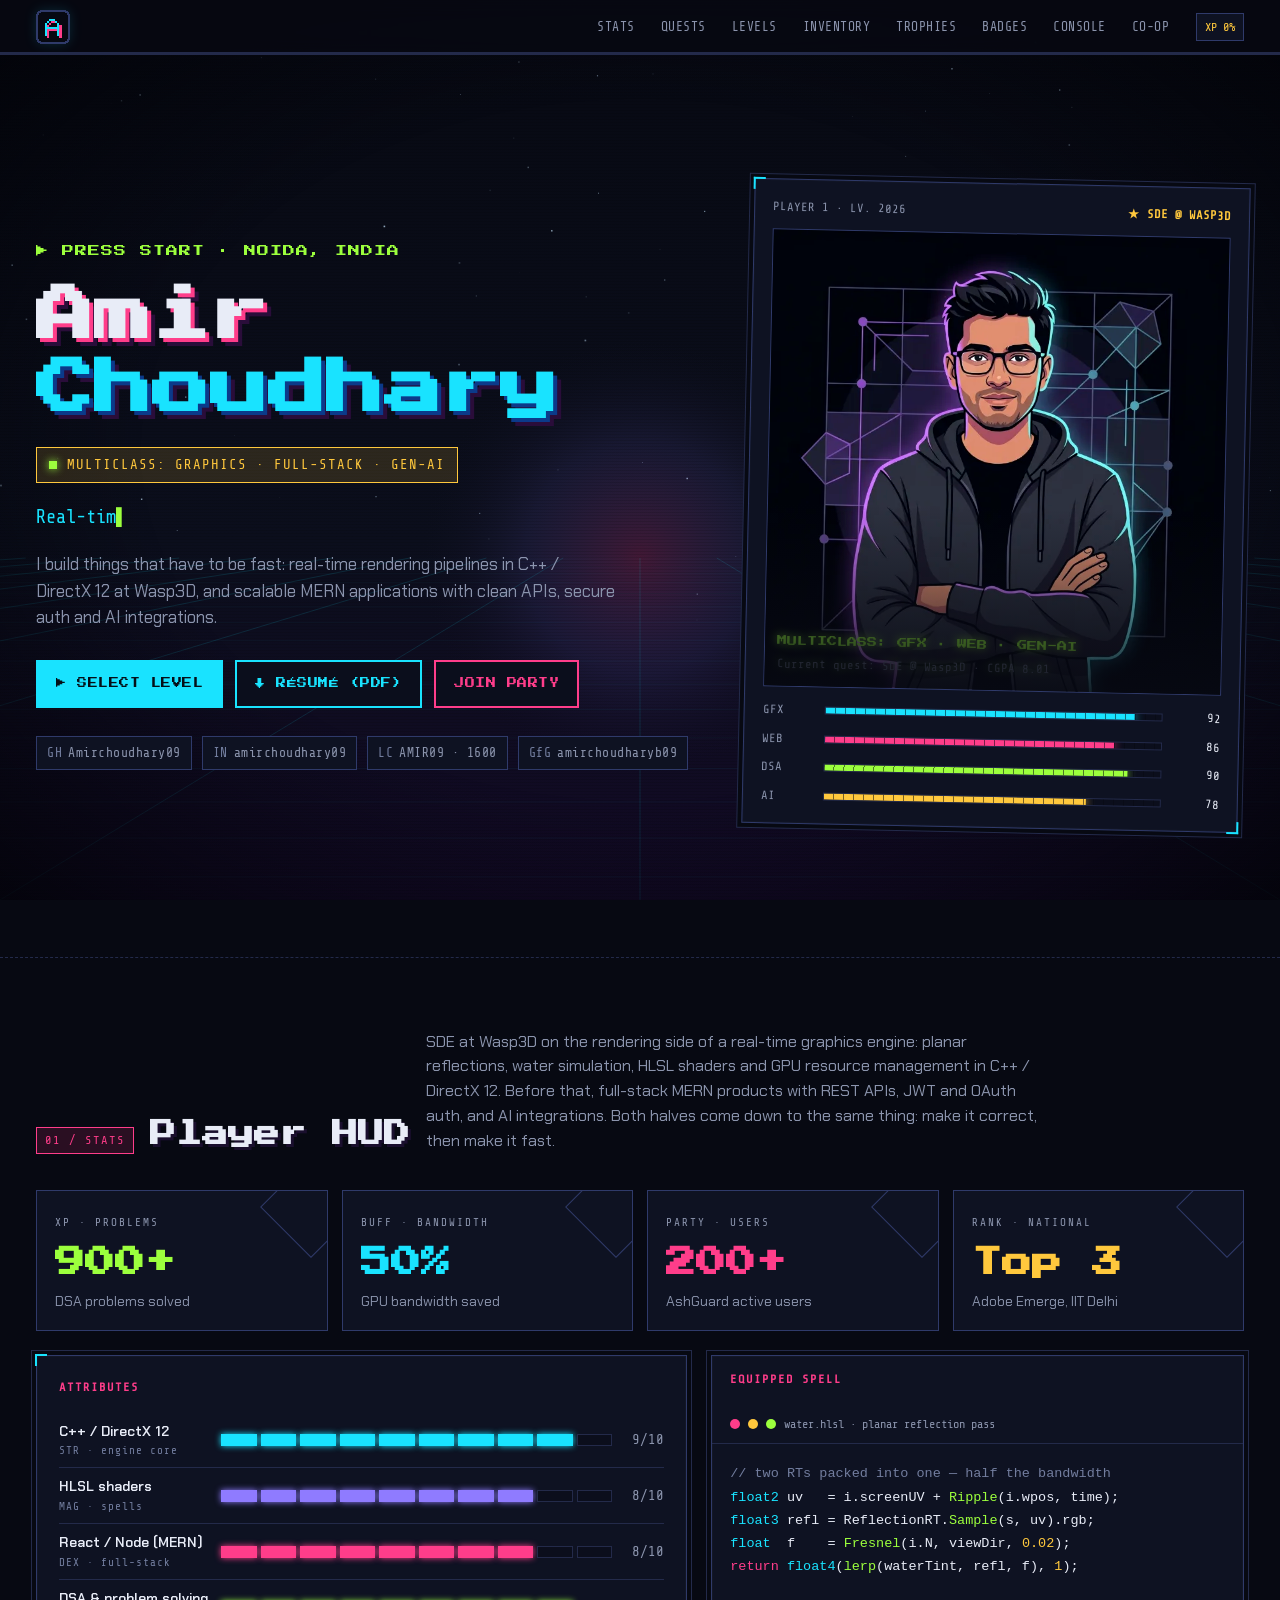
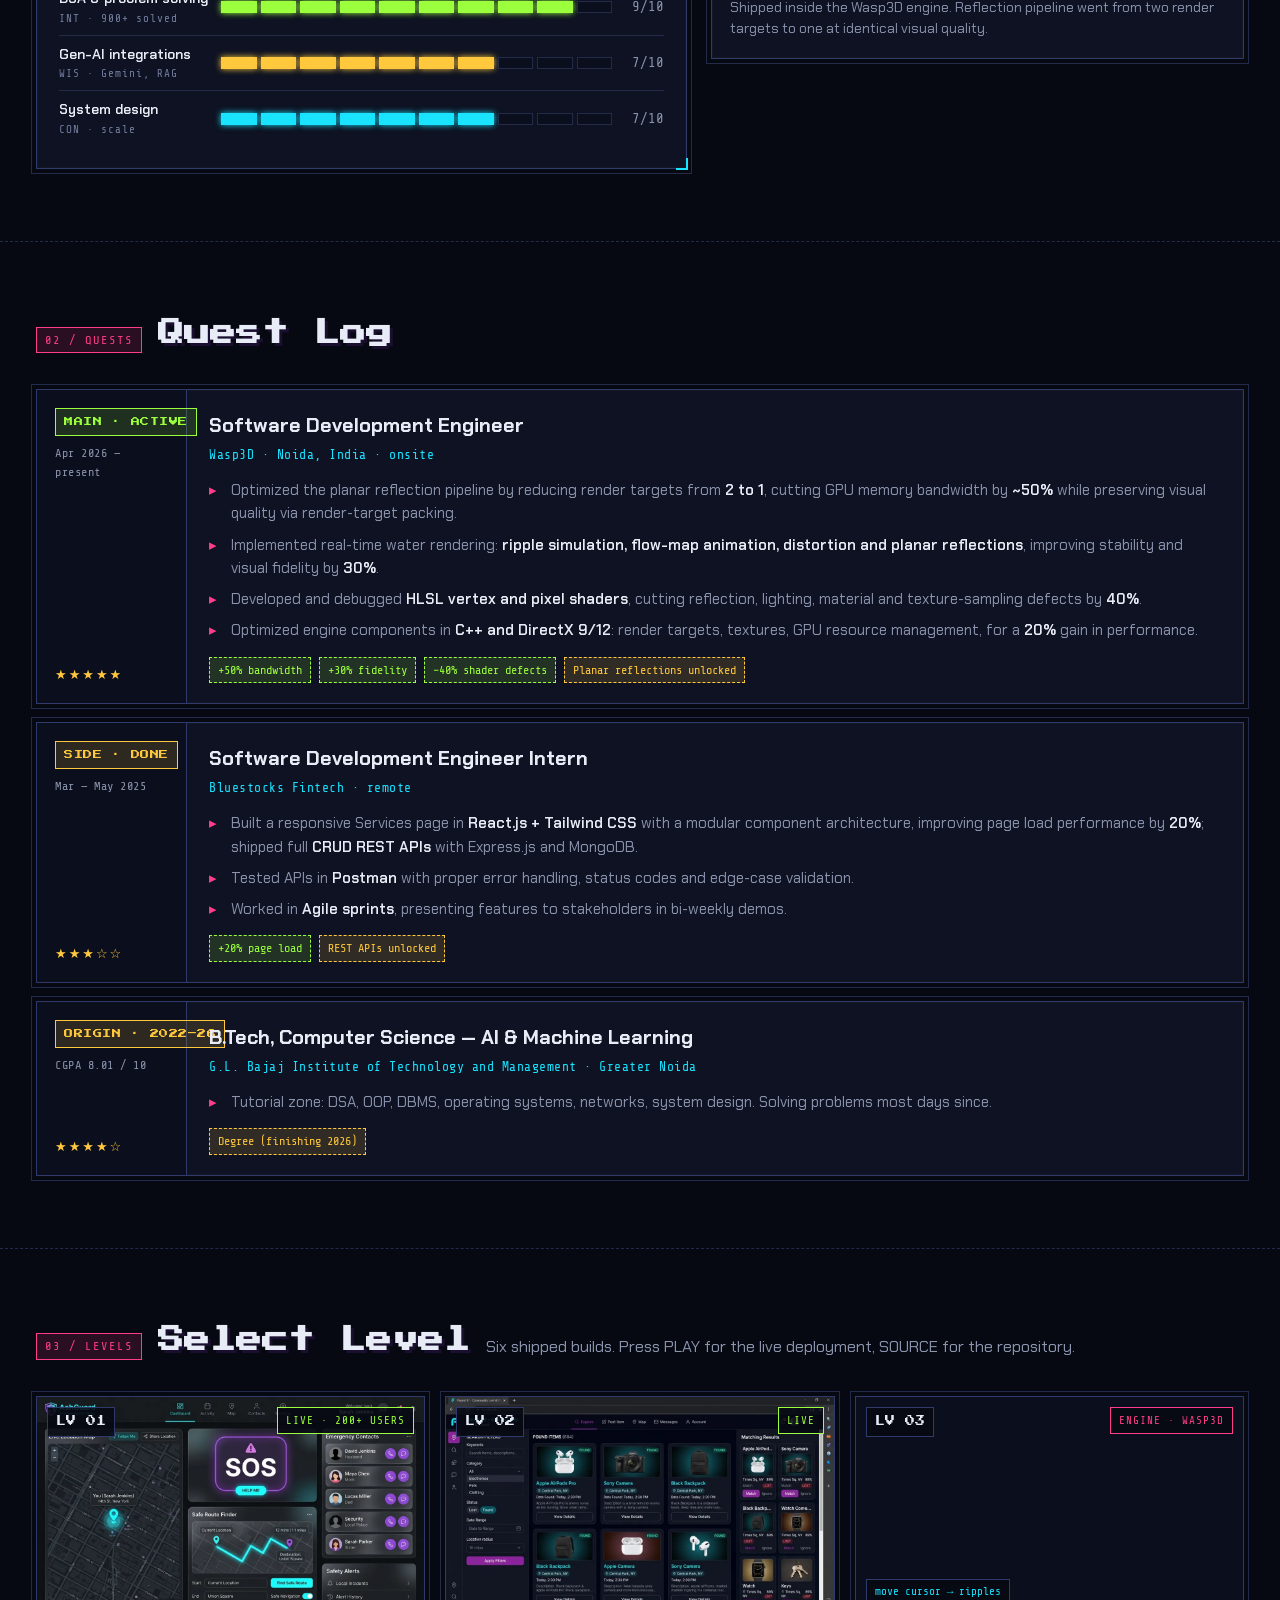
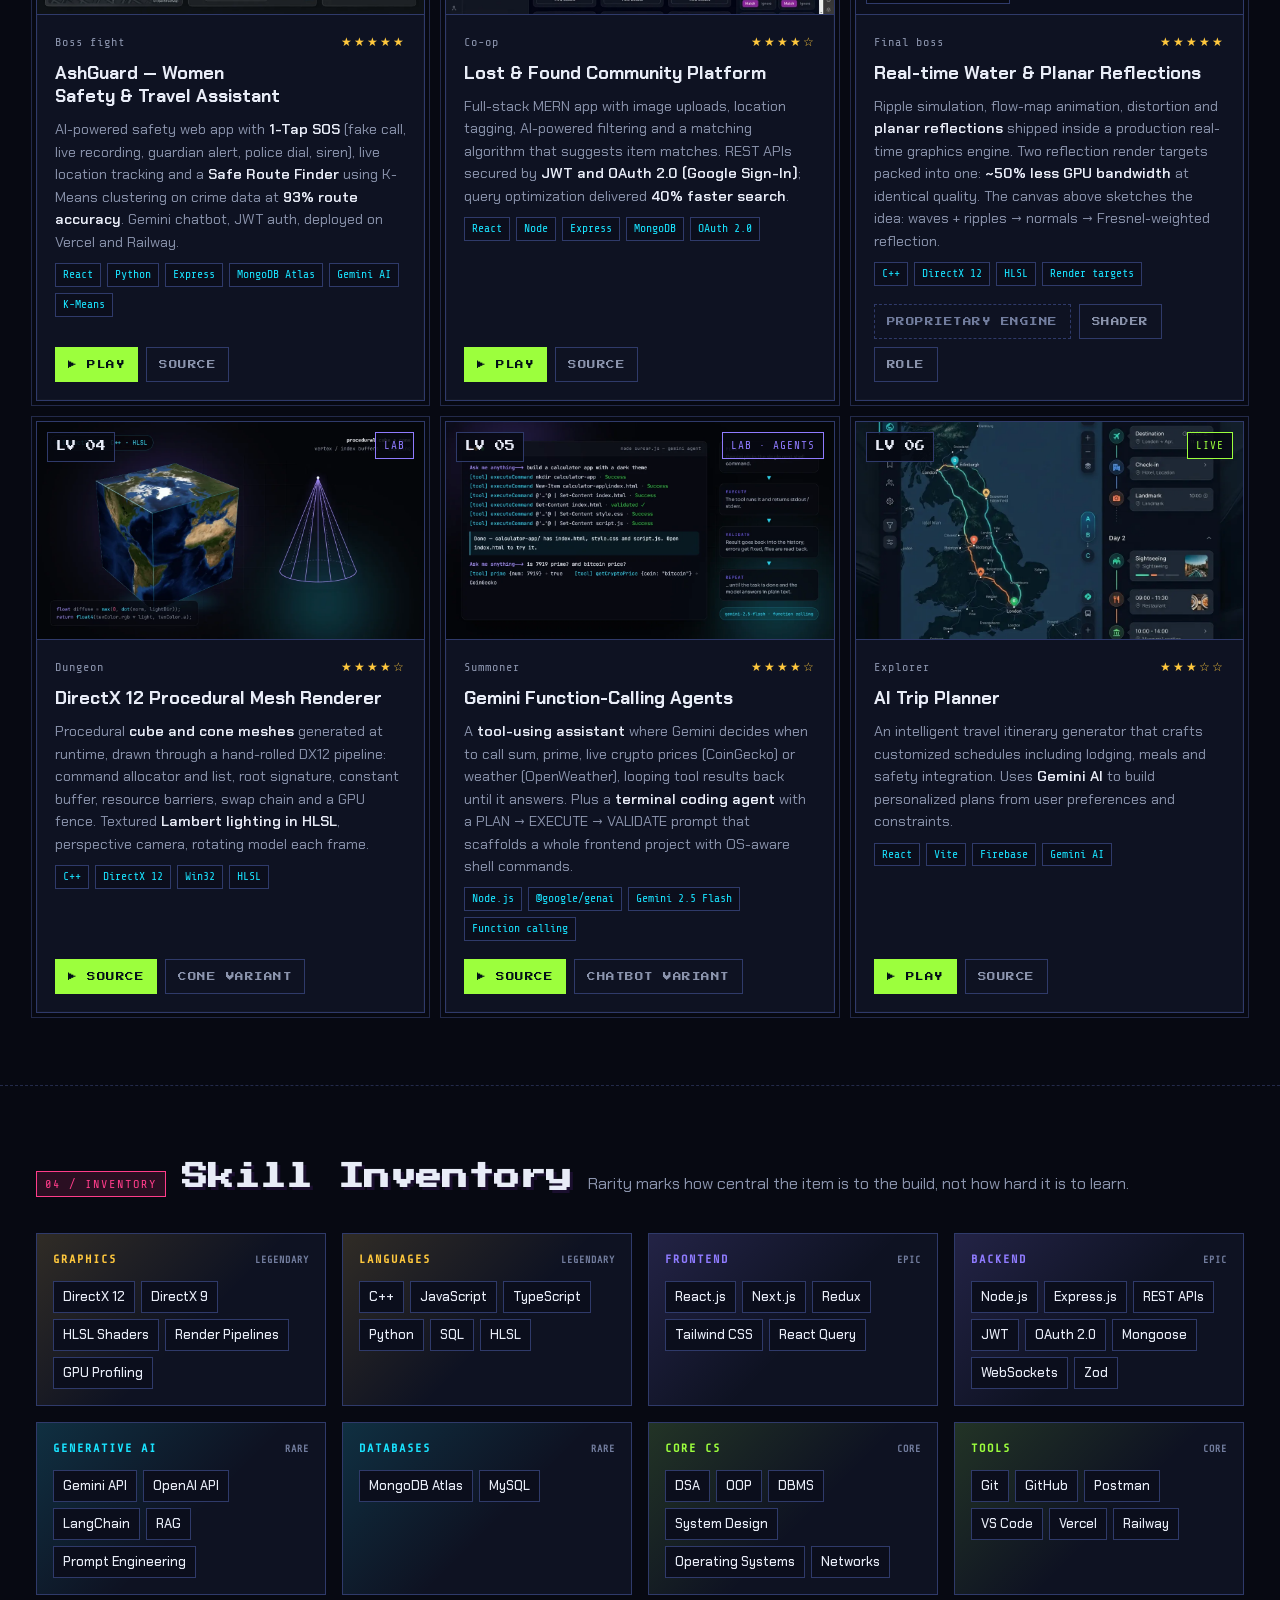
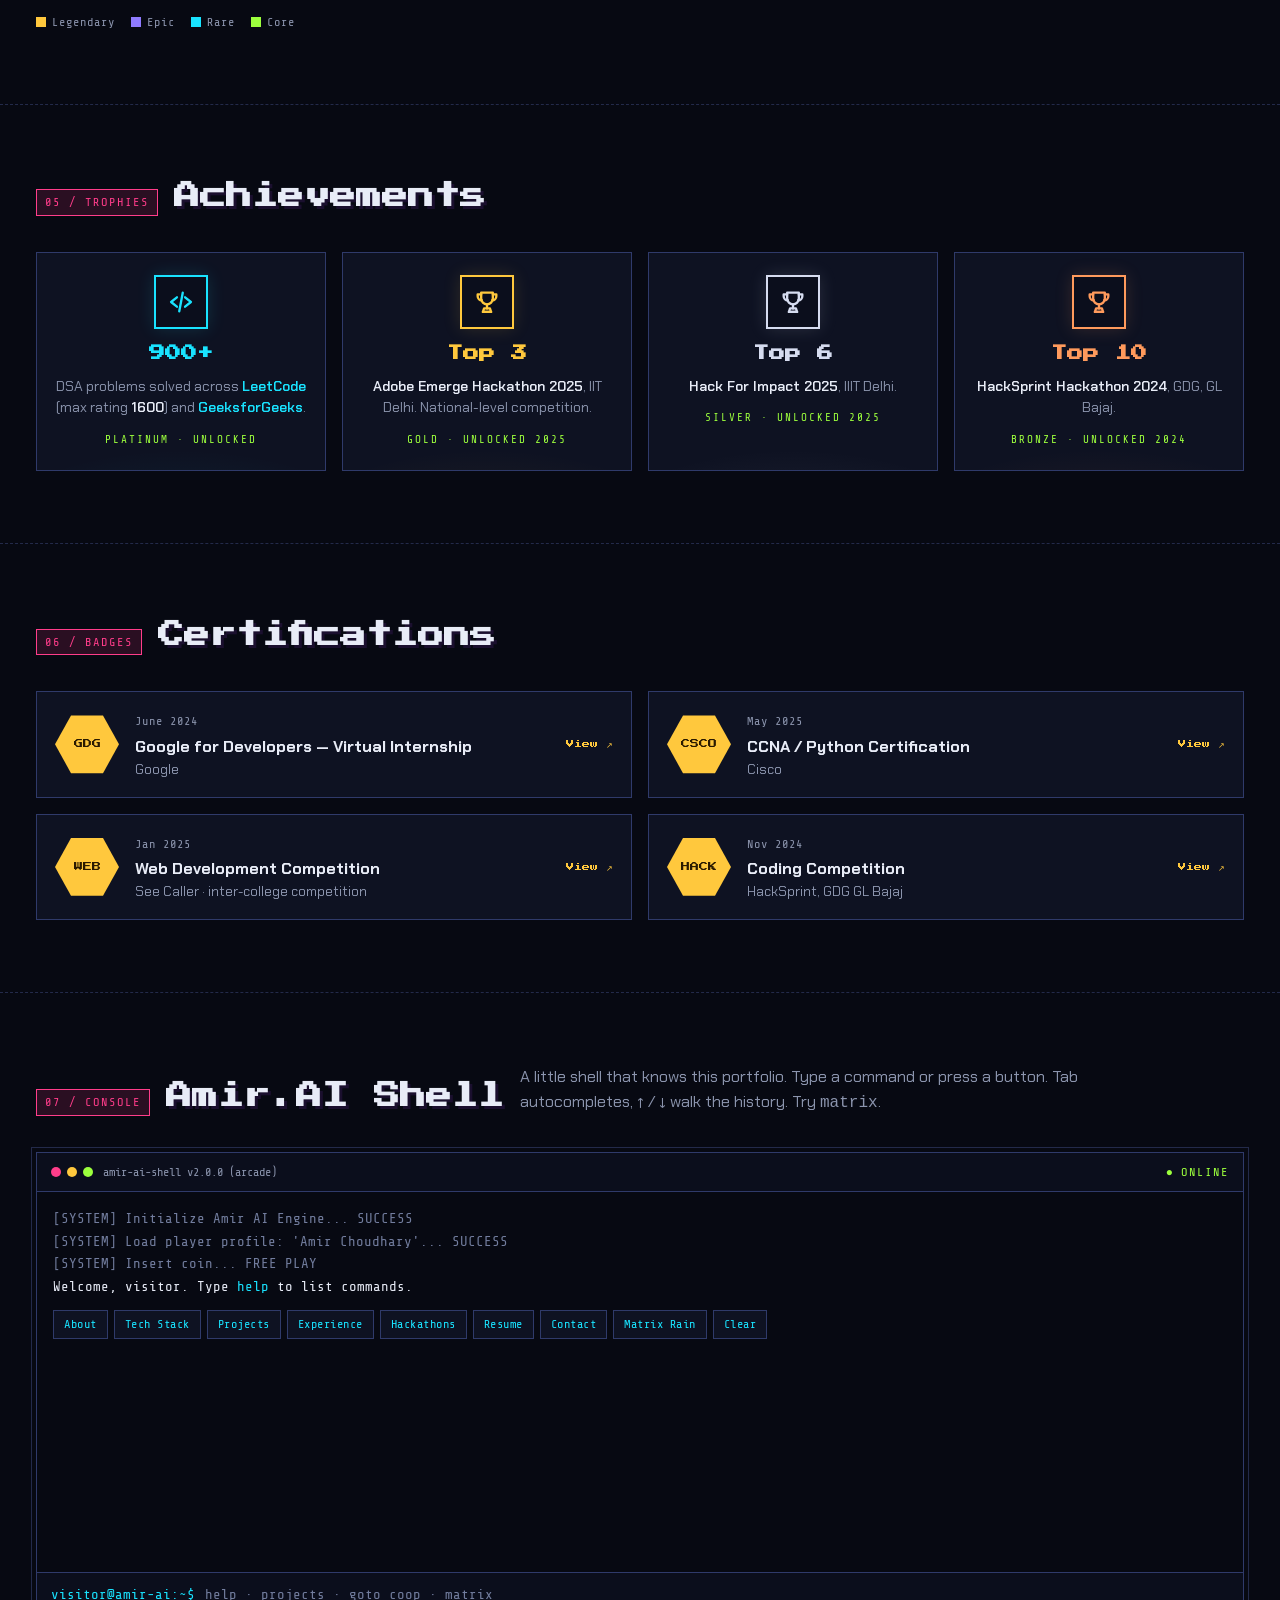
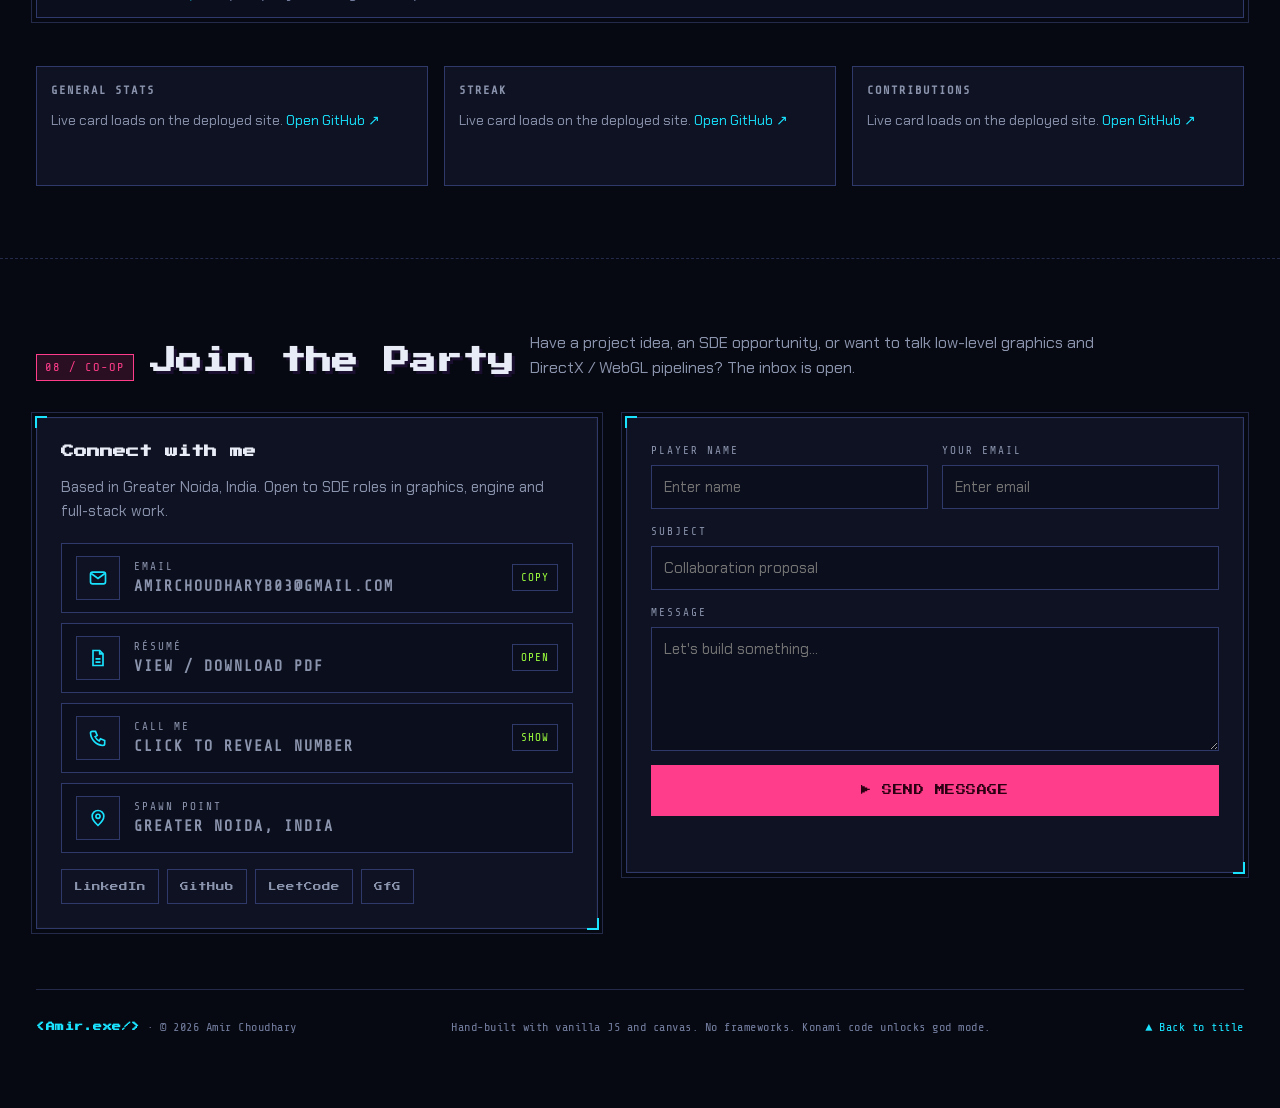
==== index.html @ 43278fd0 "HUD: pixel logo in the top-left, nav shows page names only - The <Amir.exe/> text brand is replaced " ====
<!DOCTYPE html>
<html lang="en">
<head>
<meta charset="UTF-8">
<meta name="viewport" content="width=device-width, initial-scale=1">
<title>Amir Choudhary — Software Development Engineer</title>
<meta name="description" content="Amir Choudhary — Software Development Engineer at Wasp3D. Real-time graphics in C++ / DirectX 12 / HLSL, full-stack MERN apps and AI integrations. Projects, experience, résumé and contact.">
<meta name="author" content="Amir Choudhary">
<meta name="color-scheme" content="dark">
<meta name="theme-color" content="#070912">
<link rel="canonical" href="https://port-omega-rust.vercel.app/">

<!-- link previews: LinkedIn, WhatsApp, X, Slack, Discord… -->
<meta property="og:type" content="website">
<meta property="og:site_name" content="Amir Choudhary">
<meta property="og:title" content="Amir Choudhary — Software Development Engineer">
<meta property="og:description" content="Real-time graphics (C++ / DirectX 12) at Wasp3D · full-stack MERN · 900+ DSA problems. Projects, experience and résumé.">
<meta property="og:url" content="https://port-omega-rust.vercel.app/">
<meta property="og:image" content="https://port-omega-rust.vercel.app/img/og.jpg">
<meta property="og:image:width" content="1200">
<meta property="og:image:height" content="630">
<meta property="og:image:alt" content="Amir Choudhary — Software Development Engineer">
<meta property="og:locale" content="en_US">
<meta name="twitter:card" content="summary_large_image">
<meta name="twitter:title" content="Amir Choudhary — Software Development Engineer">
<meta name="twitter:description" content="Real-time graphics (C++ / DirectX 12) at Wasp3D · full-stack MERN · 900+ DSA problems.">
<meta name="twitter:image" content="https://port-omega-rust.vercel.app/img/og.jpg">

<!-- icons -->
<link rel="icon" href="favicon.svg" type="image/svg+xml">
<link rel="icon" href="img/icon-32.png" type="image/png" sizes="32x32">
<link rel="apple-touch-icon" href="img/apple-touch-icon.png">
<link rel="manifest" href="site.webmanifest">

<script type="application/ld+json">
{
  "@context": "https://schema.org",
  "@type": "Person",
  "name": "Amir Choudhary",
  "url": "https://port-omega-rust.vercel.app/",
  "image": "https://port-omega-rust.vercel.app/img/profile.webp",
  "jobTitle": "Software Development Engineer",
  "worksFor": { "@type": "Organization", "name": "Wasp3D" },
  "alumniOf": { "@type": "CollegeOrUniversity", "name": "G.L. Bajaj Institute of Technology and Management" },
  "email": "mailto:amirchoudharyb03@gmail.com",
  "address": { "@type": "PostalAddress", "addressLocality": "Greater Noida", "addressRegion": "Uttar Pradesh", "addressCountry": "IN" },
  "sameAs": [
    "https://github.com/Amirchoudhary09",
    "https://linkedin.com/in/amirchoudhary09",
    "https://leetcode.com/u/AMIR09/",
    "https://www.geeksforgeeks.org/profile/amirchoudharyb09"
  ],
  "knowsAbout": ["C++", "DirectX 12", "HLSL", "Real-time rendering", "React", "Node.js", "MongoDB", "TypeScript", "Python", "Data structures and algorithms"]
}
</script>
<link rel="preconnect" href="https://fonts.googleapis.com">
<link rel="preconnect" href="https://fonts.gstatic.com" crossorigin>
<link rel="stylesheet" href="https://fonts.googleapis.com/css2?family=Press+Start+2P&family=Chakra+Petch:wght@400;500;600;700&family=Share+Tech+Mono&display=swap">
<style>
/* Layout: arcade cabinet. Fixed HUD bar on top with an XP bar that fills as you scroll,
   full-width "screens" stacked below (title screen → stats → quests → levels → inventory …),
   each screen a bordered CRT panel on a synthwave grid. Single committed dark arcade theme. */
:root{
  --bg:#070912; --bg2:#0b0e1c; --panel:#0e1222; --panel2:#131832;
  --line:#232a4a; --line2:#2f3a6a;
  --tx:#e8ecf7; --mut:#8b94ad; --dim:#727d9e;
  --cyan:#19e3ff; --mag:#ff3d8a; --lime:#9cff3d; --gold:#ffc83d; --violet:#8f7bff;
  --cyan-dim:rgba(25,227,255,.14); --mag-dim:rgba(255,61,138,.14); --lime-dim:rgba(156,255,61,.14);
  --gold-dim:rgba(255,200,61,.14); --violet-dim:rgba(143,123,255,.16);
  --pixel:'Press Start 2P',monospace;
  --ui:'Chakra Petch','Segoe UI',system-ui,sans-serif;
  --mono:'Share Tech Mono',ui-monospace,Consolas,monospace;
  --ease:cubic-bezier(.22,1,.36,1);
  --r:4px;
  color-scheme:dark;
}
*{box-sizing:border-box}
html{scroll-behavior:smooth}
@media (prefers-reduced-motion:reduce){html{scroll-behavior:auto}}
body{margin:0;background:var(--bg);color:var(--tx);font-family:var(--ui);font-size:16px;line-height:1.55;overflow-x:hidden;-webkit-font-smoothing:antialiased}
body::before{content:"";position:fixed;inset:0 0 auto;height:env(safe-area-inset-top,0px);z-index:60;background:var(--bg)}
a{color:var(--cyan);text-decoration:none}
a:hover{text-decoration:underline}
img{max-width:100%;display:block}
h1,h2,h3,h4{margin:0;text-wrap:balance}
p{margin:0}
ul{margin:0;padding:0;list-style:none}
button{font:inherit;color:inherit;background:none;border:0;cursor:pointer}
:focus-visible{outline:2px solid var(--lime);outline-offset:3px}

/* ---------- background layers ---------- */
#bg{position:fixed;inset:0;width:100%;height:100%;z-index:0;pointer-events:none}
#scan{position:fixed;inset:0;z-index:1;pointer-events:none;
  background:repeating-linear-gradient(0deg,rgba(0,0,0,.18) 0 1px,transparent 1px 3px);mix-blend-mode:multiply;opacity:.7}
#vig{position:fixed;inset:0;z-index:1;pointer-events:none;background:radial-gradient(ellipse at center,transparent 55%,rgba(2,3,8,.85) 100%)}

/* ---------- HUD ---------- */
.hud{position:sticky;top:env(safe-area-inset-top,0px);z-index:50;background:rgba(7,9,18,.86);backdrop-filter:blur(10px);border-bottom:1px solid var(--line)}
.hud__in{display:flex;align-items:center;gap:16px;padding-block:10px;padding-left:max(16px,env(safe-area-inset-left,0px));padding-right:max(16px,env(safe-area-inset-right,0px));max-width:1240px;margin:0 auto}
.brand{display:inline-flex;flex:none;line-height:0}
.logo{display:block;width:34px;height:34px;filter:drop-shadow(0 0 6px var(--cyan-dim));transition:transform .2s var(--ease),filter .2s}
.brand:hover .logo,.brand:focus-visible .logo{transform:translateY(-1px);filter:drop-shadow(0 0 10px var(--cyan))}
.hud nav{display:flex;gap:4px;margin-left:auto;overflow-x:auto;scrollbar-width:none;min-width:0}
.hud nav::-webkit-scrollbar{display:none}
.hud nav a{font-family:var(--mono);font-size:13px;letter-spacing:.5px;color:var(--mut);padding:6px 10px;border:1px solid transparent;white-space:nowrap;text-transform:uppercase}
.hud nav a:hover{color:var(--tx);text-decoration:none}
.hud nav a.on{color:var(--lime);border-color:var(--line2);background:var(--panel)}
.xp{position:absolute;left:0;right:0;bottom:-1px;height:3px;background:var(--line)}
.xp i{display:block;height:100%;width:0;background:linear-gradient(90deg,var(--cyan),var(--lime));box-shadow:0 0 10px var(--lime)}
.lvl{font-family:var(--mono);font-size:12px;color:var(--gold);white-space:nowrap;border:1px solid var(--line2);padding:4px 8px;background:var(--panel)}

/* ---------- screens ---------- */
main{position:relative;z-index:2}
.wrap{max-width:1240px;margin:0 auto;padding-left:max(16px,env(safe-area-inset-left,0px));padding-right:max(16px,env(safe-area-inset-right,0px))}
.screen{padding-block:72px;scroll-margin-top:56px}
.screen + .screen{border-top:1px dashed var(--line)}
.shead{display:flex;align-items:flex-end;gap:16px;margin-bottom:36px;flex-wrap:wrap}
.shead .tag{font-family:var(--mono);font-size:12px;color:var(--mag);letter-spacing:2px;text-transform:uppercase;border:1px solid var(--mag);padding:3px 8px;background:var(--mag-dim)}
.shead h2{font-family:var(--pixel);font-size:clamp(16px,2.6vw,26px);line-height:1.5;color:var(--tx);text-shadow:3px 3px 0 #1a0f2e}
.shead p{color:var(--mut);flex-basis:100%;max-width:62ch}

/* bordered CRT panel */
.panel{position:relative;background:var(--panel);border:1px solid var(--line2);box-shadow:inset 0 0 0 1px rgba(255,255,255,.02),0 0 0 4px var(--bg),0 0 0 5px var(--line)}
.panel::before,.panel::after{content:"";position:absolute;width:10px;height:10px;border:2px solid var(--cyan);pointer-events:none}
.panel::before{top:-2px;left:-2px;border-right:0;border-bottom:0}
.panel::after{bottom:-2px;right:-2px;border-left:0;border-top:0}

/* ---------- title screen ---------- */
.title{display:grid;grid-template-columns:1.15fr .85fr;gap:40px;align-items:center;padding-block:56px}
.press{font-family:var(--pixel);font-size:12px;color:var(--lime);letter-spacing:1px;animation:blink 1.1s steps(2) infinite;margin-bottom:20px}
@keyframes blink{50%{opacity:0}}
.hero-name{font-family:var(--pixel);font-size:clamp(26px,5.2vw,58px);line-height:1.25;color:var(--tx);
  text-shadow:4px 4px 0 var(--mag),8px 8px 0 #2a0d3a}
.hero-name .alt{color:var(--cyan);text-shadow:4px 4px 0 #0b3a8a,8px 8px 0 #2a0d3a}
.class{display:inline-flex;align-items:center;gap:10px;margin-top:22px;font-family:var(--mono);font-size:14px;color:var(--gold);border:1px solid var(--gold);padding:6px 12px;background:var(--gold-dim);letter-spacing:1px;text-transform:uppercase}
.class i{width:8px;height:8px;background:var(--lime);box-shadow:0 0 8px var(--lime);animation:blink 1.6s steps(2) infinite}
.typed{margin-top:20px;font-family:var(--mono);font-size:clamp(15px,1.6vw,19px);color:var(--cyan);min-height:1.6em}
.typed::after{content:"▌";animation:blink .9s steps(2) infinite;color:var(--lime)}
.lede{margin-top:18px;color:var(--mut);max-width:58ch;font-size:17px}
.cta{display:flex;gap:12px;flex-wrap:wrap;margin-top:30px}
.btn{font-family:var(--pixel);font-size:10px;letter-spacing:.5px;padding:14px 18px;border:2px solid var(--cyan);color:var(--cyan);background:var(--bg2);position:relative;transition:transform .15s var(--ease),box-shadow .15s;text-transform:uppercase;display:inline-flex;align-items:center;gap:8px}
.btn:hover{text-decoration:none;transform:translate(-2px,-2px);box-shadow:4px 4px 0 var(--cyan)}
.btn.solid{background:var(--cyan);color:#041018}
.btn.solid:hover{box-shadow:4px 4px 0 var(--mag)}
.btn.mag{border-color:var(--mag);color:var(--mag)}
.btn.mag:hover{box-shadow:4px 4px 0 var(--mag)}
.party{display:flex;gap:10px;flex-wrap:wrap;margin-top:28px}
.party a{font-family:var(--mono);font-size:13px;color:var(--mut);border:1px solid var(--line2);padding:6px 10px;background:var(--panel);letter-spacing:.5px}
.party a:hover{color:var(--lime);border-color:var(--lime);text-decoration:none}
.party a b{color:var(--dim);font-weight:400;margin-right:6px}

/* player card */
.pcard{padding:18px;transform:rotate(1.2deg);transition:transform .4s var(--ease)}
.pcard:hover{transform:rotate(0) scale(1.01)}
.pcard__top{display:flex;justify-content:space-between;align-items:center;font-family:var(--mono);font-size:12px;color:var(--mut);letter-spacing:1px;text-transform:uppercase;margin-bottom:12px}
.pcard__top b{color:var(--gold)}
.avatar{position:relative;aspect-ratio:1;max-width:100%;overflow:hidden;border:1px solid var(--line2);background:var(--bg2)}
.avatar img{width:100%;height:100%;object-fit:cover;filter:saturate(1.1) contrast(1.05)}
.avatar::after{content:"";position:absolute;inset:0;background:linear-gradient(180deg,transparent 60%,rgba(7,9,18,.9));pointer-events:none}
.avatar .rank{position:absolute;left:12px;bottom:12px;font-family:var(--pixel);font-size:10px;color:var(--lime);text-shadow:0 0 10px var(--lime)}
.avatar .rank small{display:block;font-family:var(--mono);font-size:12px;color:var(--mut);margin-top:6px;letter-spacing:1px}
.bars{display:grid;gap:10px;margin-top:14px}
.bar{display:grid;grid-template-columns:52px 1fr 48px;align-items:center;gap:10px;font-family:var(--mono);font-size:12px;letter-spacing:1px}
.bar b{color:var(--mut);font-weight:400}
.bar em{font-style:normal;text-align:right;color:var(--tx);font-variant-numeric:tabular-nums}
.bar i{display:block;height:8px;background:var(--bg2);border:1px solid var(--line);position:relative;overflow:hidden}
.bar i::after{content:"";position:absolute;inset:0;width:var(--w,0%);background:var(--c,var(--cyan));box-shadow:0 0 10px var(--c,var(--cyan));transition:width 1.4s var(--ease)}
.bar i::before{content:"";position:absolute;inset:0;background:repeating-linear-gradient(90deg,transparent 0 9px,rgba(7,9,18,.55) 9px 10px);z-index:1}

/* ---------- stats HUD ---------- */
.stats{display:grid;grid-template-columns:repeat(4,1fr);gap:14px}
.stat{padding:18px 18px 16px;border:1px solid var(--line2);background:var(--panel);position:relative;overflow:hidden}
.stat::after{content:"";position:absolute;right:-20px;top:-20px;width:70px;height:70px;border:1px solid var(--line2);transform:rotate(45deg)}
.stat small{font-family:var(--mono);font-size:11px;letter-spacing:2px;text-transform:uppercase;color:var(--mut)}
.stat b{display:block;font-family:var(--pixel);font-size:clamp(20px,2.4vw,30px);margin:12px 0 8px;color:var(--tx);font-variant-numeric:tabular-nums;line-height:1.2}
.stat b.c{color:var(--cyan)} .stat b.m{color:var(--mag)} .stat b.l{color:var(--lime)} .stat b.g{color:var(--gold)}
.stat span{color:var(--mut);font-size:14px}
.statrow{display:grid;grid-template-columns:1.1fr .9fr;gap:24px;margin-top:24px;align-items:start}
.attrs{padding:22px}
.attrs h3,.spell h3{font-family:var(--mono);font-size:12px;letter-spacing:2px;text-transform:uppercase;color:var(--mag);margin-bottom:16px}
.attr{display:grid;grid-template-columns:150px 1fr 40px;align-items:center;gap:12px;padding:8px 0;border-bottom:1px solid var(--line);font-size:14px}
.attr:last-child{border-bottom:0}
.attr b{font-weight:600;color:var(--tx)}
.attr b small{display:block;font-weight:400;color:var(--dim);font-family:var(--mono);font-size:11px;letter-spacing:1px}
.attr em{font-style:normal;font-family:var(--mono);color:var(--mut);text-align:right;font-variant-numeric:tabular-nums}
.pips{display:flex;gap:4px}
.pips i{flex:1;height:12px;background:var(--bg2);border:1px solid var(--line)}
.pips i.f{background:var(--c,var(--cyan));border-color:var(--c,var(--cyan));box-shadow:0 0 6px var(--c,var(--cyan))}
.spell{padding:0;overflow:hidden}
.spell h3{padding:14px 18px 0}
.spell figcaption{display:flex;align-items:center;gap:8px;padding:10px 18px;border-bottom:1px solid var(--line);font-family:var(--mono);font-size:12px;color:var(--mut)}
.spell figcaption i{width:10px;height:10px;border-radius:50%;background:var(--line2)}
.spell figcaption i:nth-child(1){background:var(--mag)} .spell figcaption i:nth-child(2){background:var(--gold)} .spell figcaption i:nth-child(3){background:var(--lime)}
.spell figure{margin:0}
.spell pre{margin:0;padding:18px;overflow-x:auto;font-family:var(--mono);font-size:13.5px;line-height:1.65;color:var(--tx)}
.k{color:var(--mag)} .t{color:var(--cyan)} .f{color:var(--lime)} .n{color:var(--gold)} .cm{color:var(--dim)}
.spell .lore{padding:0 18px 18px;color:var(--mut);font-size:14px}

/* ---------- quests ---------- */
.quests{display:grid;gap:18px}
.quest{display:grid;grid-template-columns:150px 1fr;gap:0;overflow:hidden}
.quest__meta{padding:18px;border-right:1px solid var(--line2);background:var(--bg2);display:flex;flex-direction:column;gap:8px}
.quest__meta .st{font-family:var(--pixel);font-size:9px;letter-spacing:.5px;padding:6px 8px;display:inline-block;width:max-content}
.st.active{color:var(--lime);border:1px solid var(--lime);background:var(--lime-dim);animation:pulse 2s infinite}
.st.done{color:var(--gold);border:1px solid var(--gold);background:var(--gold-dim)}
@keyframes pulse{50%{box-shadow:0 0 14px var(--lime-dim)}}
.quest__meta time{font-family:var(--mono);font-size:12px;color:var(--mut);letter-spacing:.5px}
.quest__meta .diff{font-size:13px;color:var(--gold);letter-spacing:2px;margin-top:auto}
.quest__body{padding:20px 22px}
.quest__body h3{font-size:20px;font-weight:700;color:var(--tx)}
.quest__body .org{font-family:var(--mono);font-size:13px;color:var(--cyan);margin:4px 0 14px;letter-spacing:.5px}
.quest__body li{position:relative;padding-left:22px;color:var(--mut);font-size:15px;margin-bottom:8px}
.quest__body li::before{content:"▸";position:absolute;left:0;color:var(--mag)}
.quest__body li strong{color:var(--tx);font-weight:600}
.loot{display:flex;gap:8px;flex-wrap:wrap;margin-top:14px}
.loot span{font-family:var(--mono);font-size:12px;color:var(--lime);border:1px dashed var(--lime);padding:3px 8px;background:var(--lime-dim)}
.loot span.g{color:var(--gold);border-color:var(--gold);background:var(--gold-dim)}

/* ---------- levels (projects) ---------- */
.levels{display:grid;grid-template-columns:repeat(3,1fr);gap:20px}
.level{display:flex;flex-direction:column;overflow:hidden;transition:transform .35s var(--ease),box-shadow .35s;transform-style:preserve-3d}
.level:hover{transform:translateY(-4px);box-shadow:0 0 0 4px var(--bg),0 0 0 5px var(--cyan),0 20px 50px -20px var(--cyan-dim)}
.thumb{position:relative;aspect-ratio:16/9;max-width:100%;background:var(--bg2);overflow:hidden;border-bottom:1px solid var(--line2)}
.thumb img,.thumb canvas{width:100%;height:100%;object-fit:cover;display:block;transition:transform .6s var(--ease)}
.level:hover .thumb img{transform:scale(1.05)}
.thumb .num{position:absolute;left:10px;top:10px;font-family:var(--pixel);font-size:10px;color:var(--tx);background:rgba(7,9,18,.85);border:1px solid var(--line2);padding:6px 8px}
.thumb .badge{position:absolute;right:10px;top:10px;font-family:var(--mono);font-size:11px;letter-spacing:1px;text-transform:uppercase;padding:4px 8px;background:rgba(7,9,18,.85);border:1px solid}
.badge.live{color:var(--lime);border-color:var(--lime)} .badge.boss{color:var(--mag);border-color:var(--mag)} .badge.lab{color:var(--violet);border-color:var(--violet)}
.thumb .hint{position:absolute;left:10px;bottom:10px;font-family:var(--mono);font-size:11px;color:var(--cyan);background:rgba(7,9,18,.85);padding:3px 8px;border:1px solid var(--line2)}
.level__body{padding:18px;display:flex;flex-direction:column;gap:10px;flex:1}
.level__body h3{font-size:18px;font-weight:700;line-height:1.3}
.diffrow{display:flex;justify-content:space-between;align-items:center;font-family:var(--mono);font-size:12px;color:var(--mut);letter-spacing:1px}
.diffrow b{color:var(--gold);letter-spacing:2px;font-weight:400}
.level__body p{color:var(--mut);font-size:14.5px}
.level__body p strong{color:var(--tx);font-weight:600}
.load{display:flex;gap:6px;flex-wrap:wrap}
.load span{font-family:var(--mono);font-size:11.5px;color:var(--cyan);border:1px solid var(--line2);padding:2px 7px;background:var(--bg2)}
.acts{display:flex;gap:8px;flex-wrap:wrap;margin-top:auto;padding-top:8px}
.acts a,.acts span{font-family:var(--pixel);font-size:8.5px;letter-spacing:.5px;padding:10px 12px;border:1px solid var(--line2);color:var(--mut);text-transform:uppercase}
.acts a.play{color:#041018;background:var(--lime);border-color:var(--lime)}
.acts a:hover{text-decoration:none;color:var(--tx);border-color:var(--cyan)}
.acts a.play:hover{color:#041018;box-shadow:0 0 14px var(--lime-dim)}
.acts span{border-style:dashed;color:var(--dim)}

/* ---------- inventory (skills) ---------- */
.inv{display:grid;grid-template-columns:repeat(4,1fr);gap:16px}
.slot{padding:16px;border:1px solid var(--line2);background:var(--panel);position:relative}
.slot::before{content:"";position:absolute;inset:0;background:linear-gradient(135deg,var(--rc-dim,transparent),transparent 55%);pointer-events:none}
.slot h4{font-family:var(--mono);font-size:12px;letter-spacing:2px;text-transform:uppercase;color:var(--rc,var(--cyan));display:flex;justify-content:space-between;align-items:center;margin-bottom:12px}
.slot h4 small{font-size:10px;color:var(--dim);letter-spacing:1px}
.items{display:flex;flex-wrap:wrap;gap:6px;position:relative}
.items span{font-size:13px;font-weight:500;padding:5px 9px;border:1px solid var(--line2);background:var(--bg2);color:var(--tx);transition:transform .15s var(--ease),border-color .15s}
.items span:hover{transform:translateY(-2px);border-color:var(--rc,var(--cyan))}
.leg{--rc:var(--gold);--rc-dim:var(--gold-dim)} .epic{--rc:var(--violet);--rc-dim:var(--violet-dim)} .rare{--rc:var(--cyan);--rc-dim:var(--cyan-dim)} .common{--rc:var(--lime);--rc-dim:var(--lime-dim)}
.rarity{display:flex;gap:16px;flex-wrap:wrap;margin-top:18px;font-family:var(--mono);font-size:12px;color:var(--mut);letter-spacing:1px}
.rarity i{display:inline-block;width:10px;height:10px;margin-right:6px;vertical-align:-1px}

/* ---------- trophies ---------- */
.trophies{display:grid;grid-template-columns:repeat(4,1fr);gap:16px}
.trophy{padding:22px 18px;text-align:center;border:1px solid var(--line2);background:var(--panel);position:relative;overflow:hidden}
.trophy::before{content:"";position:absolute;inset:auto -40% -60% -40%;height:70%;background:radial-gradient(ellipse at bottom,var(--tc-dim),transparent 70%);pointer-events:none}
.trophy .cup{width:54px;height:54px;margin:0 auto 12px;display:grid;place-items:center;border:2px solid var(--tc);color:var(--tc);background:var(--bg2);box-shadow:0 0 18px var(--tc-dim)}
.trophy .cup svg{width:28px;height:28px}
.trophy b{display:block;font-family:var(--pixel);font-size:16px;color:var(--tc);margin-bottom:10px}
.trophy p{color:var(--mut);font-size:14px}
.trophy p strong{color:var(--tx);font-weight:600}
.trophy .unl{font-family:var(--mono);font-size:11px;letter-spacing:2px;text-transform:uppercase;color:var(--lime);margin-top:12px}
.gold{--tc:var(--gold);--tc-dim:var(--gold-dim)} .silver{--tc:#d6dcf0;--tc-dim:rgba(214,220,240,.14)} .bronze{--tc:#ff9a5c;--tc-dim:rgba(255,154,92,.16)} .plat{--tc:var(--cyan);--tc-dim:var(--cyan-dim)}

/* ---------- badges (certs) ---------- */
.badges{display:grid;grid-template-columns:repeat(2,1fr);gap:16px}
.cert{display:grid;grid-template-columns:64px 1fr auto;gap:16px;align-items:center;padding:16px 18px;border:1px solid var(--line2);background:var(--panel);color:var(--tx);transition:border-color .2s,transform .2s var(--ease)}
.cert:hover{text-decoration:none;border-color:var(--gold);transform:translateX(4px)}
.cert .hex{width:64px;height:64px;display:grid;place-items:center;clip-path:polygon(25% 5%,75% 5%,100% 50%,75% 95%,25% 95%,0 50%);background:var(--gold);color:#2a1a00;font-family:var(--pixel);font-size:9px}
.cert time{font-family:var(--mono);font-size:12px;color:var(--mut);letter-spacing:1px}
.cert h3{font-size:16px;font-weight:700;margin-top:2px}
.cert p{color:var(--mut);font-size:13.5px}
.cert .go{font-family:var(--pixel);font-size:8px;color:var(--gold);white-space:nowrap}

/* ---------- console ---------- */
.conrow{display:grid;grid-template-columns:1fr;gap:24px}
.term{overflow:hidden}
.term__bar{display:flex;align-items:center;gap:10px;padding:10px 14px;border-bottom:1px solid var(--line2);background:var(--bg2);font-family:var(--mono);font-size:12px;color:var(--mut)}
.term__bar .dots{display:flex;gap:6px}
.term__bar .dots i{width:10px;height:10px;border-radius:50%}
.term__bar .dots i:nth-child(1){background:var(--mag)} .term__bar .dots i:nth-child(2){background:var(--gold)} .term__bar .dots i:nth-child(3){background:var(--lime)}
.term__bar .on{margin-left:auto;color:var(--lime);letter-spacing:2px}
.term__bar .on::before{content:"●";margin-right:6px;animation:blink 1.4s steps(2) infinite}
.term__body{position:relative;height:380px;overflow-y:auto;padding:16px;font-family:var(--mono);font-size:14px;line-height:1.6;background:var(--bg)}
.term__body canvas{position:absolute;inset:0;width:100%;height:100%;pointer-events:none}
.tl{white-space:pre-wrap;word-break:break-word}
.tl.sys{color:var(--dim)} .tl.ai{color:var(--tx)} .tl.err{color:var(--mag)} .tl.usr{color:var(--lime)}
.tl .pr{color:var(--cyan)}
.tl a{color:var(--gold);text-decoration:underline}
.qbs{display:flex;gap:6px;flex-wrap:wrap;margin:12px 0}
.qb{font-family:var(--mono);font-size:12px;color:var(--cyan);border:1px solid var(--line2);padding:4px 10px;background:var(--panel);letter-spacing:.5px}
.qb:hover{border-color:var(--cyan);background:var(--cyan-dim)}
.term__in{display:flex;align-items:center;gap:8px;padding:10px 14px;border-top:1px solid var(--line2);background:var(--bg2);font-family:var(--mono)}
.term__in label{color:var(--cyan);font-size:14px;white-space:nowrap}
.term__in input{flex:1;min-width:0;background:none;border:0;color:var(--tx);font:inherit;font-size:14px;outline:none;caret-color:var(--lime)}
.term__in input::placeholder{color:var(--dim)}
.ghrow{display:grid;grid-template-columns:repeat(3,1fr);gap:16px;margin-top:24px}
.gh{padding:14px;border:1px solid var(--line2);background:var(--panel);min-height:120px;display:flex;flex-direction:column;gap:10px}
.gh h3{font-family:var(--mono);font-size:12px;letter-spacing:2px;text-transform:uppercase;color:var(--mut)}
.gh img{width:100%;height:auto}
.gh .off{display:none;color:var(--mut);font-size:14px}
.gh.off img{display:none} .gh.off .off{display:block}

/* ---------- co-op (contact) ---------- */
.coop{display:grid;grid-template-columns:1fr 1.1fr;gap:28px;align-items:start}
.cinfo{padding:24px}
.cinfo h3{font-family:var(--pixel);font-size:13px;line-height:1.6;color:var(--tx);margin-bottom:14px}
.cinfo > p{color:var(--mut);font-size:15px;margin-bottom:20px}
.cb{display:grid;grid-template-columns:44px 1fr auto;gap:14px;align-items:center;padding:12px 14px;border:1px solid var(--line2);background:var(--bg2);color:var(--tx);margin-bottom:10px;width:100%;text-align:left}
.cb:hover{border-color:var(--cyan);text-decoration:none}
.cb .ic{width:44px;height:44px;display:grid;place-items:center;border:1px solid var(--line2);color:var(--cyan);background:var(--panel)}
.cb .ic svg{width:20px;height:20px}
.cb span{display:block;font-family:var(--mono);font-size:11px;letter-spacing:2px;text-transform:uppercase;color:var(--mut)}
.cb strong{font-weight:600;font-size:15px;word-break:break-all}
.cb .cp{font-family:var(--mono);font-size:11px;color:var(--lime);letter-spacing:1px;border:1px solid var(--line2);padding:4px 8px}
.socs{display:flex;gap:8px;flex-wrap:wrap;margin-top:16px}
.socs a{font-family:var(--pixel);font-size:8.5px;color:var(--mut);border:1px solid var(--line2);padding:10px 12px}
.socs a:hover{color:var(--mag);border-color:var(--mag);text-decoration:none}
form.panel{padding:24px;display:grid;gap:14px}
.frow{display:grid;grid-template-columns:1fr 1fr;gap:14px}
form label{display:grid;gap:6px;font-family:var(--mono);font-size:11px;letter-spacing:2px;text-transform:uppercase;color:var(--mut)}
form input,form textarea{font-family:var(--ui);font-size:15px;color:var(--tx);background:var(--bg2);border:1px solid var(--line2);padding:11px 12px;outline:none;width:100%;resize:vertical}
form input:focus,form textarea:focus{border-color:var(--cyan);box-shadow:0 0 0 3px var(--cyan-dim)}
.hp{position:absolute;left:-9999px}
.send{font-family:var(--pixel);font-size:10px;padding:16px;background:var(--mag);color:#2a0012;border:2px solid var(--mag);text-transform:uppercase;letter-spacing:.5px;transition:transform .15s var(--ease),box-shadow .15s}
.send:hover{transform:translate(-2px,-2px);box-shadow:4px 4px 0 var(--cyan)}
.fstat{font-family:var(--mono);font-size:13px;color:var(--lime);min-height:1.4em}
.fstat a{color:var(--gold)}
.fstat.err{color:var(--mag)} .fstat.ok{color:var(--lime)}
form .bad{border-color:var(--mag);box-shadow:0 0 0 3px var(--mag-dim)}
.form__copy{display:block;margin-top:8px;font-family:var(--mono);font-size:12px;color:var(--gold);text-decoration:underline}
.foot{margin-top:60px;padding-top:28px;border-top:1px solid var(--line);display:flex;justify-content:space-between;gap:16px;flex-wrap:wrap;font-family:var(--mono);font-size:12px;color:var(--dim);letter-spacing:.5px}
.foot b{color:var(--cyan);font-family:var(--pixel);font-size:9px}

/* ---------- reveal + motion ---------- */
.rv{opacity:1;transform:none;transition:opacity .7s var(--ease),transform .7s var(--ease)}
.js .rv.pre{opacity:0;transform:translateY(18px)}
.toast{position:fixed;left:50%;bottom:calc(24px + env(safe-area-inset-bottom,0px));transform:translate(-50%,20px);z-index:70;background:var(--panel2);border:1px solid var(--lime);color:var(--lime);font-family:var(--pixel);font-size:10px;padding:14px 18px;opacity:0;pointer-events:none;transition:all .3s var(--ease);text-align:center;max-width:90vw}
.toast.show{opacity:1;transform:translate(-50%,0)}
.god .hero-name{animation:hue 3s linear infinite}
@keyframes hue{to{filter:hue-rotate(360deg)}}
@media (prefers-reduced-motion:reduce){
  *,*::before,*::after{animation-duration:.001s!important;animation-iteration-count:1!important;transition-duration:.001s!important}
  .js .rv.pre{opacity:1;transform:none}
}

/* ---------- responsive ---------- */
@media (max-width:1040px){
  .stats,.inv,.trophies{grid-template-columns:repeat(2,1fr)}
  .levels{grid-template-columns:repeat(2,1fr)}
  .ghrow{grid-template-columns:1fr}
}
@media (max-width:820px){
  .title{grid-template-columns:1fr;gap:32px}
  .pcard{max-width:420px;transform:none}
  .statrow,.coop,.badges{grid-template-columns:1fr}
  .quest{grid-template-columns:1fr}
  .quest__meta{border-right:0;border-bottom:1px solid var(--line2);flex-direction:row;align-items:center;flex-wrap:wrap}
  .quest__meta .diff{margin-top:0;margin-left:auto}
  .lvl{display:none}
}
@media (max-width:600px){
  .screen{padding-block:52px}
  .stats,.inv,.trophies,.levels{grid-template-columns:1fr}
  .frow{grid-template-columns:1fr}
  .attr{grid-template-columns:110px 1fr 36px}
  .cert{grid-template-columns:52px 1fr}
  .cert .hex{width:52px;height:52px}
  .cert .go{grid-column:2}
  .hero-name{text-shadow:3px 3px 0 var(--mag)}
  .hero-name .alt{text-shadow:3px 3px 0 #0b3a8a}
}
</style>
</head>
<body>
<canvas id="bg" aria-hidden="true"></canvas>
<div id="scan" aria-hidden="true"></div>
<div id="vig" aria-hidden="true"></div>

<header class="hud">
  <div class="hud__in">
    <a class="brand" href="#start" aria-label="Amir Choudhary — back to the title screen"><svg class="logo" viewBox="0 0 16 16" width="34" height="34" shape-rendering="crispEdges" aria-hidden="true"><rect width="16" height="16" rx="3" fill="#070912"/><rect x=".5" y=".5" width="15" height="15" rx="2.5" fill="none" stroke="#2f3a6a"/><path transform="translate(1 1)" fill="#ff3d8a" d="M6 4h3v1H6zM5 5h1v1H5zM9 5h1v1H9zM4 6h1v2H4zM10 6h1v2h-1zM4 8h7v1H4zM4 9h1v3H4zM10 9h1v3h-1z"/><path fill="#19e3ff" d="M6 4h3v1H6zM5 5h1v1H5zM9 5h1v1H9zM4 6h1v2H4zM10 6h1v2h-1zM4 8h7v1H4zM4 9h1v3H4zM10 9h1v3h-1z"/></svg></a>
    <nav id="nav" aria-label="Screens">
      <a href="#stats">Stats</a>
      <a href="#quests">Quests</a>
      <a href="#levels">Levels</a>
      <a href="#inventory">Inventory</a>
      <a href="#trophies">Trophies</a>
      <a href="#badges">Badges</a>
      <a href="#console">Console</a>
      <a href="#coop">Co-op</a>
    </nav>
    <div class="lvl" id="lvl">XP 0%</div>
  </div>
  <div class="xp" aria-hidden="true"><i id="xpbar"></i></div>
</header>

<main>

<!-- ===== 00 · TITLE SCREEN ===== -->
<section class="screen" id="start" aria-label="Title screen">
  <div class="wrap title">
    <div>
      <div class="press" aria-hidden="true">▶ PRESS START · NOIDA, INDIA</div>
      <h1 class="hero-name">Amir <br><span class="alt">Choudhary</span></h1>
      <div class="class"><i></i> Multiclass: Graphics · Full-stack · Gen-AI</div>
      <p class="typed" id="typed">Software Development Engineer @ Wasp3D</p>
      <p class="lede">I build things that have to be fast: real-time rendering pipelines in C++ / DirectX 12 at Wasp3D, and scalable MERN applications with clean APIs, secure auth and AI integrations.</p>
      <div class="cta">
        <a class="btn solid" href="#levels">▶ Select level</a>
        <a class="btn" href="Amir-Choudhary-Resume.pdf" target="_blank" rel="noopener">↓ Résumé (PDF)</a>
        <a class="btn mag" href="#coop">Join party</a>
      </div>
      <div class="party">
        <a href="https://github.com/Amirchoudhary09" target="_blank" rel="noopener"><b>GH</b>Amirchoudhary09</a>
        <a href="https://linkedin.com/in/amirchoudhary09" target="_blank" rel="noopener"><b>IN</b>amirchoudhary09</a>
        <a href="https://leetcode.com/u/AMIR09/" target="_blank" rel="noopener"><b>LC</b>AMIR09 · 1600</a>
        <a href="https://www.geeksforgeeks.org/profile/amirchoudharyb09" target="_blank" rel="noopener"><b>GfG</b>amirchoudharyb09</a>
      </div>
    </div>

    <aside class="panel pcard" aria-label="Player card">
      <div class="pcard__top"><span>Player 1 · Lv. 2026</span><b>★ SDE @ Wasp3D</b></div>
      <div class="avatar">
        <img src="img/profile.webp" alt="Illustrated portrait of Amir Choudhary" width="720" height="720">
        <div class="rank">MULTICLASS: GFX · WEB · GEN-AI<small>Current quest: SDE @ Wasp3D · CGPA 8.01</small></div>
      </div>
      <div class="bars">
        <div class="bar"><b>GFX</b><i style="--w:92%;--c:var(--cyan)"></i><em>92</em></div>
        <div class="bar"><b>WEB</b><i style="--w:86%;--c:var(--mag)"></i><em>86</em></div>
        <div class="bar"><b>DSA</b><i style="--w:90%;--c:var(--lime)"></i><em>90</em></div>
        <div class="bar"><b>AI</b><i style="--w:78%;--c:var(--gold)"></i><em>78</em></div>
      </div>
    </aside>
  </div>
</section>

<!-- ===== 01 · STATS ===== -->
<section class="screen" id="stats" aria-label="Player stats">
  <div class="wrap">
    <div class="shead"><span class="tag">01 / Stats</span><h2>Player HUD</h2>
      <p>SDE at Wasp3D on the rendering side of a real-time graphics engine: planar reflections, water simulation, HLSL shaders and GPU resource management in C++ / DirectX 12. Before that, full-stack MERN products with REST APIs, JWT and OAuth auth, and AI integrations. Both halves come down to the same thing: make it correct, then make it fast.</p>
    </div>

    <div class="stats rv">
      <div class="stat"><small>XP · problems</small><b class="l" data-to="900" data-suf="+">0</b><span>DSA problems solved</span></div>
      <div class="stat"><small>Buff · bandwidth</small><b class="c" data-to="50" data-suf="%">0</b><span>GPU bandwidth saved</span></div>
      <div class="stat"><small>Party · users</small><b class="m" data-to="200" data-suf="+">0</b><span>AshGuard active users</span></div>
      <div class="stat"><small>Rank · national</small><b class="g" data-to="3" data-pre="Top ">0</b><span>Adobe Emerge, IIT Delhi</span></div>
    </div>

    <div class="statrow">
      <div class="panel attrs rv">
        <h3>Attributes</h3>
        <div class="attr"><b>C++ / DirectX 12<small>STR · engine core</small></b><div class="pips" style="--c:var(--cyan)" data-fill="9"></div><em>9/10</em></div>
        <div class="attr"><b>HLSL shaders<small>MAG · spells</small></b><div class="pips" style="--c:var(--violet)" data-fill="8"></div><em>8/10</em></div>
        <div class="attr"><b>React / Node (MERN)<small>DEX · full-stack</small></b><div class="pips" style="--c:var(--mag)" data-fill="8"></div><em>8/10</em></div>
        <div class="attr"><b>DSA &amp; problem solving<small>INT · 900+ solved</small></b><div class="pips" style="--c:var(--lime)" data-fill="9"></div><em>9/10</em></div>
        <div class="attr"><b>Gen-AI integrations<small>WIS · Gemini, RAG</small></b><div class="pips" style="--c:var(--gold)" data-fill="7"></div><em>7/10</em></div>
        <div class="attr"><b>System design<small>CON · scale</small></b><div class="pips" style="--c:var(--cyan)" data-fill="7"></div><em>7/10</em></div>
      </div>

      <div class="panel spell rv">
        <h3>Equipped spell</h3>
        <figure>
          <figcaption><i></i><i></i><i></i> water.hlsl · planar reflection pass</figcaption>
<pre><code><span class="cm">// two RTs packed into one — half the bandwidth</span>
<span class="t">float2</span> uv   = i.screenUV + <span class="f">Ripple</span>(i.wpos, time);
<span class="t">float3</span> refl = ReflectionRT.<span class="f">Sample</span>(s, uv).rgb;
<span class="t">float</span>  f    = <span class="f">Fresnel</span>(i.N, viewDir, <span class="n">0.02</span>);
<span class="k">return</span> <span class="t">float4</span>(<span class="f">lerp</span>(waterTint, refl, f), <span class="n">1</span>);</code></pre>
        </figure>
        <p class="lore">Shipped inside the Wasp3D engine. Reflection pipeline went from two render targets to one at identical visual quality.</p>
      </div>
    </div>
  </div>
</section>

<!-- ===== 02 · QUESTS ===== -->
<section class="screen" id="quests" aria-label="Quest log">
  <div class="wrap">
    <div class="shead"><span class="tag">02 / Quests</span><h2>Quest Log</h2></div>
    <div class="quests">

      <article class="panel quest rv">
        <div class="quest__meta">
          <span class="st active">MAIN · ACTIVE</span>
          <time>Apr 2026 — present</time>
          <span class="diff" aria-label="Difficulty 5 of 5">★★★★★</span>
        </div>
        <div class="quest__body">
          <h3>Software Development Engineer</h3>
          <p class="org">Wasp3D · Noida, India · onsite</p>
          <ul>
            <li>Optimized the planar reflection pipeline by reducing render targets from <strong>2 to 1</strong>, cutting GPU memory bandwidth by <strong>~50%</strong> while preserving visual quality via render-target packing.</li>
            <li>Implemented real-time water rendering: <strong>ripple simulation, flow-map animation, distortion and planar reflections</strong>, improving stability and visual fidelity by <strong>30%</strong>.</li>
            <li>Developed and debugged <strong>HLSL vertex and pixel shaders</strong>, cutting reflection, lighting, material and texture-sampling defects by <strong>40%</strong>.</li>
            <li>Optimized engine components in <strong>C++ and DirectX 9/12</strong>: render targets, textures, GPU resource management, for a <strong>20%</strong> gain in performance.</li>
          </ul>
          <div class="loot"><span>+50% bandwidth</span><span>+30% fidelity</span><span>−40% shader defects</span><span class="g">Planar reflections unlocked</span></div>
        </div>
      </article>

      <article class="panel quest rv">
        <div class="quest__meta">
          <span class="st done">SIDE · DONE</span>
          <time>Mar — May 2025</time>
          <span class="diff" aria-label="Difficulty 3 of 5">★★★☆☆</span>
        </div>
        <div class="quest__body">
          <h3>Software Development Engineer Intern</h3>
          <p class="org">Bluestocks Fintech · remote</p>
          <ul>
            <li>Built a responsive Services page in <strong>React.js + Tailwind CSS</strong> with a modular component architecture, improving page load performance by <strong>20%</strong>; shipped full <strong>CRUD REST APIs</strong> with Express.js and MongoDB.</li>
            <li>Tested APIs in <strong>Postman</strong> with proper error handling, status codes and edge-case validation.</li>
            <li>Worked in <strong>Agile sprints</strong>, presenting features to stakeholders in bi-weekly demos.</li>
          </ul>
          <div class="loot"><span>+20% page load</span><span class="g">REST APIs unlocked</span></div>
        </div>
      </article>

      <article class="panel quest rv">
        <div class="quest__meta">
          <span class="st done">ORIGIN · 2022–26</span>
          <time>CGPA 8.01 / 10</time>
          <span class="diff" aria-label="Difficulty 4 of 5">★★★★☆</span>
        </div>
        <div class="quest__body">
          <h3>B.Tech, Computer Science — AI &amp; Machine Learning</h3>
          <p class="org">G.L. Bajaj Institute of Technology and Management · Greater Noida</p>
          <ul>
            <li>Tutorial zone: DSA, OOP, DBMS, operating systems, networks, system design. Solving problems most days since.</li>
          </ul>
          <div class="loot"><span class="g">Degree (finishing 2026)</span></div>
        </div>
      </article>

    </div>
  </div>
</section>

<!-- ===== 03 · LEVELS ===== -->
<section class="screen" id="levels" aria-label="Level select">
  <div class="wrap">
    <div class="shead"><span class="tag">03 / Levels</span><h2>Select Level</h2><p>Six shipped builds. Press PLAY for the live deployment, SOURCE for the repository.</p></div>
    <div class="levels">

      <article class="panel level rv tilt">
        <div class="thumb">
          <img src="img/ashguard.webp" alt="AshGuard dashboard: live location map, SOS button, safe route finder and emergency contacts" width="1200" height="670" loading="lazy">
          <span class="num">LV 01</span><span class="badge live">Live · 200+ users</span>
        </div>
        <div class="level__body">
          <div class="diffrow"><span>Boss fight</span><b aria-label="Difficulty 5 of 5">★★★★★</b></div>
          <h3>AshGuard — Women Safety &amp; Travel Assistant</h3>
          <p>AI-powered safety web app with <strong>1-Tap SOS</strong> (fake call, live recording, guardian alert, police dial, siren), live location tracking and a <strong>Safe Route Finder</strong> using K-Means clustering on crime data at <strong>93% route accuracy</strong>. Gemini chatbot, JWT auth, deployed on Vercel and Railway.</p>
          <div class="load"><span>React</span><span>Python</span><span>Express</span><span>MongoDB Atlas</span><span>Gemini AI</span><span>K-Means</span></div>
          <div class="acts"><a class="play" href="https://enchantress-ashguard.vercel.app/" target="_blank" rel="noopener">▶ Play</a><a href="https://github.com/Amirchoudhary09/ASHGUARD" target="_blank" rel="noopener">Source</a></div>
        </div>
      </article>

      <article class="panel level rv tilt">
        <div class="thumb">
          <img src="img/lostandfound.webp" alt="Lost and Found platform: found-item cards with search filters and matching results" width="1200" height="670" loading="lazy">
          <span class="num">LV 02</span><span class="badge live">Live</span>
        </div>
        <div class="level__body">
          <div class="diffrow"><span>Co-op</span><b aria-label="Difficulty 4 of 5">★★★★☆</b></div>
          <h3>Lost &amp; Found Community Platform</h3>
          <p>Full-stack MERN app with image uploads, location tagging, AI-powered filtering and a matching algorithm that suggests item matches. REST APIs secured by <strong>JWT and OAuth 2.0 (Google Sign-In)</strong>; query optimization delivered <strong>40% faster search</strong>.</p>
          <div class="load"><span>React</span><span>Node</span><span>Express</span><span>MongoDB</span><span>OAuth 2.0</span></div>
          <div class="acts"><a class="play" href="https://lost-and-find-ytbs.vercel.app/" target="_blank" rel="noopener">▶ Play</a><a href="https://github.com/Amirchoudhary09/lost-and-find" target="_blank" rel="noopener">Source</a></div>
        </div>
      </article>

      <article class="panel level rv tilt">
        <div class="thumb">
          <canvas class="water" id="water" role="img" aria-label="Interactive water demo: waves, cursor ripples and reflections"></canvas>
          <span class="num">LV 03</span><span class="badge boss">Engine · Wasp3D</span>
          <span class="hint">move cursor → ripples</span>
        </div>
        <div class="level__body">
          <div class="diffrow"><span>Final boss</span><b aria-label="Difficulty 5 of 5">★★★★★</b></div>
          <h3>Real-time Water &amp; Planar Reflections</h3>
          <p>Ripple simulation, flow-map animation, distortion and <strong>planar reflections</strong> shipped inside a production real-time graphics engine. Two reflection render targets packed into one: <strong>~50% less GPU bandwidth</strong> at identical quality. The canvas above sketches the idea: waves + ripples → normals → Fresnel-weighted reflection.</p>
          <div class="load"><span>C++</span><span>DirectX 12</span><span>HLSL</span><span>Render targets</span></div>
          <div class="acts"><span>Proprietary engine</span><a href="#stats">Shader</a><a href="#quests">Role</a></div>
        </div>
      </article>

      <article class="panel level rv tilt">
        <div class="thumb">
          <img src="img/dx12-cube.webp" alt="A textured earth cube and a wireframe cone rendered with DirectX 12" width="1200" height="670" loading="lazy">
          <span class="num">LV 04</span><span class="badge lab">Lab</span>
        </div>
        <div class="level__body">
          <div class="diffrow"><span>Dungeon</span><b aria-label="Difficulty 4 of 5">★★★★☆</b></div>
          <h3>DirectX 12 Procedural Mesh Renderer</h3>
          <p>Procedural <strong>cube and cone meshes</strong> generated at runtime, drawn through a hand-rolled DX12 pipeline: command allocator and list, root signature, constant buffer, resource barriers, swap chain and a GPU fence. Textured <strong>Lambert lighting in HLSL</strong>, perspective camera, rotating model each frame.</p>
          <div class="load"><span>C++</span><span>DirectX 12</span><span>Win32</span><span>HLSL</span></div>
          <div class="acts"><a class="play" href="https://github.com/Amirchoudhary09/Cube_by_dx12" target="_blank" rel="noopener">▶ Source</a><a href="https://github.com/Amirchoudhary09/Cone_through_DX12" target="_blank" rel="noopener">Cone variant</a></div>
        </div>
      </article>

      <article class="panel level rv tilt">
        <div class="thumb">
          <img src="img/gemini-agent.webp" alt="Terminal session of the Gemini coding agent creating a project step by step" width="1200" height="670" loading="lazy">
          <span class="num">LV 05</span><span class="badge lab">Lab · agents</span>
        </div>
        <div class="level__body">
          <div class="diffrow"><span>Summoner</span><b aria-label="Difficulty 4 of 5">★★★★☆</b></div>
          <h3>Gemini Function-Calling Agents</h3>
          <p>A <strong>tool-using assistant</strong> where Gemini decides when to call sum, prime, live crypto prices (CoinGecko) or weather (OpenWeather), looping tool results back until it answers. Plus a <strong>terminal coding agent</strong> with a PLAN → EXECUTE → VALIDATE prompt that scaffolds a whole frontend project with OS-aware shell commands.</p>
          <div class="load"><span>Node.js</span><span>@google/genai</span><span>Gemini 2.5 Flash</span><span>Function calling</span></div>
          <div class="acts"><a class="play" href="https://github.com/Amirchoudhary09/gen-ai" target="_blank" rel="noopener">▶ Source</a><a href="https://github.com/Amirchoudhary09/dsa_instructor" target="_blank" rel="noopener">Chatbot variant</a></div>
        </div>
      </article>

      <article class="panel level rv tilt">
        <div class="thumb">
          <img src="img/trip_planner.webp" alt="AI Trip Planner: route map with a day-by-day itinerary" width="1024" height="1024" loading="lazy">
          <span class="num">LV 06</span><span class="badge live">Live</span>
        </div>
        <div class="level__body">
          <div class="diffrow"><span>Explorer</span><b aria-label="Difficulty 3 of 5">★★★☆☆</b></div>
          <h3>AI Trip Planner</h3>
          <p>An intelligent travel itinerary generator that crafts customized schedules including lodging, meals and safety integration. Uses <strong>Gemini AI</strong> to build personalized plans from user preferences and constraints.</p>
          <div class="load"><span>React</span><span>Vite</span><span>Firebase</span><span>Gemini AI</span></div>
          <div class="acts"><a class="play" href="https://enchantress-trips-planner.vercel.app/" target="_blank" rel="noopener">▶ Play</a><a href="https://github.com/Amirchoudhary09/Travel-Itinerary-Planner-" target="_blank" rel="noopener">Source</a></div>
        </div>
      </article>

    </div>
  </div>
</section>

<!-- ===== 04 · INVENTORY ===== -->
<section class="screen" id="inventory" aria-label="Inventory">
  <div class="wrap">
    <div class="shead"><span class="tag">04 / Inventory</span><h2>Skill Inventory</h2><p>Rarity marks how central the item is to the build, not how hard it is to learn.</p></div>
    <div class="inv">
      <div class="slot leg rv"><h4>Graphics <small>LEGENDARY</small></h4><div class="items"><span>DirectX 12</span><span>DirectX 9</span><span>HLSL Shaders</span><span>Render Pipelines</span><span>GPU Profiling</span></div></div>
      <div class="slot leg rv"><h4>Languages <small>LEGENDARY</small></h4><div class="items"><span>C++</span><span>JavaScript</span><span>TypeScript</span><span>Python</span><span>SQL</span><span>HLSL</span></div></div>
      <div class="slot epic rv"><h4>Frontend <small>EPIC</small></h4><div class="items"><span>React.js</span><span>Next.js</span><span>Redux</span><span>Tailwind CSS</span><span>React Query</span></div></div>
      <div class="slot epic rv"><h4>Backend <small>EPIC</small></h4><div class="items"><span>Node.js</span><span>Express.js</span><span>REST APIs</span><span>JWT</span><span>OAuth 2.0</span><span>Mongoose</span><span>WebSockets</span><span>Zod</span></div></div>
      <div class="slot rare rv"><h4>Generative AI <small>RARE</small></h4><div class="items"><span>Gemini API</span><span>OpenAI API</span><span>LangChain</span><span>RAG</span><span>Prompt Engineering</span></div></div>
      <div class="slot rare rv"><h4>Databases <small>RARE</small></h4><div class="items"><span>MongoDB Atlas</span><span>MySQL</span></div></div>
      <div class="slot common rv"><h4>Core CS <small>CORE</small></h4><div class="items"><span>DSA</span><span>OOP</span><span>DBMS</span><span>System Design</span><span>Operating Systems</span><span>Networks</span></div></div>
      <div class="slot common rv"><h4>Tools <small>CORE</small></h4><div class="items"><span>Git</span><span>GitHub</span><span>Postman</span><span>VS Code</span><span>Vercel</span><span>Railway</span></div></div>
    </div>
    <div class="rarity"><span><i style="background:var(--gold)"></i>Legendary</span><span><i style="background:var(--violet)"></i>Epic</span><span><i style="background:var(--cyan)"></i>Rare</span><span><i style="background:var(--lime)"></i>Core</span></div>
  </div>
</section>

<!-- ===== 05 · TROPHIES ===== -->
<section class="screen" id="trophies" aria-label="Trophies">
  <div class="wrap">
    <div class="shead"><span class="tag">05 / Trophies</span><h2>Achievements</h2></div>
    <div class="trophies">
      <div class="trophy plat rv">
        <div class="cup"><svg viewBox="0 0 24 24" fill="none" stroke="currentColor" stroke-width="2" stroke-linecap="round" stroke-linejoin="round"><path d="m8.5 8-5 4 5 4"/><path d="m15.5 8 5 4-5 4"/><path d="m13.5 4-3 16"/></svg></div>
        <b>900+</b>
        <p>DSA problems solved across <strong><a href="https://leetcode.com/u/AMIR09/" target="_blank" rel="noopener">LeetCode</a></strong> (max rating <strong>1600</strong>) and <strong><a href="https://www.geeksforgeeks.org/profile/amirchoudharyb09" target="_blank" rel="noopener">GeeksforGeeks</a></strong>.</p>
        <div class="unl">Platinum · unlocked</div>
      </div>
      <div class="trophy gold rv">
        <div class="cup"><svg viewBox="0 0 24 24" fill="none" stroke="currentColor" stroke-width="2" stroke-linecap="round" stroke-linejoin="round"><path d="M7 4h10v5a5 5 0 0 1-10 0z"/><path d="M7 5.5H4V7a3.5 3.5 0 0 0 3.5 3.5"/><path d="M17 5.5h3V7a3.5 3.5 0 0 1-3.5 3.5"/><path d="M12 14v3.5"/><path d="M8.5 20.5h7"/><path d="M9.5 17.5h5l1 3h-7z"/></svg></div>
        <b>Top 3</b>
        <p><strong>Adobe Emerge Hackathon 2025</strong>, IIT Delhi. National-level competition.</p>
        <div class="unl">Gold · unlocked 2025</div>
      </div>
      <div class="trophy silver rv">
        <div class="cup"><svg viewBox="0 0 24 24" fill="none" stroke="currentColor" stroke-width="2" stroke-linecap="round" stroke-linejoin="round"><path d="M7 4h10v5a5 5 0 0 1-10 0z"/><path d="M7 5.5H4V7a3.5 3.5 0 0 0 3.5 3.5"/><path d="M17 5.5h3V7a3.5 3.5 0 0 1-3.5 3.5"/><path d="M12 14v3.5"/><path d="M8.5 20.5h7"/><path d="M9.5 17.5h5l1 3h-7z"/></svg></div>
        <b>Top 6</b>
        <p><strong>Hack For Impact 2025</strong>, IIIT Delhi.</p>
        <div class="unl">Silver · unlocked 2025</div>
      </div>
      <div class="trophy bronze rv">
        <div class="cup"><svg viewBox="0 0 24 24" fill="none" stroke="currentColor" stroke-width="2" stroke-linecap="round" stroke-linejoin="round"><path d="M7 4h10v5a5 5 0 0 1-10 0z"/><path d="M7 5.5H4V7a3.5 3.5 0 0 0 3.5 3.5"/><path d="M17 5.5h3V7a3.5 3.5 0 0 1-3.5 3.5"/><path d="M12 14v3.5"/><path d="M8.5 20.5h7"/><path d="M9.5 17.5h5l1 3h-7z"/></svg></div>
        <b>Top 10</b>
        <p><strong>HackSprint Hackathon 2024</strong>, GDG, GL Bajaj.</p>
        <div class="unl">Bronze · unlocked 2024</div>
      </div>
    </div>
  </div>
</section>

<!-- ===== 06 · BADGES ===== -->
<section class="screen" id="badges" aria-label="Badges">
  <div class="wrap">
    <div class="shead"><span class="tag">06 / Badges</span><h2>Certifications</h2></div>
    <div class="badges">
      <a class="cert rv" href="https://drive.google.com/file/d/11qD4lFmx5ene2OOl3Qewo5CIj8wLhSnx/view" target="_blank" rel="noopener">
        <div class="hex">GDG</div><div><time>June 2024</time><h3>Google for Developers — Virtual Internship</h3><p>Google</p></div><span class="go">View ↗</span>
      </a>
      <a class="cert rv" href="https://drive.google.com/file/d/1kfajoUAN52OaLUho9O7idFqfGcsFpfsi/view" target="_blank" rel="noopener">
        <div class="hex">CSCO</div><div><time>May 2025</time><h3>CCNA / Python Certification</h3><p>Cisco</p></div><span class="go">View ↗</span>
      </a>
      <a class="cert rv" href="https://drive.google.com/file/d/12Dv3mIIqi3RQFFh2FEq3JgQHNQ-UHbrZ/view" target="_blank" rel="noopener">
        <div class="hex">WEB</div><div><time>Jan 2025</time><h3>Web Development Competition</h3><p>See Caller · inter-college competition</p></div><span class="go">View ↗</span>
      </a>
      <a class="cert rv" href="https://drive.google.com/file/d/122bhjR_y1Xx8tllvPd7Rm457Bw8lD9z-/view" target="_blank" rel="noopener">
        <div class="hex">HACK</div><div><time>Nov 2024</time><h3>Coding Competition</h3><p>HackSprint, GDG GL Bajaj</p></div><span class="go">View ↗</span>
      </a>
    </div>
  </div>
</section>

<!-- ===== 07 · CONSOLE ===== -->
<section class="screen" id="console" aria-label="Console">
  <div class="wrap">
    <div class="shead"><span class="tag">07 / Console</span><h2>Amir.AI Shell</h2><p>A little shell that knows this portfolio. Type a command or press a button. Tab autocompletes, ↑ / ↓ walk the history. Try <code>matrix</code>.</p></div>
    <div class="conrow">
      <div class="panel term rv" id="term">
        <div class="term__bar"><div class="dots"><i></i><i></i><i></i></div><span>amir-ai-shell v2.0.0 (arcade)</span><span class="on">ONLINE</span></div>
        <div class="term__body" id="tbody">
          <canvas id="rain" hidden></canvas>
          <div class="tl sys">[SYSTEM] Initialize Amir AI Engine... SUCCESS</div>
          <div class="tl sys">[SYSTEM] Load player profile: 'Amir Choudhary'... SUCCESS</div>
          <div class="tl sys">[SYSTEM] Insert coin... FREE PLAY</div>
          <div class="tl ai">Welcome, visitor. Type <span class="pr">help</span> to list commands.</div>
          <div class="qbs" id="qbs">
            <button class="qb" data-cmd="about">About</button>
            <button class="qb" data-cmd="skills">Tech Stack</button>
            <button class="qb" data-cmd="projects">Projects</button>
            <button class="qb" data-cmd="experience">Experience</button>
            <button class="qb" data-cmd="hackathons">Hackathons</button>
            <button class="qb" data-cmd="resume">Resume</button>
            <button class="qb" data-cmd="contact">Contact</button>
            <button class="qb" data-cmd="matrix">Matrix Rain</button>
            <button class="qb" data-cmd="clear">Clear</button>
          </div>
          <div id="thist" role="log" aria-live="polite"></div>
        </div>
        <div class="term__in">
          <label for="tin">visitor@amir-ai:~$</label>
          <input type="text" id="tin" autocomplete="off" autocapitalize="off" spellcheck="false" placeholder="help · projects · goto coop · matrix">
        </div>
      </div>

      <div class="ghrow">
        <div class="gh rv"><h3>General stats</h3>
          <img src="https://github-profile-summary-cards.vercel.app/api/cards/stats?username=Amirchoudhary09&theme=github_dark&hide_logo=true&bg_color=05060a00&title_color=19e3ff&text_color=a8b0c2&icon_color=ff3d8a&border_color=00000000" alt="Amir's GitHub stats card" width="400" height="200" loading="lazy" onerror="this.parentElement.classList.add('off')">
          <p class="off">Live card loads on the deployed site. <a href="https://github.com/Amirchoudhary09" target="_blank" rel="noopener">Open GitHub ↗</a></p>
        </div>
        <div class="gh rv"><h3>Streak</h3>
          <img src="https://streak-stats.demolab.com/?user=Amirchoudhary09&theme=dracula&hide_border=true&background=05060a00&ring=ff3d8a&fire=19e3ff&currStreakNum=eef1f8" alt="Amir's GitHub contribution streak" width="495" height="195" loading="lazy" onerror="this.parentElement.classList.add('off')">
          <p class="off">Live card loads on the deployed site. <a href="https://github.com/Amirchoudhary09" target="_blank" rel="noopener">Open GitHub ↗</a></p>
        </div>
        <div class="gh rv"><h3>Contributions</h3>
          <img src="https://ghchart.rshah.org/19e3ff/Amirchoudhary09" alt="Amir's GitHub contributions calendar for the last year" width="663" height="104" loading="lazy" onerror="this.parentElement.classList.add('off')">
          <p class="off">Live card loads on the deployed site. <a href="https://github.com/Amirchoudhary09" target="_blank" rel="noopener">Open GitHub ↗</a></p>
        </div>
      </div>
    </div>
  </div>
</section>

<!-- ===== 08 · CO-OP ===== -->
<section class="screen" id="coop" aria-label="Co-op">
  <div class="wrap">
    <div class="shead"><span class="tag">08 / Co-op</span><h2>Join the Party</h2><p>Have a project idea, an SDE opportunity, or want to talk low-level graphics and DirectX / WebGL pipelines? The inbox is open.</p></div>
    <div class="coop">
      <div class="panel cinfo rv">
        <h3>Connect with me</h3>
        <p>Based in Greater Noida, India. Open to SDE roles in graphics, engine and full-stack work.</p>
        <button type="button" class="cb" data-copy="amirchoudharyb03@gmail.com">
          <span class="ic"><svg viewBox="0 0 24 24" fill="none" stroke="currentColor" stroke-width="2"><rect x="3" y="5" width="18" height="14" rx="2.5"/><path d="m3.8 6.6 8.2 6 8.2-6"/></svg></span>
          <span><span>Email</span><strong>amirchoudharyb03@gmail.com</strong></span>
          <span class="cp">COPY</span>
        </button>
        <a class="cb" href="Amir-Choudhary-Resume.pdf" target="_blank" rel="noopener">
          <span class="ic"><svg viewBox="0 0 24 24" fill="none" stroke="currentColor" stroke-width="2"><path d="M6 3h8l4 4v14H6z"/><path d="M14 3v4h4"/><path d="M9 13h6M9 17h6"/></svg></span>
          <span><span>Résumé</span><strong>View / download PDF</strong></span>
          <span class="cp">OPEN</span>
        </a>
        <button type="button" class="cb" id="reveal-phone">
          <span class="ic"><svg viewBox="0 0 24 24" fill="none" stroke="currentColor" stroke-width="2"><path d="M5 4h4l2 5-2.5 1.5a11 11 0 0 0 5 5L15 13l5 2v4a2 2 0 0 1-2 2A16 16 0 0 1 3 6a2 2 0 0 1 2-2"/></svg></span>
          <span><span>Call me</span><strong>Click to reveal number</strong></span>
          <span class="cp">SHOW</span>
        </button>
        <div class="cb" style="cursor:default">
          <span class="ic"><svg viewBox="0 0 24 24" fill="none" stroke="currentColor" stroke-width="2"><path d="M12 21s-7-6.2-7-11a7 7 0 0 1 14 0c0 4.8-7 11-7 11z"/><circle cx="12" cy="10" r="2.5"/></svg></span>
          <span><span>Spawn point</span><strong>Greater Noida, India</strong></span>
          <span></span>
        </div>
        <div class="socs">
          <a href="https://linkedin.com/in/amirchoudhary09" target="_blank" rel="noopener">LinkedIn</a>
          <a href="https://github.com/Amirchoudhary09" target="_blank" rel="noopener">GitHub</a>
          <a href="https://leetcode.com/u/AMIR09/" target="_blank" rel="noopener">LeetCode</a>
          <a href="https://www.geeksforgeeks.org/profile/amirchoudharyb09" target="_blank" rel="noopener">GfG</a>
        </div>
      </div>

      <form class="panel rv" id="cform" novalidate>
        <div class="frow">
          <label>Player name<input type="text" id="f-name" name="name" placeholder="Enter name" autocomplete="name" required></label>
          <label>Your email<input type="email" id="f-email" name="email" placeholder="Enter email" autocomplete="email" required></label>
        </div>
        <label>Subject<input type="text" id="f-subject" name="subject" placeholder="Collaboration proposal" required></label>
        <label>Message<textarea id="f-msg" name="message" rows="5" placeholder="Let's build something..." required></textarea></label>
        <label class="hp" aria-hidden="true">Leave this empty<input type="text" id="f-honey" name="_honey" tabindex="-1" autocomplete="off"></label>
        <button type="submit" class="send">▶ Send message</button>
        <p class="fstat" id="fstat" role="status" aria-live="polite"></p>
      </form>
    </div>

    <footer class="foot">
      <span><b>&lt;Amir.exe/&gt;</b> · © 2026 Amir Choudhary</span>
      <span>Hand-built with vanilla JS and canvas. No frameworks. Konami code unlocks god mode.</span>
      <a href="#start">▲ Back to title</a>
    </footer>
  </div>
</section>

</main>
<div class="toast" id="toast" role="status" aria-live="polite"></div>

<script>
(function(){
'use strict';
const $=(s,r=document)=>r.querySelector(s), $$=(s,r=document)=>[...r.querySelectorAll(s)];
const reduced=matchMedia('(prefers-reduced-motion: reduce)').matches;
document.documentElement.classList.add('js');

/* ---------- synthwave grid + stars background ---------- */
(function bg(){
  const c=$('#bg'),ctx=c.getContext('2d');let w,h,t=0,stars=[];
  function size(){w=c.width=innerWidth*devicePixelRatio;h=c.height=innerHeight*devicePixelRatio;
    stars=Array.from({length:140},()=>({x:Math.random()*w,y:Math.random()*h*.7,r:Math.random()*1.4+.3,p:Math.random()*6}));}
  size();addEventListener('resize',size);
  function draw(){
    ctx.clearRect(0,0,w,h);
    const g=ctx.createLinearGradient(0,0,0,h);g.addColorStop(0,'#070912');g.addColorStop(.6,'#0b0e1c');g.addColorStop(1,'#130a26');
    ctx.fillStyle=g;ctx.fillRect(0,0,w,h);
    // stars
    for(const s of stars){const a=.35+.35*Math.sin(t*.002+s.p);ctx.fillStyle=`rgba(200,230,255,${a})`;ctx.fillRect(s.x,s.y,s.r*devicePixelRatio,s.r*devicePixelRatio);}
    // sun
    const cx=w*.5,cy=h*.62;const sg=ctx.createRadialGradient(cx,cy,0,cx,cy,w*.18);sg.addColorStop(0,'rgba(255,61,138,.22)');sg.addColorStop(.5,'rgba(143,123,255,.10)');sg.addColorStop(1,'rgba(0,0,0,0)');
    ctx.fillStyle=sg;ctx.fillRect(0,0,w,h);
    // perspective grid
    const hor=h*.62;ctx.strokeStyle='rgba(25,227,255,.13)';ctx.lineWidth=1*devicePixelRatio;
    for(let i=-14;i<=14;i++){ctx.beginPath();ctx.moveTo(cx+i*w*.06,hor);ctx.lineTo(cx+i*w*.5,h);ctx.stroke();}
    const n=18,off=(t*.00035)%1;
    for(let i=0;i<n;i++){const k=((i+off)/n);const y=hor+Math.pow(k,2.2)*(h-hor);ctx.globalAlpha=.08+k*.3;ctx.beginPath();ctx.moveTo(0,y);ctx.lineTo(w,y);ctx.stroke();}
    ctx.globalAlpha=1;
  }
  draw();
  if(!reduced){(function loop(ts){t=ts;draw();requestAnimationFrame(loop);})(0);}
})();

/* ---------- XP bar + nav active ---------- */
const xp=$('#xpbar'),lvl=$('#lvl'),navLinks=$$('#nav a');
const secs=navLinks.map(a=>$(a.getAttribute('href')));
function onScroll(){
  const max=document.documentElement.scrollHeight-innerHeight;const p=max>0?Math.min(1,scrollY/max):0;
  xp.style.width=(p*100).toFixed(1)+'%';lvl.textContent='XP '+Math.round(p*100)+'%';
  let cur=-1;secs.forEach((s,i)=>{if(s&&s.getBoundingClientRect().top<innerHeight*.45)cur=i;});
  navLinks.forEach((a,i)=>a.classList.toggle('on',i===cur));
}
addEventListener('scroll',onScroll,{passive:true});onScroll();

/* ---------- typed strap-line ---------- */
(function typing(){
  const el=$('#typed');const lines=['Software Development Engineer @ Wasp3D','Real-time graphics · C++ / DirectX 12','Full-stack engineer · MERN','900+ DSA problems solved','Konami code → god mode'];
  if(reduced)return;let li=0,ci=lines[0].length,del=true;
  function tick(){const s=lines[li];if(del){ci--;el.textContent=s.slice(0,ci);if(ci===0){del=false;li=(li+1)%lines.length;return setTimeout(tick,350);}return setTimeout(tick,28);}
    ci++;el.textContent=lines[li].slice(0,ci);if(ci===lines[li].length){del=true;return setTimeout(tick,2200);}setTimeout(tick,55);}
  setTimeout(tick,1800);
})();

/* ---------- reveal + counters + pips ---------- */
$$('.pips').forEach(p=>{const n=+p.dataset.fill;for(let i=0;i<10;i++){const b=document.createElement('i');if(i<n)b.className='f';p.appendChild(b);}});
function count(b){const to=+b.dataset.to,pre=b.dataset.pre||'',suf=b.dataset.suf||'';if(reduced){b.textContent=pre+to+suf;return;}
  const t0=performance.now(),d=1400;(function f(now){const k=Math.min(1,(now-t0)/d);const e=1-Math.pow(1-k,3);b.textContent=pre+Math.round(to*e)+suf;if(k<1)requestAnimationFrame(f);})(t0);}
const rv=$$('.rv');
if('IntersectionObserver' in window){
  rv.forEach(el=>{if(el.getBoundingClientRect().top>innerHeight)el.classList.add('pre');});
  const io=new IntersectionObserver(es=>es.forEach(e=>{if(e.isIntersecting){e.target.classList.remove('pre');$$('[data-to]',e.target).forEach(b=>{if(!b.dataset.done){b.dataset.done=1;count(b);}});io.unobserve(e.target);}}),{threshold:.12});
  rv.forEach(el=>io.observe(el));
}else{$$('[data-to]').forEach(count);}

/* ---------- card tilt ---------- */
if(!reduced&&matchMedia('(hover:hover)').matches){
  $$('.tilt').forEach(card=>{
    card.addEventListener('pointermove',e=>{const r=card.getBoundingClientRect();const x=(e.clientX-r.left)/r.width-.5,y=(e.clientY-r.top)/r.height-.5;
      card.style.transform=`translateY(-4px) perspective(900px) rotateX(${(-y*6).toFixed(2)}deg) rotateY(${(x*6).toFixed(2)}deg)`;});
    card.addEventListener('pointerleave',()=>{card.style.transform='';});
  });
}

/* ---------- water sketch (LV 03) ---------- */
(function water(){
  const c=$('#water');if(!c)return;const ctx=c.getContext('2d');let w,h,t=0,ripples=[];
  function size(){const r=c.getBoundingClientRect();w=c.width=Math.max(2,r.width*devicePixelRatio);h=c.height=Math.max(2,r.height*devicePixelRatio);}
  size();addEventListener('resize',size);
  c.parentElement.addEventListener('pointermove',e=>{const r=c.getBoundingClientRect();ripples.push({x:(e.clientX-r.left)*devicePixelRatio,y:(e.clientY-r.top)*devicePixelRatio,r:0,a:1});if(ripples.length>18)ripples.shift();});
  function draw(){
    const sky=ctx.createLinearGradient(0,0,0,h);sky.addColorStop(0,'#1a0b33');sky.addColorStop(.48,'#ff3d8a');sky.addColorStop(.5,'#061a2a');sky.addColorStop(1,'#03101c');
    ctx.fillStyle=sky;ctx.fillRect(0,0,w,h);
    // sun above horizon
    const hor=h*.5;ctx.fillStyle='rgba(255,200,61,.9)';ctx.beginPath();ctx.arc(w*.5,hor-h*.16,h*.14,0,Math.PI*2);ctx.fill();
    ctx.fillStyle='#1a0b33';for(let i=0;i<5;i++)ctx.fillRect(0,hor-h*.16+i*h*.045-2,w,h*.012);
    // reflection: sampled columns shifted by wave + ripples
    const cols=Math.floor(w/(3*devicePixelRatio));
    for(let i=0;i<cols;i++){
      const x=i*(w/cols);let off=Math.sin(x*.012/devicePixelRatio+t*.004)*6+Math.sin(x*.03/devicePixelRatio-t*.006)*3;
      for(const rp of ripples){const d=Math.hypot(rp.x-x,rp.y-hor*1.5);const k=Math.exp(-Math.abs(d-rp.r)/18)*rp.a;off+=k*22;}
      const alpha=.55;
      // reflected sun stripe
      const sx=Math.abs(x-w*.5-off*devicePixelRatio);
      if(sx<h*.14){ctx.fillStyle=`rgba(255,200,61,${(alpha*(1-sx/(h*.14))).toFixed(3)})`;ctx.fillRect(x,hor,w/cols+1,h*.5);}
      ctx.fillStyle=`rgba(25,227,255,${(.05+.05*Math.sin(x*.05+t*.01+off)).toFixed(3)})`;ctx.fillRect(x,hor+(off*devicePixelRatio),w/cols+1,h*.5);
    }
    // wave lines
    ctx.strokeStyle='rgba(25,227,255,.35)';ctx.lineWidth=1*devicePixelRatio;
    for(let j=0;j<9;j++){const y=hor+j*(h*.5/9)+8;ctx.beginPath();for(let x=0;x<=w;x+=6){let yy=y+Math.sin(x*.02/devicePixelRatio+t*.004+j)*(2+j)*devicePixelRatio;
      for(const rp of ripples){const d=Math.hypot(rp.x-x,rp.y-y);yy+=Math.exp(-Math.abs(d-rp.r)/14)*rp.a*10*devicePixelRatio*Math.sin(d*.1);}
      x?ctx.lineTo(x,yy):ctx.moveTo(x,yy);}ctx.stroke();}
    // horizon glow
    const hg=ctx.createLinearGradient(0,hor-4,0,hor+30);hg.addColorStop(0,'rgba(255,61,138,.8)');hg.addColorStop(1,'rgba(255,61,138,0)');ctx.fillStyle=hg;ctx.fillRect(0,hor-2,w,34);
    ripples.forEach(r=>{r.r+=2.2*devicePixelRatio;r.a*=.965;});ripples=ripples.filter(r=>r.a>.03);
  }
  draw();
  if(!reduced){let vis=true;new IntersectionObserver(es=>vis=es[0].isIntersecting).observe(c);(function loop(ts){t=ts;if(vis)draw();requestAnimationFrame(loop);})(0);}
})();

/* ---------- Amir.AI shell ---------- */
(function shell(){
  const EMAIL='amirchoudharyb03@gmail.com',RESUME='Amir-Choudhary-Resume.pdf';
  const L={github:'https://github.com/Amirchoudhary09',linkedin:'https://linkedin.com/in/amirchoudhary09',leetcode:'https://leetcode.com/u/AMIR09/',gfg:'https://www.geeksforgeeks.org/profile/amirchoudharyb09'};
  const SECTIONS=[['start','Title'],['stats','Stats'],['quests','Quests'],['levels','Levels'],['inventory','Inventory'],['trophies','Trophies'],['badges','Badges'],['console','Console'],['coop','Co-op']];
  const C={
    help:()=>['Commands:','  about · skills · projects · experience · education · hackathons · certs','  contact · socials · resume · goto <screen> · ls · matrix · clear','Tab autocompletes, ↑ / ↓ walk the history. Konami code works too.'],
    about:()=>"I'm Amir Choudhary — Software Development Engineer at Wasp3D, Noida. Days go into real-time rendering in C++ / DirectX 12 (planar reflections, water, HLSL shaders); before that I shipped full-stack MERN products with JWT/OAuth auth and AI integrations. 900+ DSA problems solved, B.Tech CS (AI & ML) finishing 2026.",
    whoami:()=>'visitor — the interesting one is Amir, try `about`.',
    skills:()=>['Languages   C++ · JavaScript · TypeScript · Python · SQL · HLSL','Graphics    DirectX 12 / 9 · shaders · render pipelines · GPU profiling','Frontend    React · Next.js · Redux · Tailwind CSS · React Query','Backend     Node · Express · REST · JWT · OAuth 2.0 · Mongoose · WebSockets · Zod','Data / AI   MongoDB Atlas · MySQL · Gemini API · OpenAI API · LangChain · RAG'],
    projects:()=>[`1. AshGuard — women-safety app, 200+ users · [live](https://enchantress-ashguard.vercel.app/) · [code](${L.github}/ASHGUARD)`,`2. Lost & Found Community Platform — MERN · [live](https://lost-and-find-ytbs.vercel.app/) · [code](${L.github}/lost-and-find)`,'3. Real-time Water & Planar Reflections — C++ / DirectX 12 / HLSL, Wasp3D engine',`4. DirectX 12 Procedural Mesh Renderer — C++ / Win32 / HLSL · [code](${L.github}/Cube_by_dx12)`,`5. Gemini Function-Calling Agents — Node + Gemini 2.5 Flash · [code](${L.github}/gen-ai)`,`6. AI Trip Planner — React + Gemini · [live](https://enchantress-trips-planner.vercel.app/) · [code](${L.github}/Travel-Itinerary-Planner-)`,'Type `goto levels` to see them properly.'],
    experience:()=>['Wasp3D — Software Development Engineer · Apr 2026 – present · Noida','  · reflection pipeline 2 render targets → 1: ~50% less GPU bandwidth','  · real-time water: ripples, flow maps, distortion, planar reflections','  · HLSL vertex / pixel shader work across lighting, materials, sampling','Bluestocks Fintech — SDE Intern · Mar – May 2025 · remote','  · React + Tailwind services page, Express / MongoDB CRUD APIs, Agile sprints'],
    education:()=>'B.Tech, Computer Science (AI & ML) — G.L. Bajaj Institute of Technology and Management, Greater Noida · 2022–2026 · CGPA 8.01 / 10',
    hackathons:()=>['Top 3    Adobe Emerge Hackathon 2025 — IIT Delhi (national)','Top 6    Hack For Impact 2025 — IIIT Delhi','Top 10   HackSprint Hackathon 2024 — GDG, GL Bajaj',`900+ DSA problems on [LeetCode](${L.leetcode}) (max rating 1600) and [GeeksforGeeks](${L.gfg})`],
    certs:()=>['Jun 2024  Google for Developers — Virtual Internship','May 2025  Cisco — CCNA / Python','Jan 2025  Web Development Competition (inter-college) — See Caller','Nov 2024  Coding Competition — HackSprint, GDG GL Bajaj'],
    contact:()=>[`Email  ${EMAIL}  (copy button in Co-op)`,'Or use the form: `goto coop`.'],
    socials:()=>[`GitHub    [${L.github}](${L.github})`,`LinkedIn  [${L.linkedin}](${L.linkedin})`,`LeetCode  [${L.leetcode}](${L.leetcode})`,`GfG       [${L.gfg}](${L.gfg})`],
    resume:()=>`Here you go → [${RESUME}](${RESUME}) — opens in a new tab.`,
    goto:(a,sh)=>{const q=a.join(' ').toLowerCase();const s=SECTIONS.find(x=>x[0]===q||x[1].toLowerCase().startsWith(q));if(!q||!s)return{err:`goto: unknown screen "${q}". Try: ${SECTIONS.map(x=>x[0]).join(', ')}`};sh.jump(s[0]);return `→ ${s[1]}`;},
    ls:()=>SECTIONS.map(s=>s[0]+'/').join('  '),
    pwd:()=>'/home/visitor/amir-arcade',
    date:()=>new Date().toString(),
    echo:a=>a.join(' '),
    sudo:()=>'visitor is not in the sudoers file. This incident will be reported. 🙂',
    rm:()=>'rm: permission denied — the portfolio stays.',
    exit:()=>"There's no exit, only `goto coop`. 😄",
    hi:()=>'Hey! Type `help` to see what I know.',
    matrix:(a,sh)=>{sh.matrix();return 'Wake up, Neo… (any key stops the rain)';},
    clear:(a,sh)=>{sh.clear();},
  };
  const ALIAS={'about me':'about',me:'about','tech stack':'skills',stack:'skills',tech:'skills',work:'experience',job:'experience',achievements:'hackathons',awards:'hackathons',trophies:'hackathons',certificates:'certs',certifications:'certs',badges:'certs',cv:'resume',email:'contact',links:'socials',social:'socials',github:'socials',linkedin:'socials',open:'goto',cd:'goto','matrix rain':'matrix',cls:'clear','?':'help',hello:'hi',hey:'hi',levels:'projects',quests:'experience',inventory:'skills'};
  const input=$('#tin'),hist=$('#thist'),body=$('#tbody'),rain=$('#rain');
  const typed=[];let cur=0,stopRain=null;
  const sh={clear:()=>{hist.textContent='';},jump:id=>{const el=document.getElementById(id);if(el)el.scrollIntoView({behavior:reduced?'auto':'smooth'});},matrix:()=>{stopRain?.();stopRain=matrixRain();}};
  function line(text,type){const d=document.createElement('div');d.className='tl '+type;const re=/\[([^\]]+)\]\((https?:\/\/[^)\s]+|[\w.-]+\.pdf)\)/g;let last=0,m;
    while((m=re.exec(text))){d.append(text.slice(last,m.index));const a=document.createElement('a');a.textContent=m[1];a.href=m[2];a.target='_blank';a.rel='noopener';d.append(a);last=re.lastIndex;}
    d.append(text.slice(last));hist.append(d);body.scrollTop=body.scrollHeight;}
  function reply(out){if(out==null)return;if(out.err)return line(out.err,'err');(Array.isArray(out)?out:[out]).forEach((l,i)=>line((i?'  ':'> Amir.AI: ')+l,'ai'));}
  function run(raw){const text=raw.trim();if(!text)return;typed.push(text);cur=typed.length;
    const p=document.createElement('div');p.className='tl usr';const s=document.createElement('span');s.className='pr';s.textContent='visitor@amir-ai:~$';p.append(s,' '+text);hist.append(p);
    const lower=text.toLowerCase();let [name,...args]=lower.split(/\s+/);
    if(ALIAS[lower]){name=ALIAS[lower];args=[];}else if(ALIAS[name])name=ALIAS[name];
    if(name==='echo')args=text.split(/\s+/).slice(1);
    const cmd=C[name];
    setTimeout(()=>{if(cmd)return reply(cmd(args,sh));const near=Object.keys(C).find(c=>name.length>2&&c.startsWith(name.slice(0,3)));line(`command not found: ${name}`+(near?` — did you mean \`${near}\`?`:" — type 'help'."),'err');},220);}
  input.addEventListener('keydown',e=>{
    if(e.key==='Enter'){run(input.value);input.value='';}
    else if(e.key==='ArrowUp'){e.preventDefault();if(cur>0)input.value=typed[--cur];}
    else if(e.key==='ArrowDown'){e.preventDefault();input.value=cur<typed.length-1?typed[++cur]:(cur=typed.length,'');}
    else if(e.key==='Tab'){e.preventDefault();const v=input.value.trim().toLowerCase();if(!v)return;const hits=Object.keys(C).filter(c=>c.startsWith(v));if(hits.length===1)input.value=hits[0]+' ';else if(hits.length>1)line(hits.join('  '),'sys');}
  });
  $('#qbs').addEventListener('click',e=>{const b=e.target.closest('.qb');if(!b)return;run(b.dataset.cmd);input.focus();});
  function matrixRain(){
    const ctx=rain.getContext('2d');rain.hidden=false;rain.width=body.clientWidth*devicePixelRatio;rain.height=body.clientHeight*devicePixelRatio;
    const fs=14*devicePixelRatio,cols=Math.floor(rain.width/fs),drops=Array(cols).fill(1),chars='アイウエオカキクケコ01<>/{}#$%&';let id,on=true;
    function f(){ctx.fillStyle='rgba(7,9,18,.12)';ctx.fillRect(0,0,rain.width,rain.height);ctx.fillStyle='#9cff3d';ctx.font=fs+'px monospace';
      drops.forEach((y,i)=>{ctx.fillText(chars[Math.floor(Math.random()*chars.length)],i*fs,y*fs);if(y*fs>rain.height&&Math.random()>.975)drops[i]=0;drops[i]++;});if(on)id=requestAnimationFrame(f);}
    f();
    const stop=()=>{on=false;cancelAnimationFrame(id);rain.hidden=true;ctx.clearRect(0,0,rain.width,rain.height);removeEventListener('keydown',stop);body.removeEventListener('pointerdown',stop);};
    setTimeout(()=>{addEventListener('keydown',stop);body.addEventListener('pointerdown',stop);},50);
    return stop;
  }
})();

/* ---------- copy + toast ---------- */
const toast=$('#toast');let tt;
function say(msg){toast.textContent=msg;toast.classList.add('show');clearTimeout(tt);tt=setTimeout(()=>toast.classList.remove('show'),2400);}
function copy(text){return navigator.clipboard?.writeText(text).then(()=>true,()=>false)??Promise.resolve(false);}
$$('[data-copy]').forEach(b=>b.addEventListener('click',async()=>{const ok=await copy(b.dataset.copy);say(ok?'EMAIL COPIED ✓':'SELECT AND COPY: '+b.dataset.copy);}));

/* ---------- phone: only put on the page when someone asks (keeps it off scrapers) ---------- */
(function phone(){
  const btn=$('#reveal-phone');if(!btn)return;
  const PHONE={text:'+91 94571 14241',href:'tel:+919457114241'};
  btn.addEventListener('click',()=>{const a=document.createElement('a');a.className='cb';a.href=PHONE.href;a.innerHTML=btn.innerHTML;a.querySelector('strong').textContent=PHONE.text;a.querySelector('.cp').textContent='CALL';btn.replaceWith(a);a.focus();},{once:true});
})();

/* ---------- contact form: encrypted drop box → private GitHub inbox → email ----------
   The message is encrypted in the browser (AES-256-GCM, key wrapped with RSA-OAEP) and
   dropped on an ntfy.sh topic that only ever holds ciphertext. A GitHub Actions job in the
   private contact-inbox repo decrypts it and files it as an issue, which GitHub emails on.
   If the drop fails, the visitor's own mail app opens with the message instead. */
(function contact(){
  const TO='amirchoudharyb03@gmail.com';
  const DROP='https://ntfy.sh';
  const TOPIC='amir-portfolio-inbox-c9f395c61d19';
  // public half of contact-inbox/key.pem (SPKI, base64) — regenerate both together
  const PUBLIC_KEY=
    'MIIBIjANBgkqhkiG9w0BAQEFAAOCAQ8AMIIBCgKCAQEA3xDboXMBC0hAsma3MB0F1j0pQCYdY+G20AIkJrUNPksdspakIsOKalDKSEiaG56KAC0+BQq+YIf5fdu/OPNe'+
    'ai71oaCC70kgi9XoZgTlVwQR4qmVwiJ/ekS78cGAi5a4qP1kZ2priUs5/onA+a59ns9Z4VeYDYG50wAt+nGmaJclOtgt4OBhSIkE3+7wUU21Nv5GqV8t10PImAKM724j'+
    'Y/7H8gOOrPEkcDxVn425BIm93sNf6GVMAbVGhILdBzARXN8SfOpFFuwW+gNw5TkTsnFUCgvOTF6tAlHG/5LnUiBDwR32rpSeLDNpIU0emVgeVJPHE8Sx8D+FoRIRVbB6'+
    'uQIDAQAB';
  const b64=buf=>btoa(String.fromCharCode(...new Uint8Array(buf)));
  async function seal(payload){
    const der=Uint8Array.from(atob(PUBLIC_KEY),c=>c.charCodeAt(0));
    const rsa=await crypto.subtle.importKey('spki',der,{name:'RSA-OAEP',hash:'SHA-256'},false,['encrypt']);
    const aes=await crypto.subtle.generateKey({name:'AES-GCM',length:256},true,['encrypt']);
    const iv=crypto.getRandomValues(new Uint8Array(12));
    const ct=await crypto.subtle.encrypt({name:'AES-GCM',iv},aes,new TextEncoder().encode(JSON.stringify(payload)));
    const k=await crypto.subtle.encrypt({name:'RSA-OAEP'},rsa,await crypto.subtle.exportKey('raw',aes));
    return {v:1,k:b64(k),iv:b64(iv),ct:b64(ct)};
  }
  async function drop(payload){
    const envelope=await seal(payload);
    // plain text body = no CORS preflight; ntfy reads the JSON publish format from the body
    const r=await fetch(DROP,{method:'POST',body:JSON.stringify({topic:TOPIC,title:'portfolio-message',message:JSON.stringify(envelope)})});
    if(!r.ok)throw new Error(`drop box answered ${r.status}`);
  }
  const subjectFor=d=>`Portfolio message from ${d.name} — ${d.subject}`;
  const bodyFor=d=>`${d.message}\n\n— ${d.name}\n${d.email}`;
  const mailtoFor=d=>`mailto:${TO}?subject=${encodeURIComponent(subjectFor(d))}&body=${encodeURIComponent(bodyFor(d))}`;

  const form=$('#cform');if(!form)return;
  const status=$('#fstat'),btn=form.querySelector('button[type=submit]'),idle=btn.textContent;
  const rules={
    name:v=>v.trim().length>=2||'Please add your name.',
    email:v=>/^[^@\s]+@[^@\s]+\.[^@\s]{2,}$/.test(v.trim())||'That email address looks off.',
    subject:v=>v.trim().length>=3||'Give the message a subject.',
    message:v=>(v.trim().length>=10&&v.trim().length<=1500)||'Between 10 and 1500 characters, please.',
  };
  function tell(msg,kind=''){status.textContent=msg;status.className='fstat'+(kind&&' '+kind);}
  function openMailApp(d,why){
    location.href=mailtoFor(d);
    tell(`${why} Your email app has opened with the message — just press Send there. `,'err');
    const c=document.createElement('button');c.type='button';c.className='form__copy';c.textContent='No mail app? Copy the message';
    c.addEventListener('click',()=>{copy(`To: ${TO}\nSubject: ${subjectFor(d)}\n\n${bodyFor(d)}`).then(ok=>{c.textContent=ok?`Copied — paste it into an email to ${TO}`:`Email ${TO} with your message`;});});
    status.append(c);
  }
  form.addEventListener('input',e=>{e.target.classList.remove('bad');if(status.classList.contains('err'))tell('');});
  let busy=false;
  form.addEventListener('submit',async e=>{
    e.preventDefault();if(busy)return;
    const data={};
    for(const key in rules){const field=form.elements[key];const check=rules[key](field.value);
      if(check!==true){field.classList.add('bad');field.focus();tell(check,'err');return;}data[key]=field.value.trim();}
    if(form.elements._honey&&form.elements._honey.value){form.reset();tell("Message sent — I'll get back to you soon.",'ok');return;}
    busy=true;btn.disabled=true;btn.textContent='Sending…';tell('');
    try{await drop({...data,when:Date.now(),page:location.href});form.reset();btn.textContent='Sent ✓';tell("Message sent — I'll get back to you soon. +100 XP",'ok');say('MESSAGE SENT ✓ +100 XP');}
    catch{openMailApp(data,"Couldn't reach the inbox.");}
    finally{busy=false;setTimeout(()=>{btn.disabled=false;btn.textContent=idle;},3000);}
  });
})();

/* ---------- Konami ---------- */
const KONAMI=['ArrowUp','ArrowUp','ArrowDown','ArrowDown','ArrowLeft','ArrowRight','ArrowLeft','ArrowRight','b','a'];let ki=0;
addEventListener('keydown',e=>{if(e.target.tagName==='INPUT'||e.target.tagName==='TEXTAREA')return;ki=e.key===KONAMI[ki]?ki+1:(e.key===KONAMI[0]?1:0);
  if(ki===KONAMI.length){ki=0;document.body.classList.toggle('god');say(document.body.classList.contains('god')?'GOD MODE ON · +∞ HP':'GOD MODE OFF');}});
})();
</script>
</body>
</html>
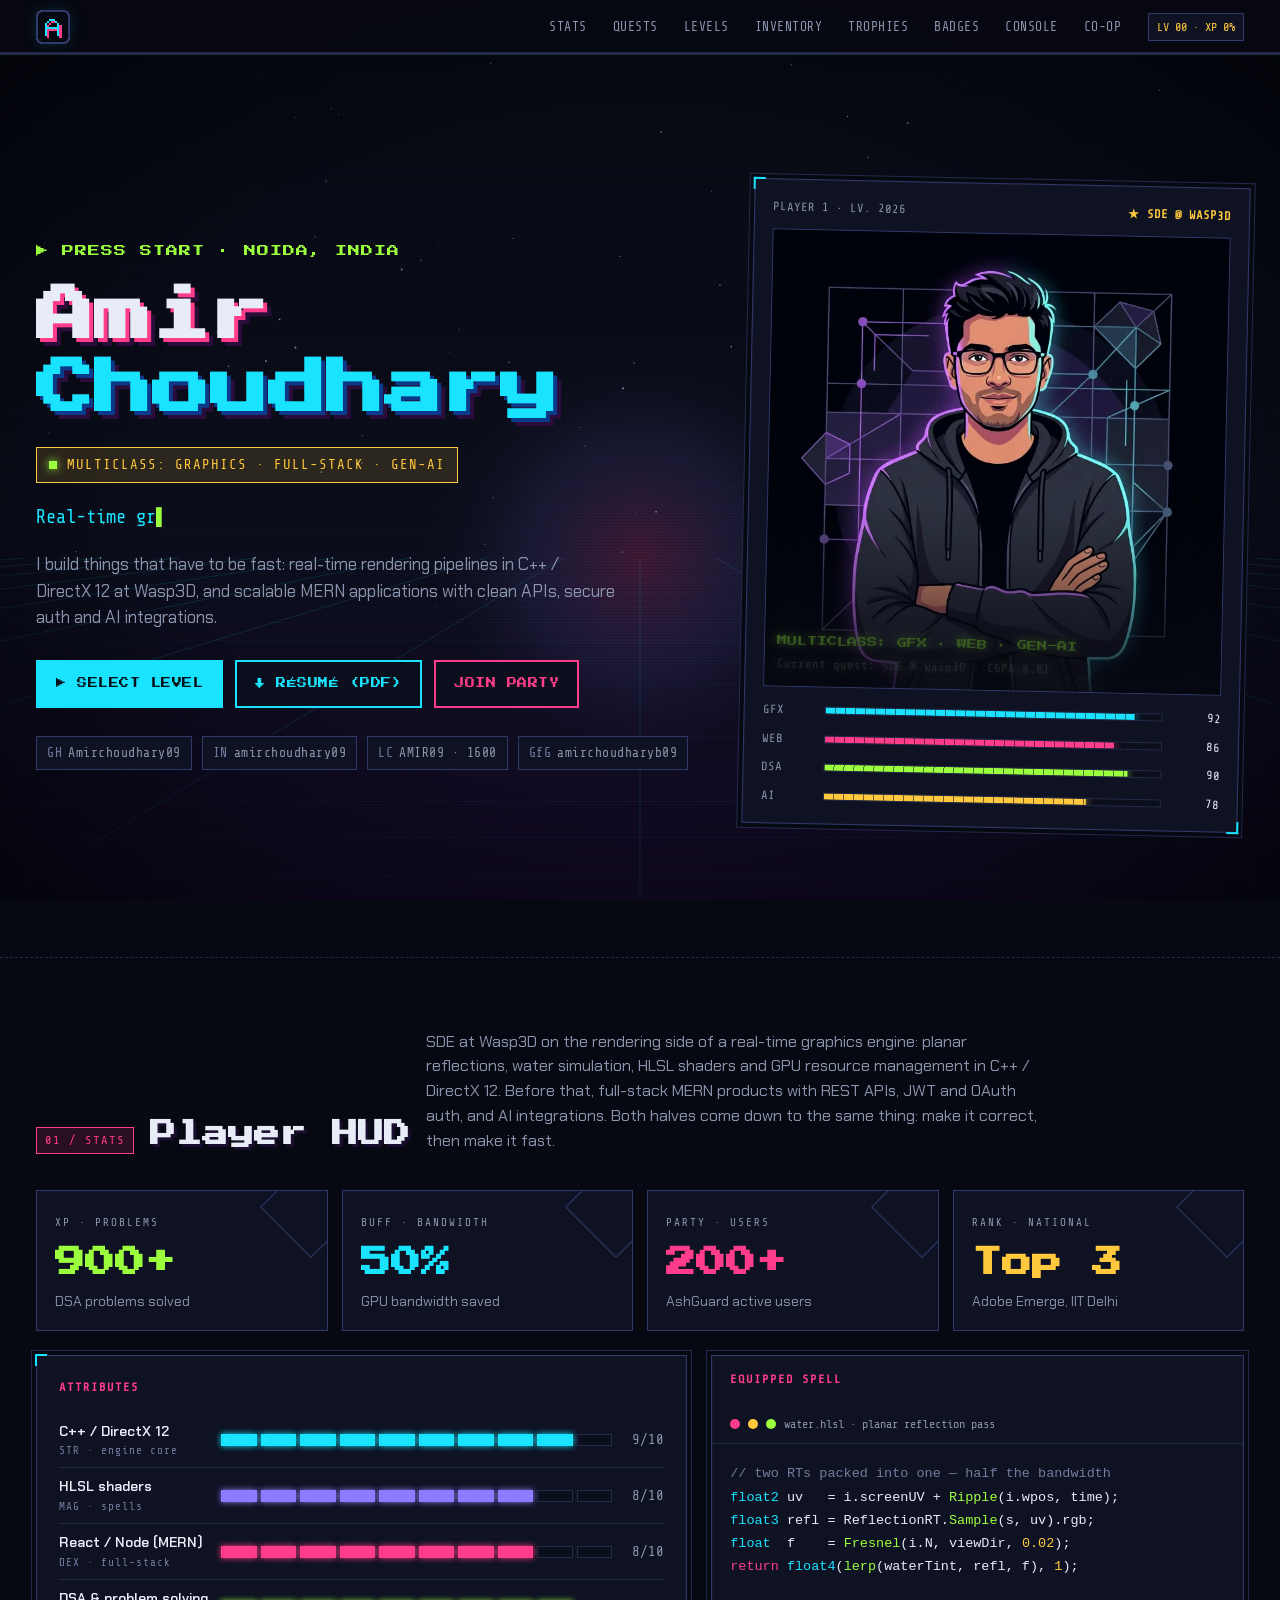
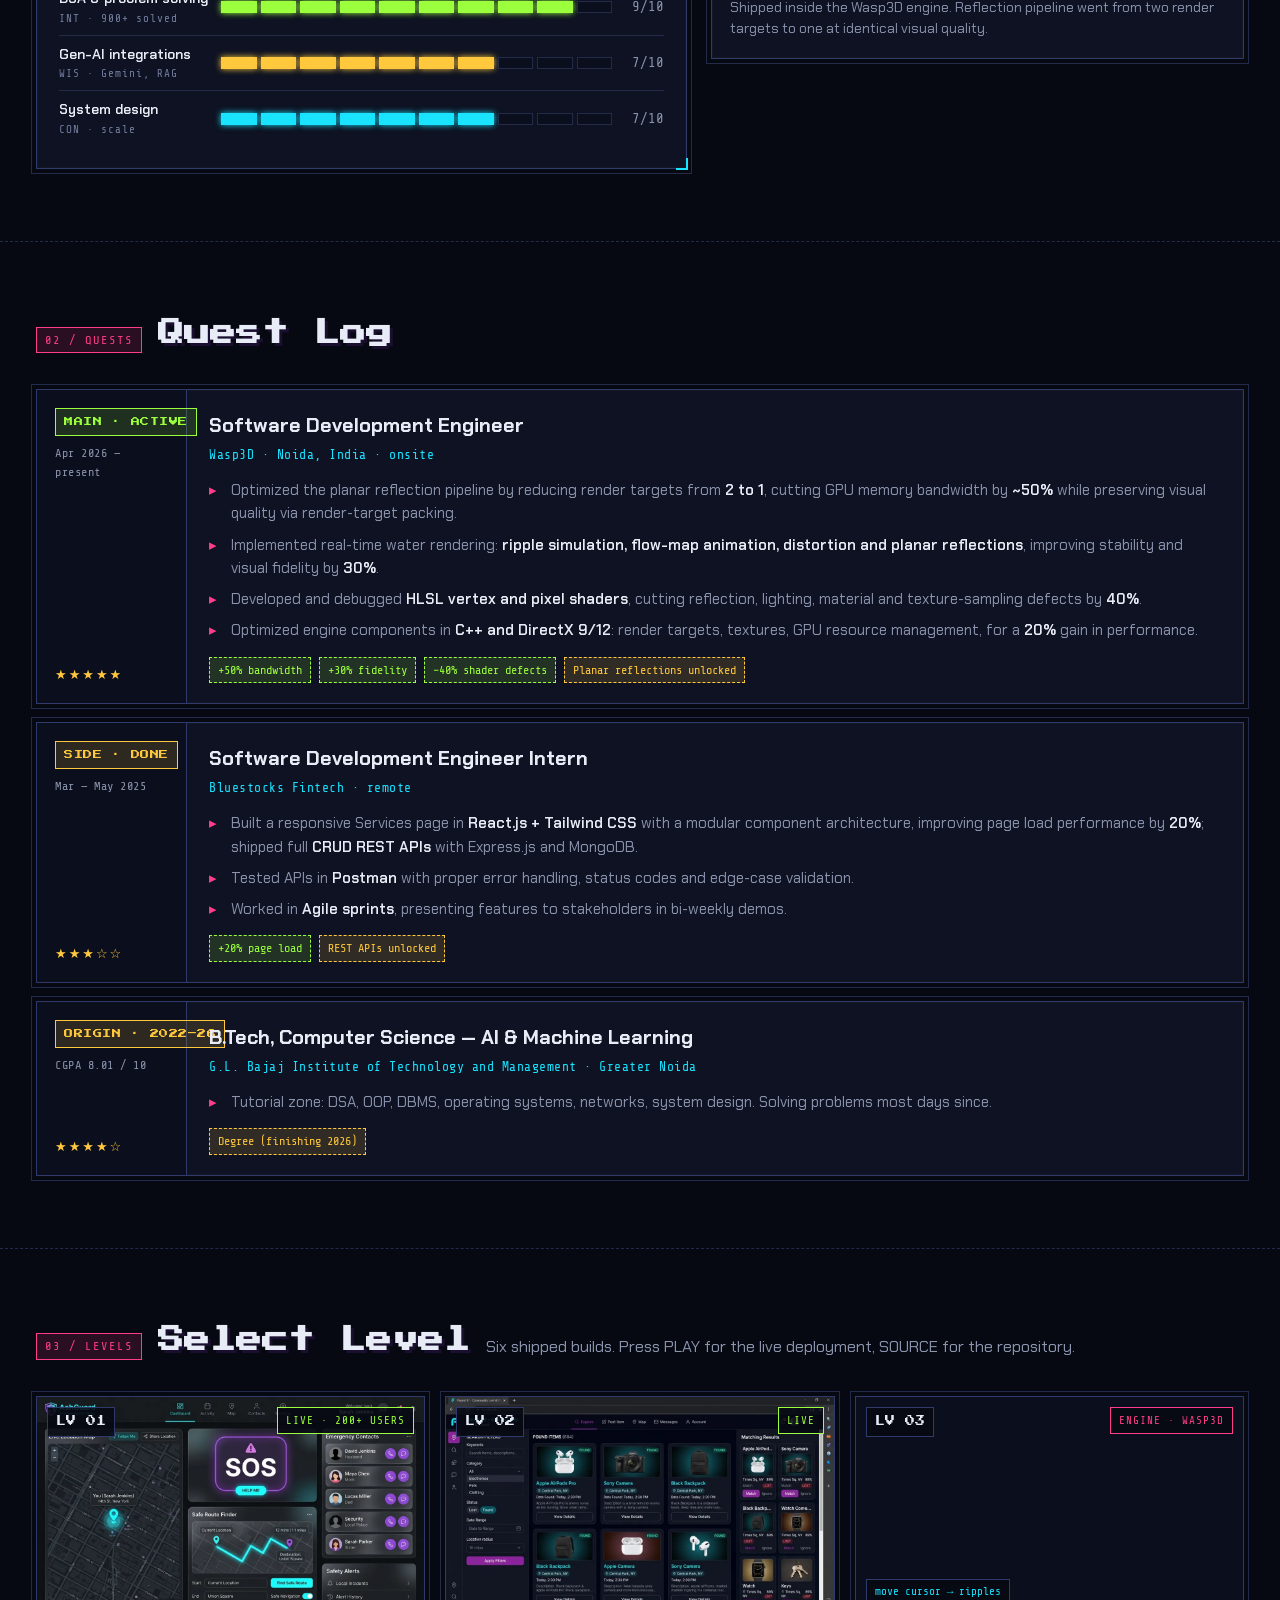
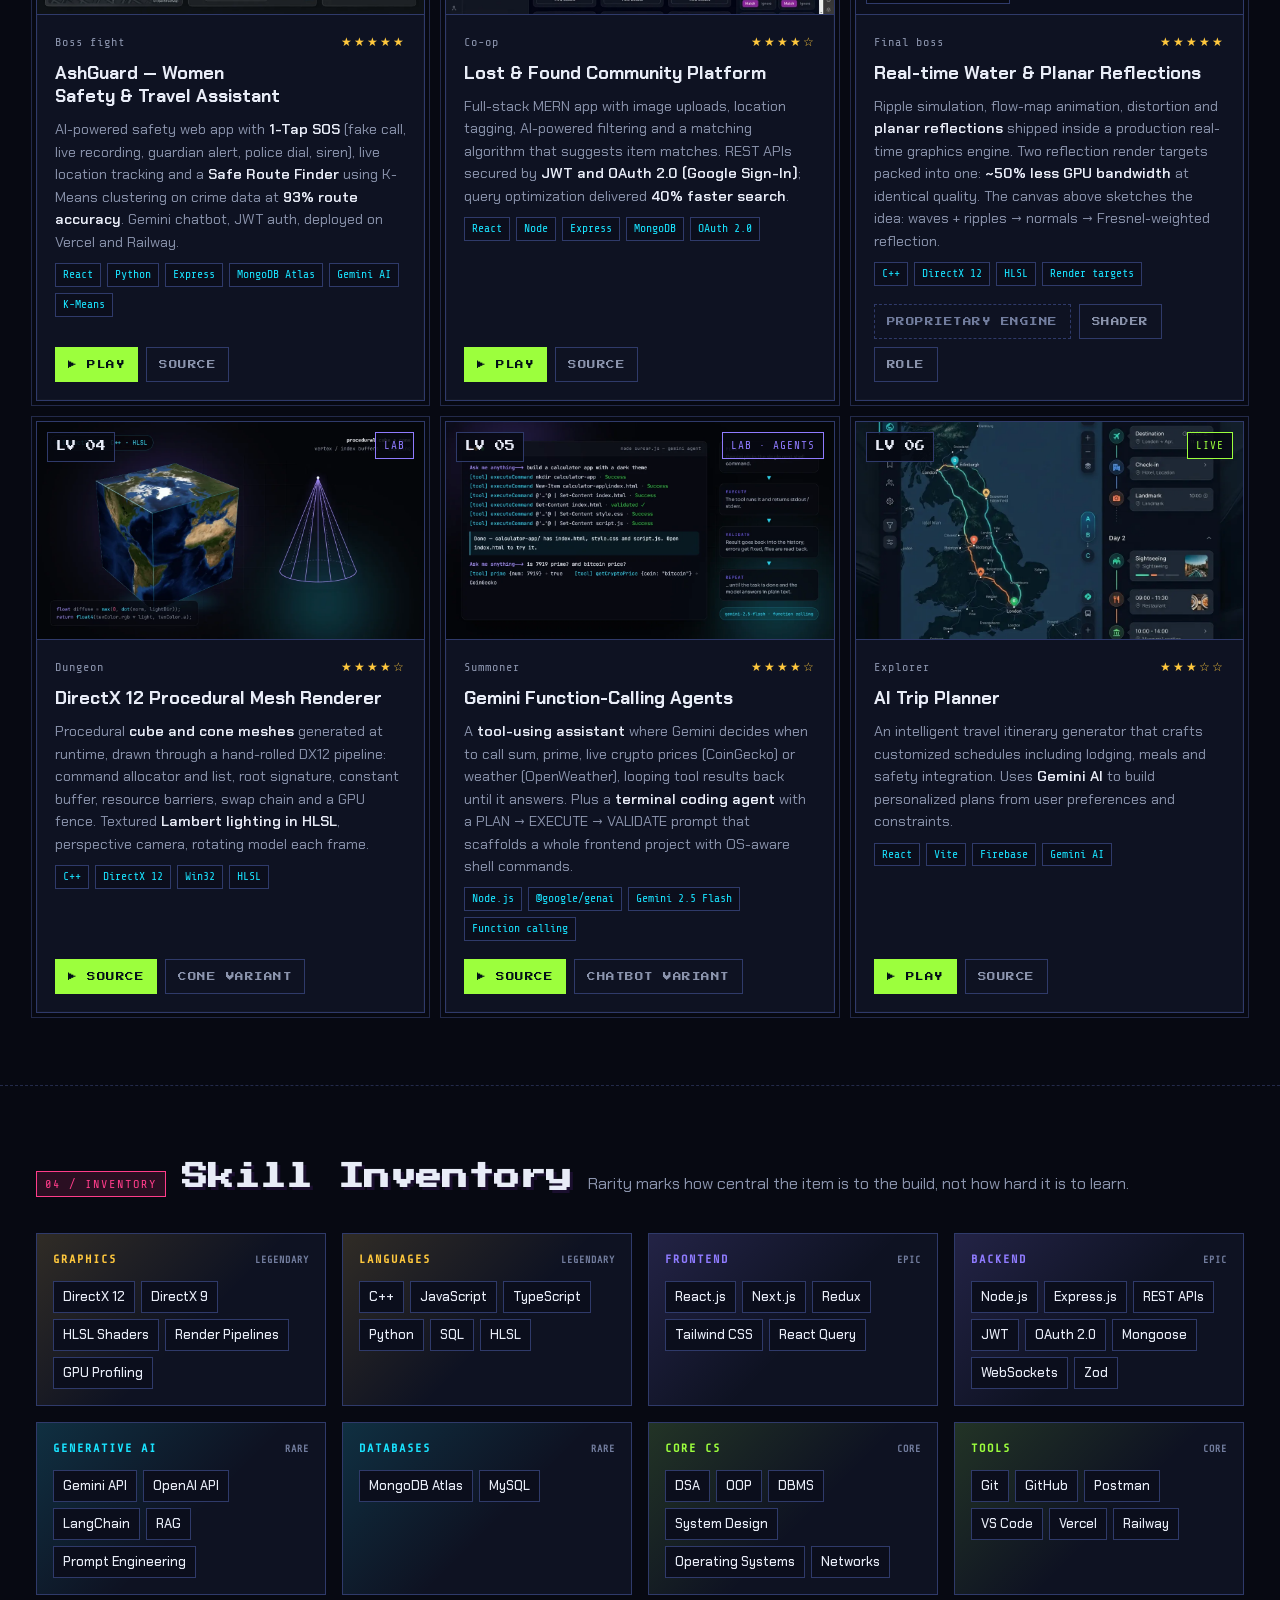
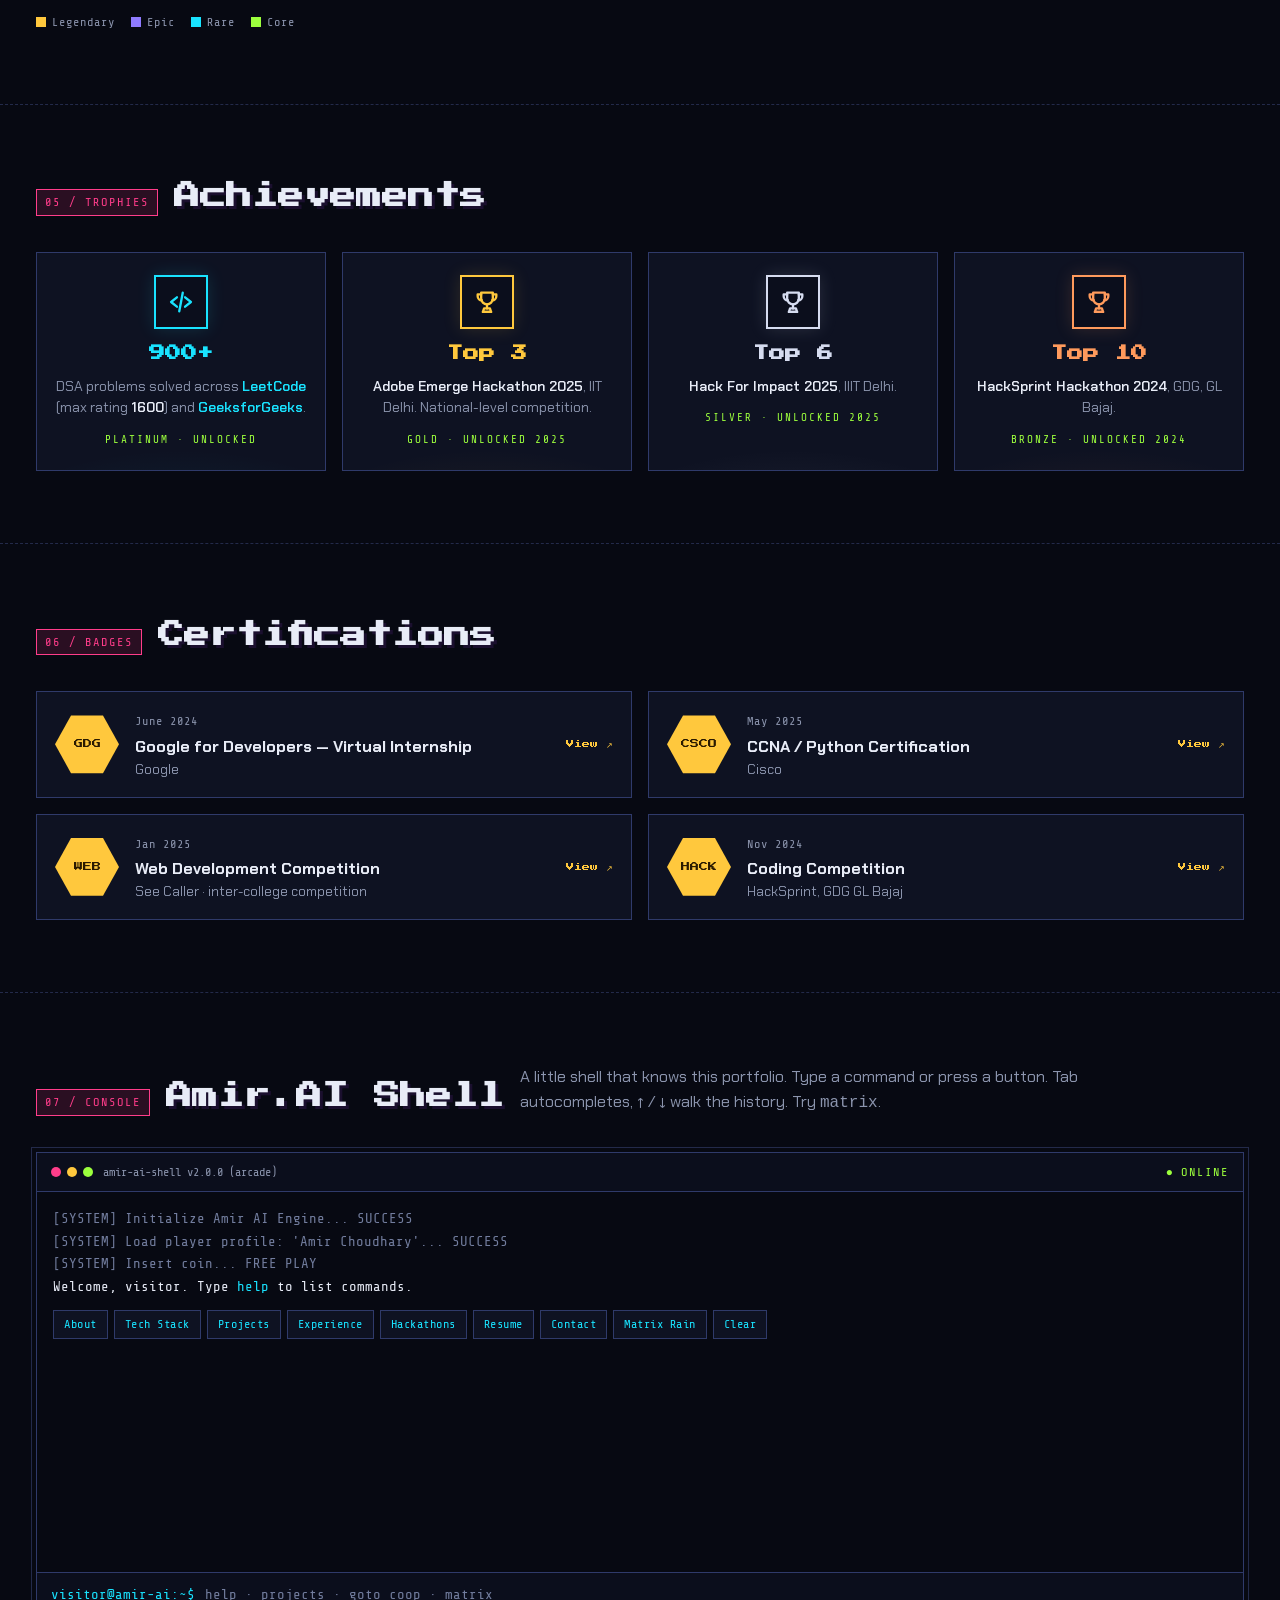
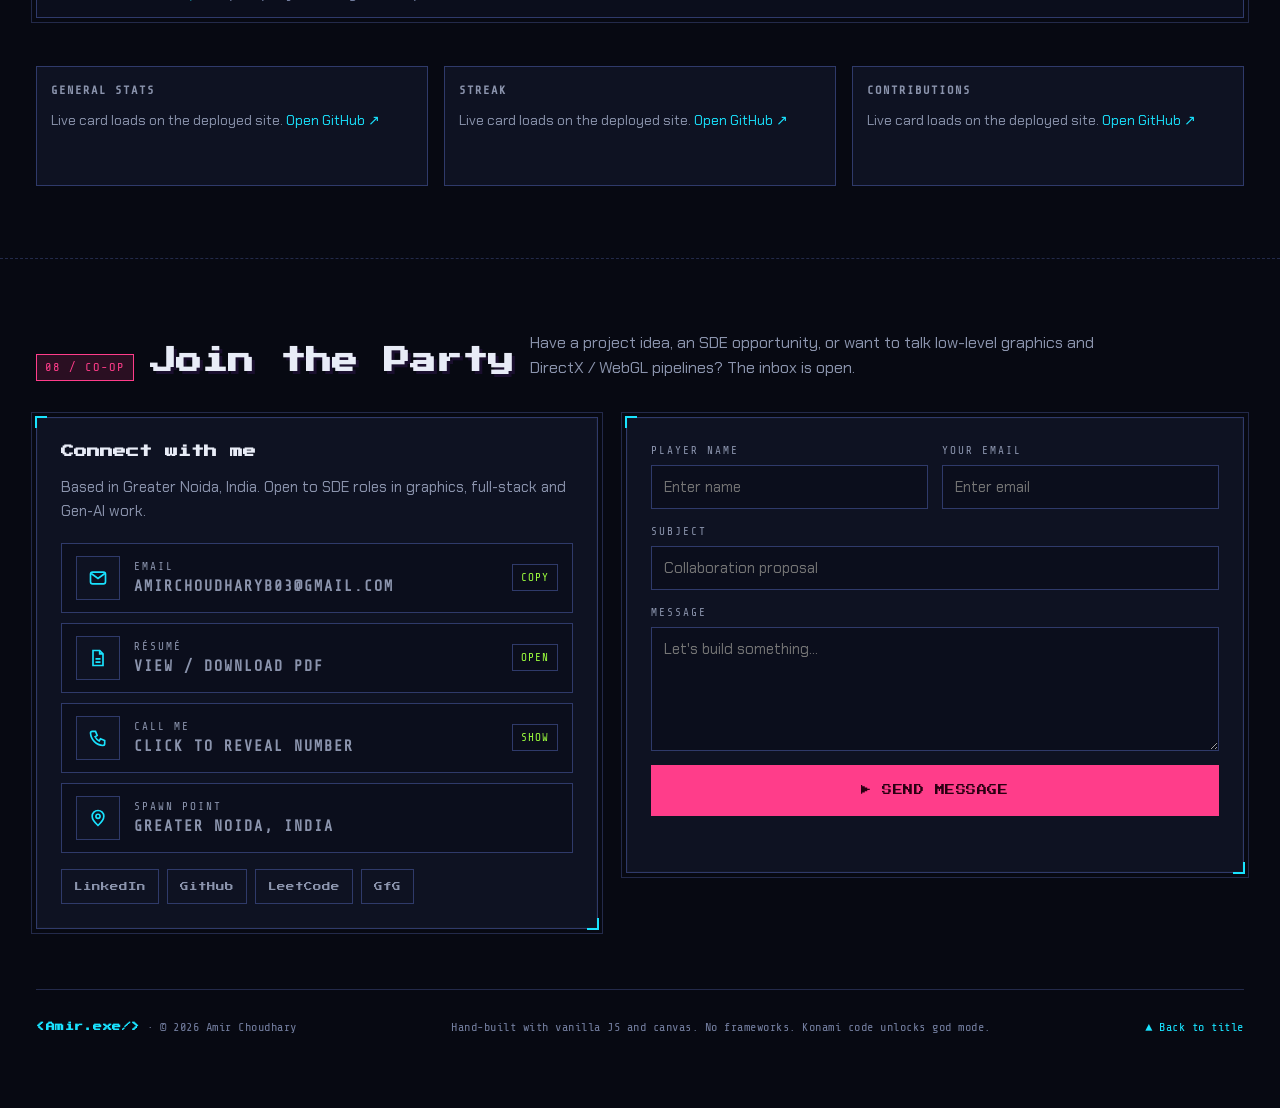
==== commit 20d4cabf: "Merge pull request #3 from Amirchoudhary09/hud-logo HUD: pixel logo top-left, nav shows page names o" ====
--- a/index.html
+++ b/index.html
@@ -102,6 +102,7 @@
 .brand:hover .logo,.brand:focus-visible .logo{transform:translateY(-1px);filter:drop-shadow(0 0 10px var(--cyan))}
 .hud nav{display:flex;gap:4px;margin-left:auto;overflow-x:auto;scrollbar-width:none;min-width:0}
 .hud nav::-webkit-scrollbar{display:none}
+@media (max-width:1100px){.hud nav{-webkit-mask-image:linear-gradient(90deg,#000 calc(100% - 36px),transparent);mask-image:linear-gradient(90deg,#000 calc(100% - 36px),transparent)}.hud nav.end{-webkit-mask-image:none;mask-image:none}}
 .hud nav a{font-family:var(--mono);font-size:13px;letter-spacing:.5px;color:var(--mut);padding:6px 10px;border:1px solid transparent;white-space:nowrap;text-transform:uppercase}
 .hud nav a:hover{color:var(--tx);text-decoration:none}
 .hud nav a.on{color:var(--lime);border-color:var(--line2);background:var(--panel)}
@@ -395,7 +396,7 @@
       <a href="#console">Console</a>
       <a href="#coop">Co-op</a>
     </nav>
-    <div class="lvl" id="lvl">XP 0%</div>
+    <div class="lvl" id="lvl">LV 00 · XP 0%</div>
   </div>
   <div class="xp" aria-hidden="true"><i id="xpbar"></i></div>
 </header>
@@ -768,7 +769,7 @@
     <div class="coop">
       <div class="panel cinfo rv">
         <h3>Connect with me</h3>
-        <p>Based in Greater Noida, India. Open to SDE roles in graphics, engine and full-stack work.</p>
+        <p>Based in Greater Noida, India. Open to SDE roles in graphics, full-stack and Gen-AI work.</p>
         <button type="button" class="cb" data-copy="amirchoudharyb03@gmail.com">
           <span class="ic"><svg viewBox="0 0 24 24" fill="none" stroke="currentColor" stroke-width="2"><rect x="3" y="5" width="18" height="14" rx="2.5"/><path d="m3.8 6.6 8.2 6 8.2-6"/></svg></span>
           <span><span>Email</span><strong>amirchoudharyb03@gmail.com</strong></span>
@@ -855,14 +856,18 @@
 })();
 
 /* ---------- XP bar + nav active ---------- */
-const xp=$('#xpbar'),lvl=$('#lvl'),navLinks=$$('#nav a');
+const xp=$('#xpbar'),lvl=$('#lvl'),navEl=$('#nav'),navLinks=$$('#nav a');let lastCur=-2;
 const secs=navLinks.map(a=>$(a.getAttribute('href')));
 function onScroll(){
   const max=document.documentElement.scrollHeight-innerHeight;const p=max>0?Math.min(1,scrollY/max):0;
-  xp.style.width=(p*100).toFixed(1)+'%';lvl.textContent='XP '+Math.round(p*100)+'%';
+  xp.style.width=(p*100).toFixed(1)+'%';
   let cur=-1;secs.forEach((s,i)=>{if(s&&s.getBoundingClientRect().top<innerHeight*.45)cur=i;});
   navLinks.forEach((a,i)=>a.classList.toggle('on',i===cur));
+  lvl.textContent='LV '+String(cur+1).padStart(2,'0')+' · XP '+Math.round(p*100)+'%';
+  if(cur!==lastCur){lastCur=cur;const a=navLinks[cur];if(a&&navEl.scrollWidth>navEl.clientWidth){const ar=a.getBoundingClientRect(),nr=navEl.getBoundingClientRect();navEl.scrollTo({left:navEl.scrollLeft+(ar.left-nr.left)-nr.width/2+ar.width/2,behavior:reduced?'auto':'smooth'});}}
 }
+const navEnd=()=>navEl.classList.toggle('end',navEl.scrollLeft+navEl.clientWidth>=navEl.scrollWidth-2);
+navEl.addEventListener('scroll',navEnd,{passive:true});addEventListener('resize',navEnd);navEnd();
 addEventListener('scroll',onScroll,{passive:true});onScroll();
 
 /* ---------- typed strap-line ---------- */
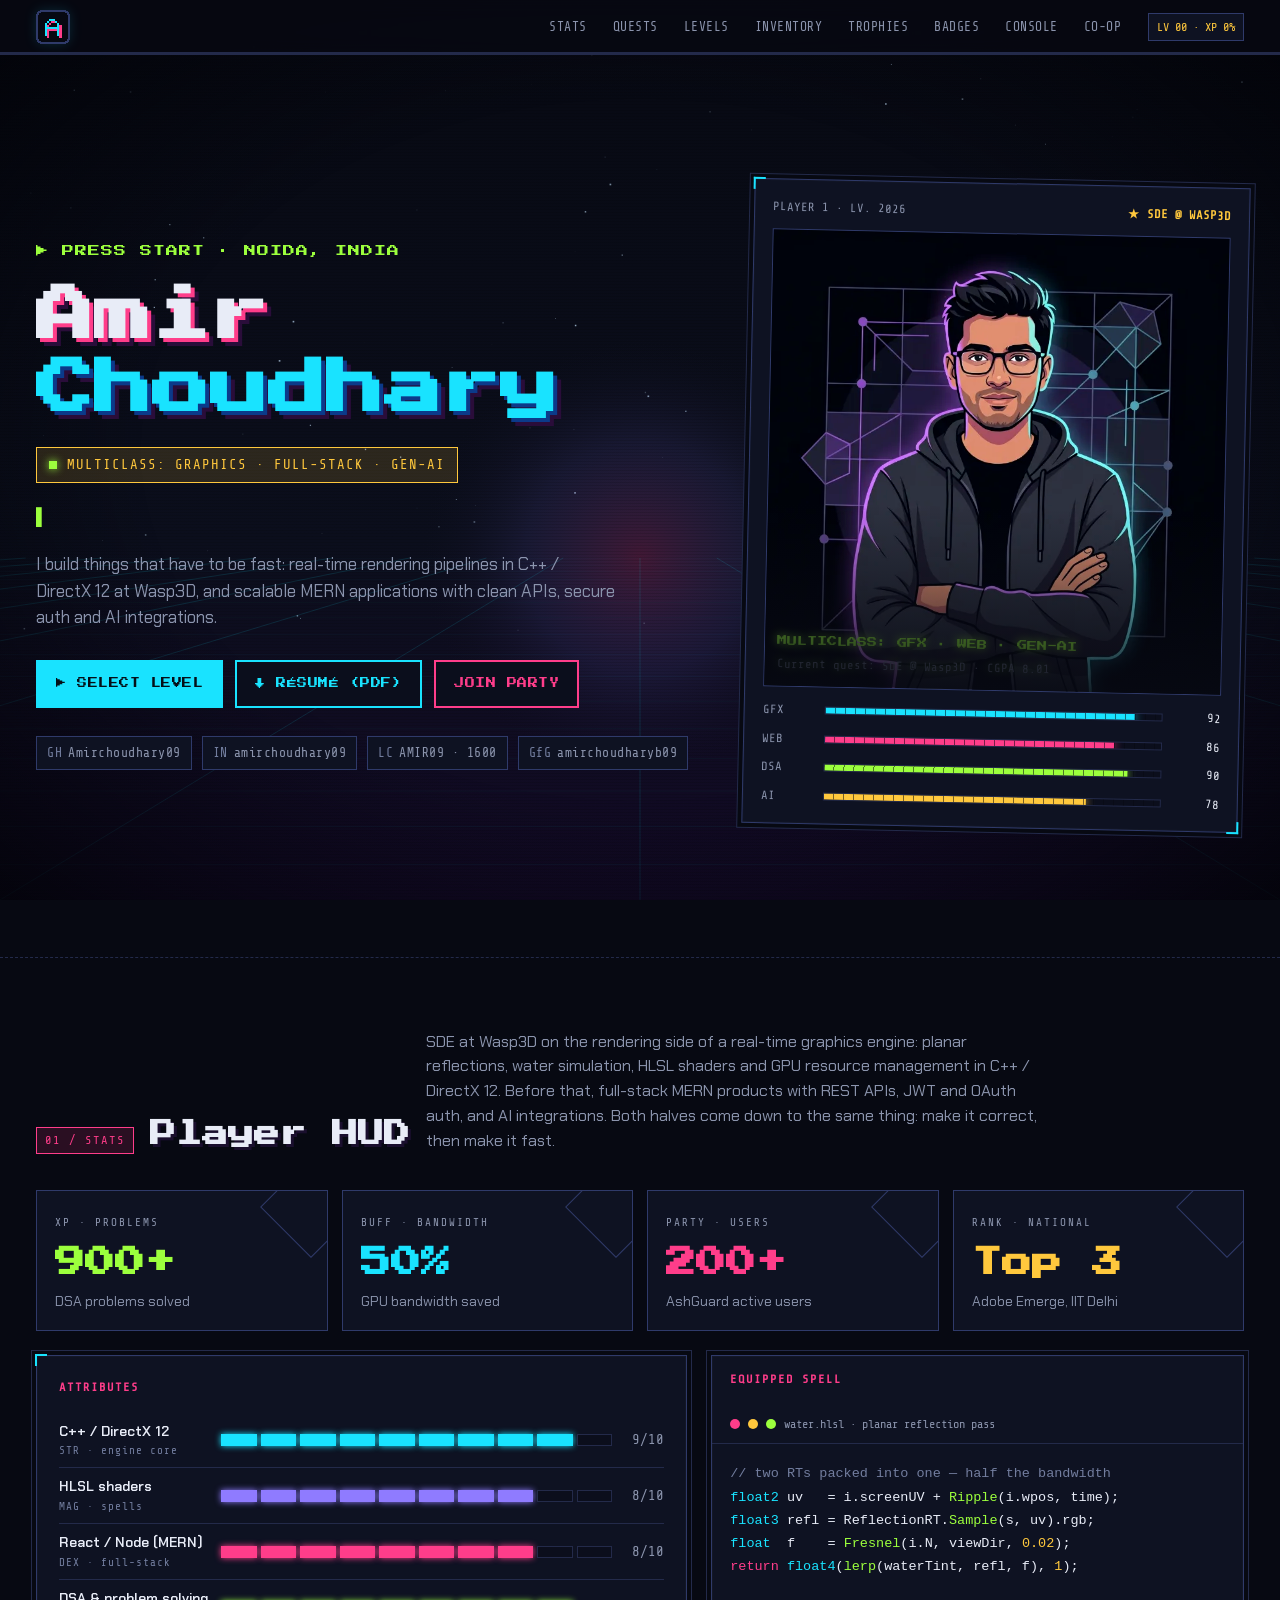
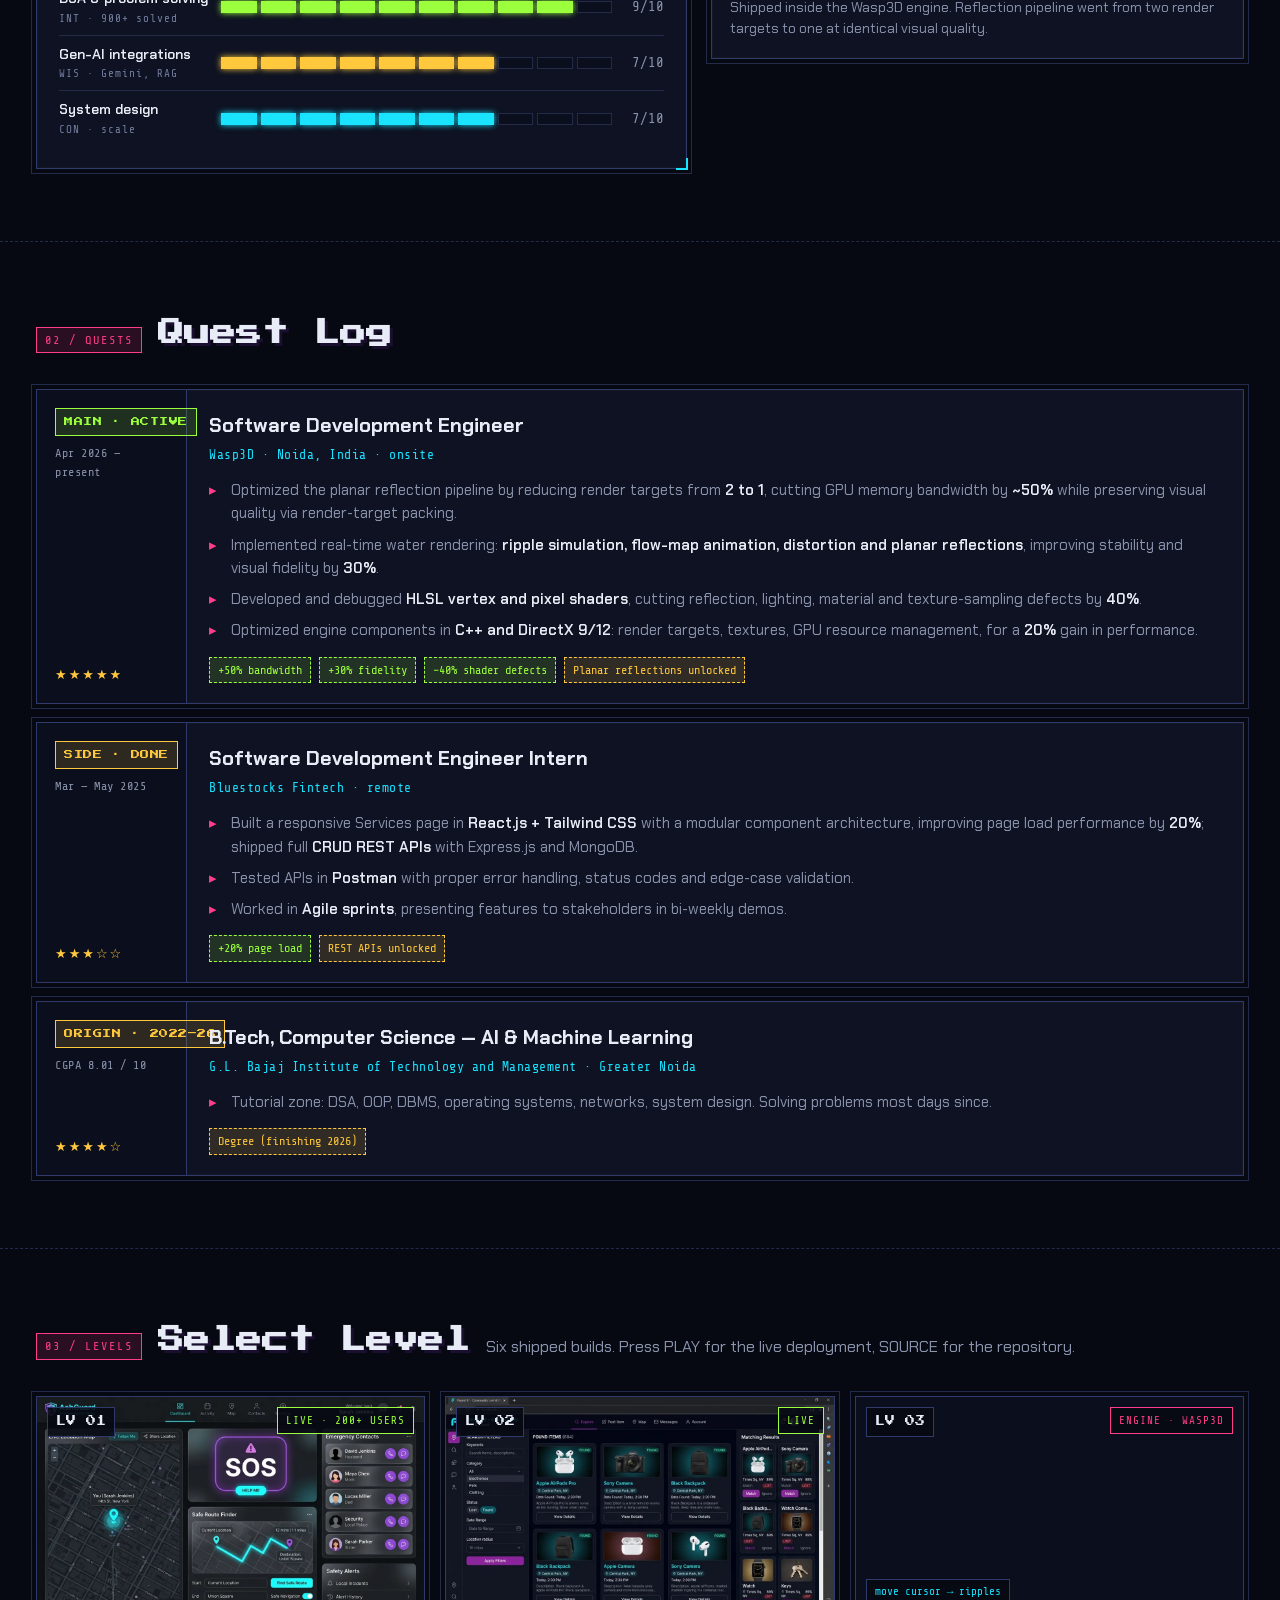
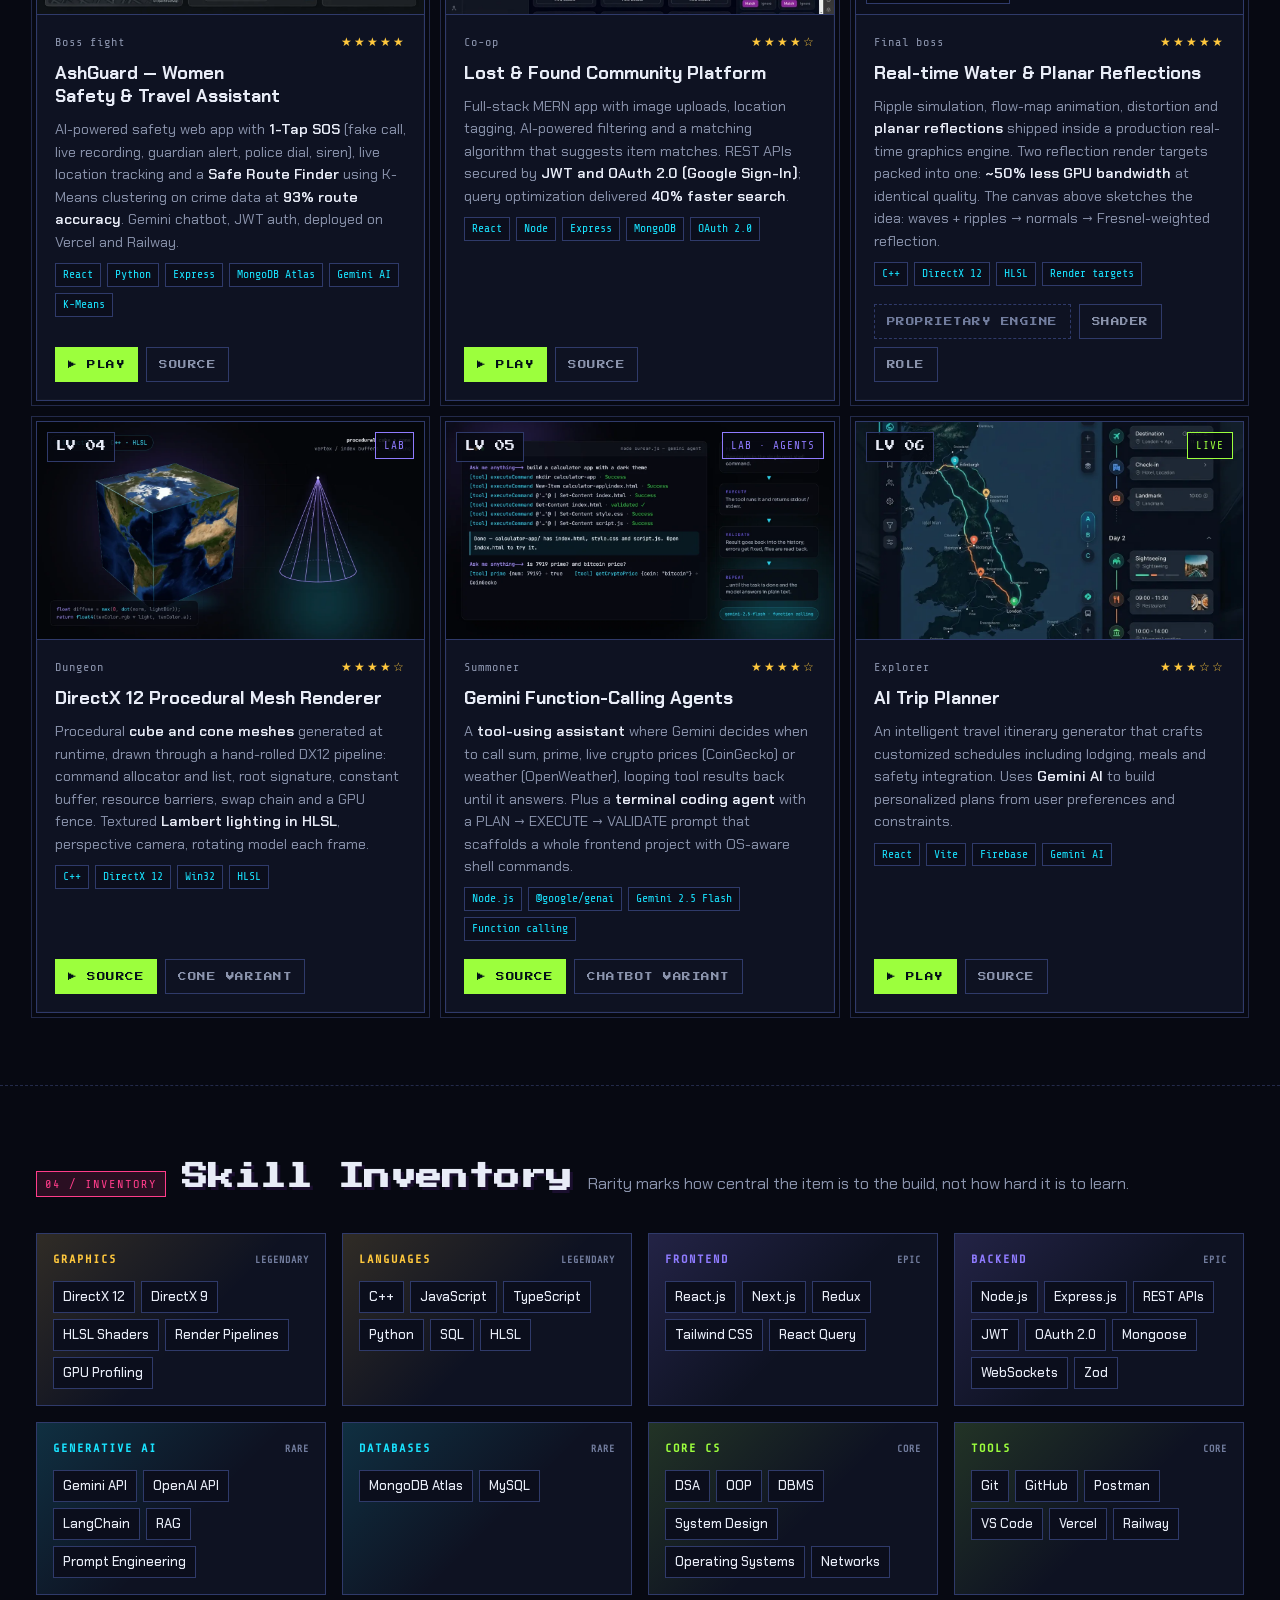
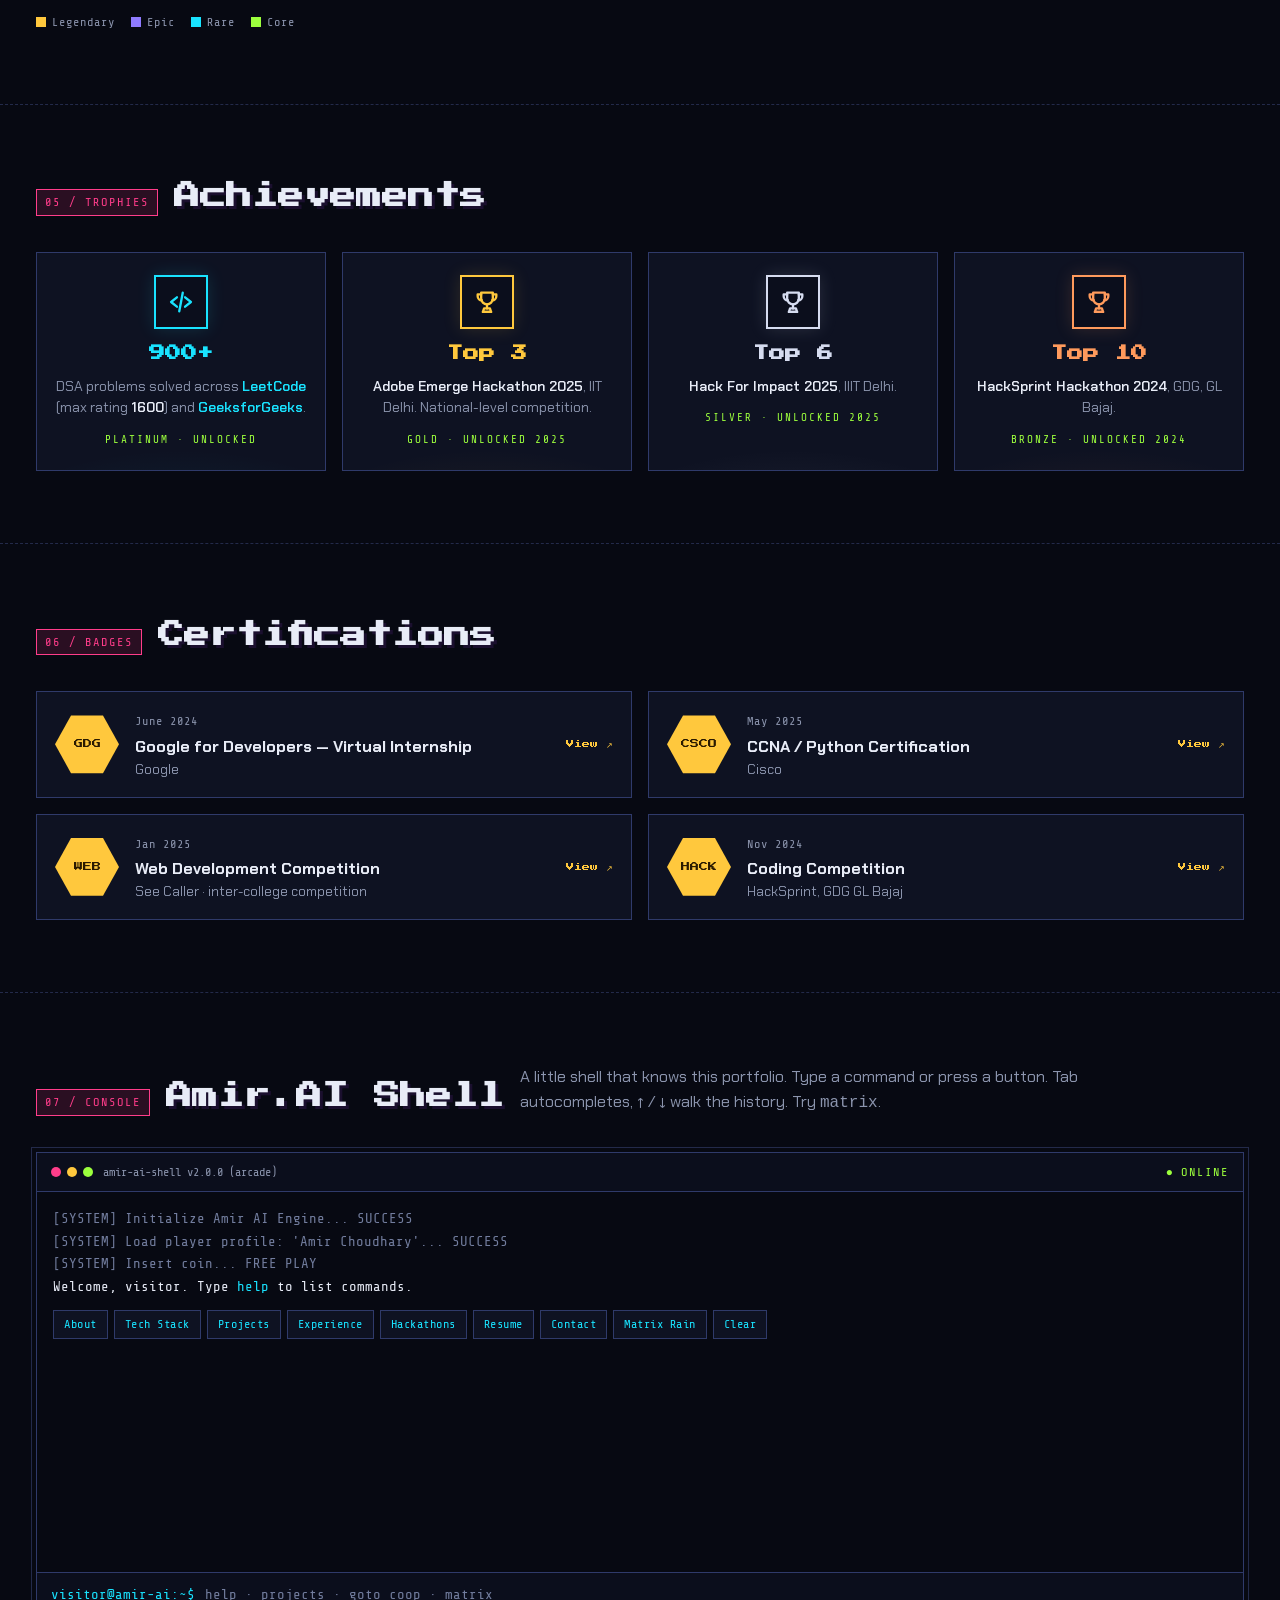
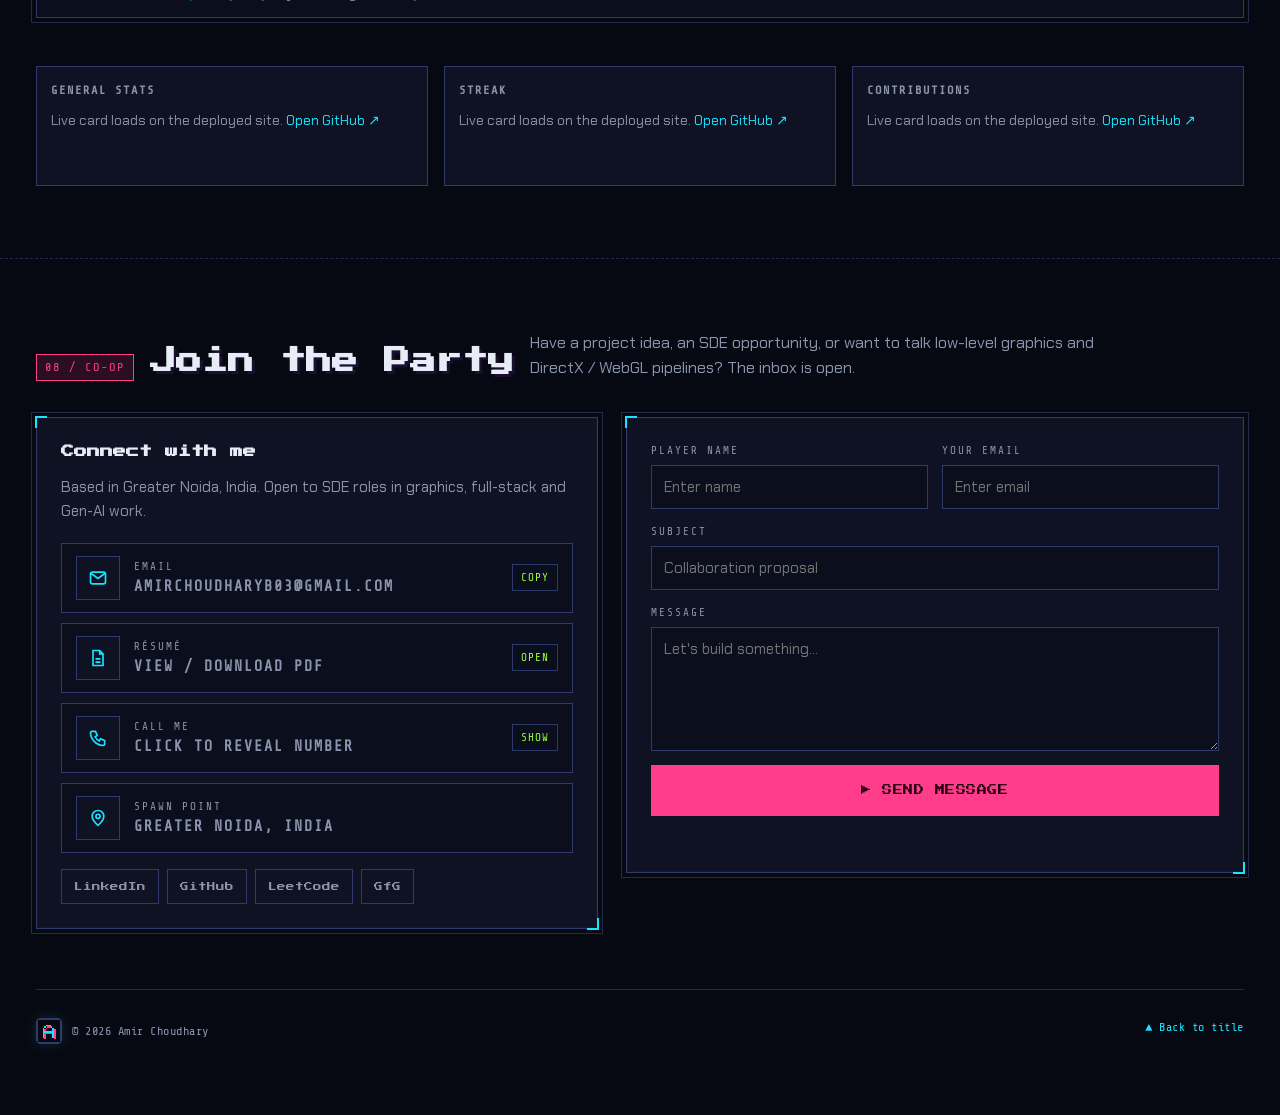
==== commit d3686083: "Footer: logo, copyright and back-to-title only Drops the "hand-built with vanilla JS" line; the pixe" ====
--- a/index.html
+++ b/index.html
@@ -336,7 +336,8 @@
 form .bad{border-color:var(--mag);box-shadow:0 0 0 3px var(--mag-dim)}
 .form__copy{display:block;margin-top:8px;font-family:var(--mono);font-size:12px;color:var(--gold);text-decoration:underline}
 .foot{margin-top:60px;padding-top:28px;border-top:1px solid var(--line);display:flex;justify-content:space-between;gap:16px;flex-wrap:wrap;font-family:var(--mono);font-size:12px;color:var(--dim);letter-spacing:.5px}
-.foot b{color:var(--cyan);font-family:var(--pixel);font-size:9px}
+.foot__brand{display:inline-flex;align-items:center;gap:10px;color:var(--mut)}
+.logo--sm{width:26px;height:26px}
 
 /* ---------- reveal + motion ---------- */
 .rv{opacity:1;transform:none;transition:opacity .7s var(--ease),transform .7s var(--ease)}
@@ -754,7 +755,8 @@
           <p class="off">Live card loads on the deployed site. <a href="https://github.com/Amirchoudhary09" target="_blank" rel="noopener">Open GitHub ↗</a></p>
         </div>
         <div class="gh rv"><h3>Contributions</h3>
-          <img src="https://ghchart.rshah.org/19e3ff/Amirchoudhary09" alt="Amir's GitHub contributions calendar for the last year" width="663" height="104" loading="lazy" onerror="this.parentElement.classList.add('off')">
+          <!-- the snake is drawn over the real contribution grid by .github/workflows/snake.yml in the profile repo (daily) -->
+          <img src="https://raw.githubusercontent.com/Amirchoudhary09/Amirchoudhary09/output/github-snake-dark.svg" alt="Amir's GitHub contribution grid for the last year, with the snake eating the commits" width="880" height="192" loading="lazy" onerror="this.parentElement.classList.add('off')">
           <p class="off">Live card loads on the deployed site. <a href="https://github.com/Amirchoudhary09" target="_blank" rel="noopener">Open GitHub ↗</a></p>
         </div>
       </div>
@@ -812,8 +814,7 @@
     </div>
 
     <footer class="foot">
-      <span><b>&lt;Amir.exe/&gt;</b> · © 2026 Amir Choudhary</span>
-      <span>Hand-built with vanilla JS and canvas. No frameworks. Konami code unlocks god mode.</span>
+      <span class="foot__brand"><svg class="logo logo--sm" viewBox="0 0 16 16" width="26" height="26" shape-rendering="crispEdges" aria-hidden="true"><rect width="16" height="16" rx="3" fill="#070912"/><rect x=".5" y=".5" width="15" height="15" rx="2.5" fill="none" stroke="#2f3a6a"/><path transform="translate(1 1)" fill="#ff3d8a" d="M6 4h3v1H6zM5 5h1v1H5zM9 5h1v1H9zM4 6h1v2H4zM10 6h1v2h-1zM4 8h7v1H4zM4 9h1v3H4zM10 9h1v3h-1z"/><path fill="#19e3ff" d="M6 4h3v1H6zM5 5h1v1H5zM9 5h1v1H9zM4 6h1v2H4zM10 6h1v2h-1zM4 8h7v1H4zM4 9h1v3H4zM10 9h1v3h-1z"/></svg> © 2026 Amir Choudhary</span>
       <a href="#start">▲ Back to title</a>
     </footer>
   </div>
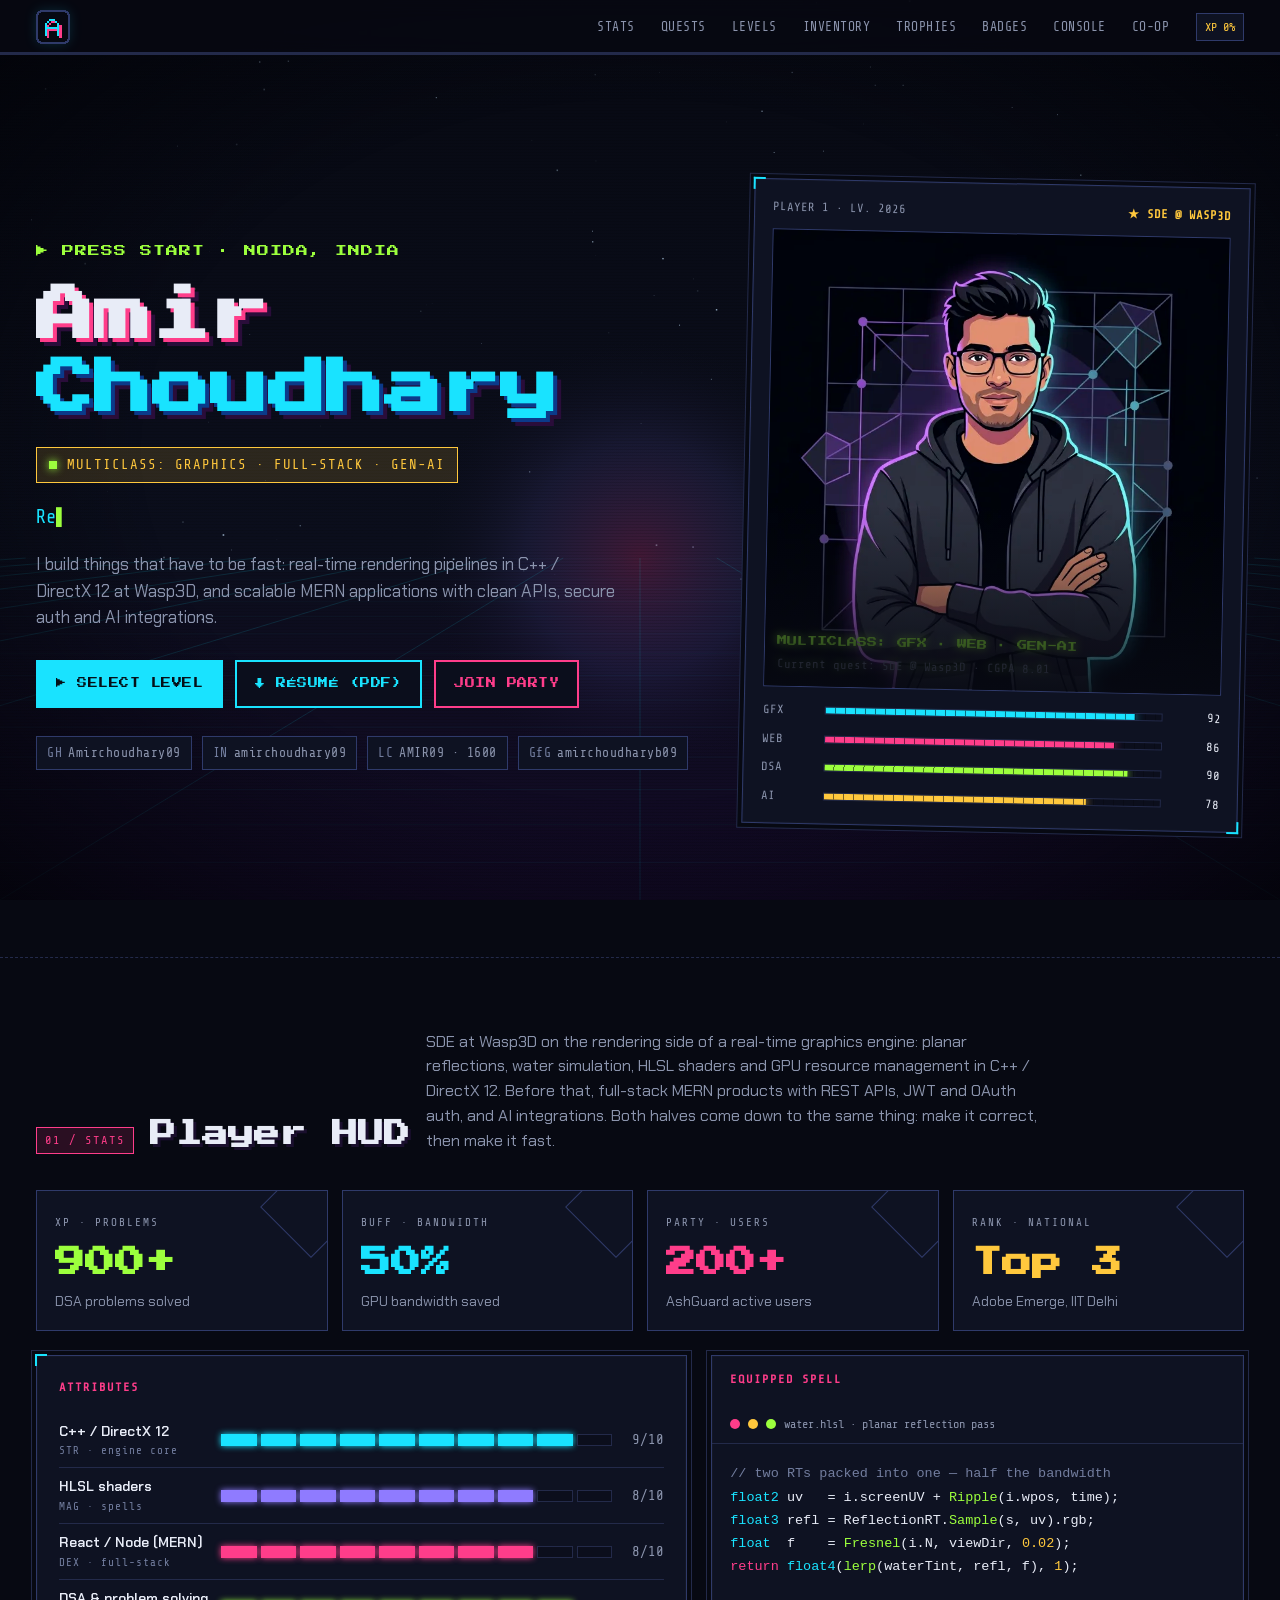
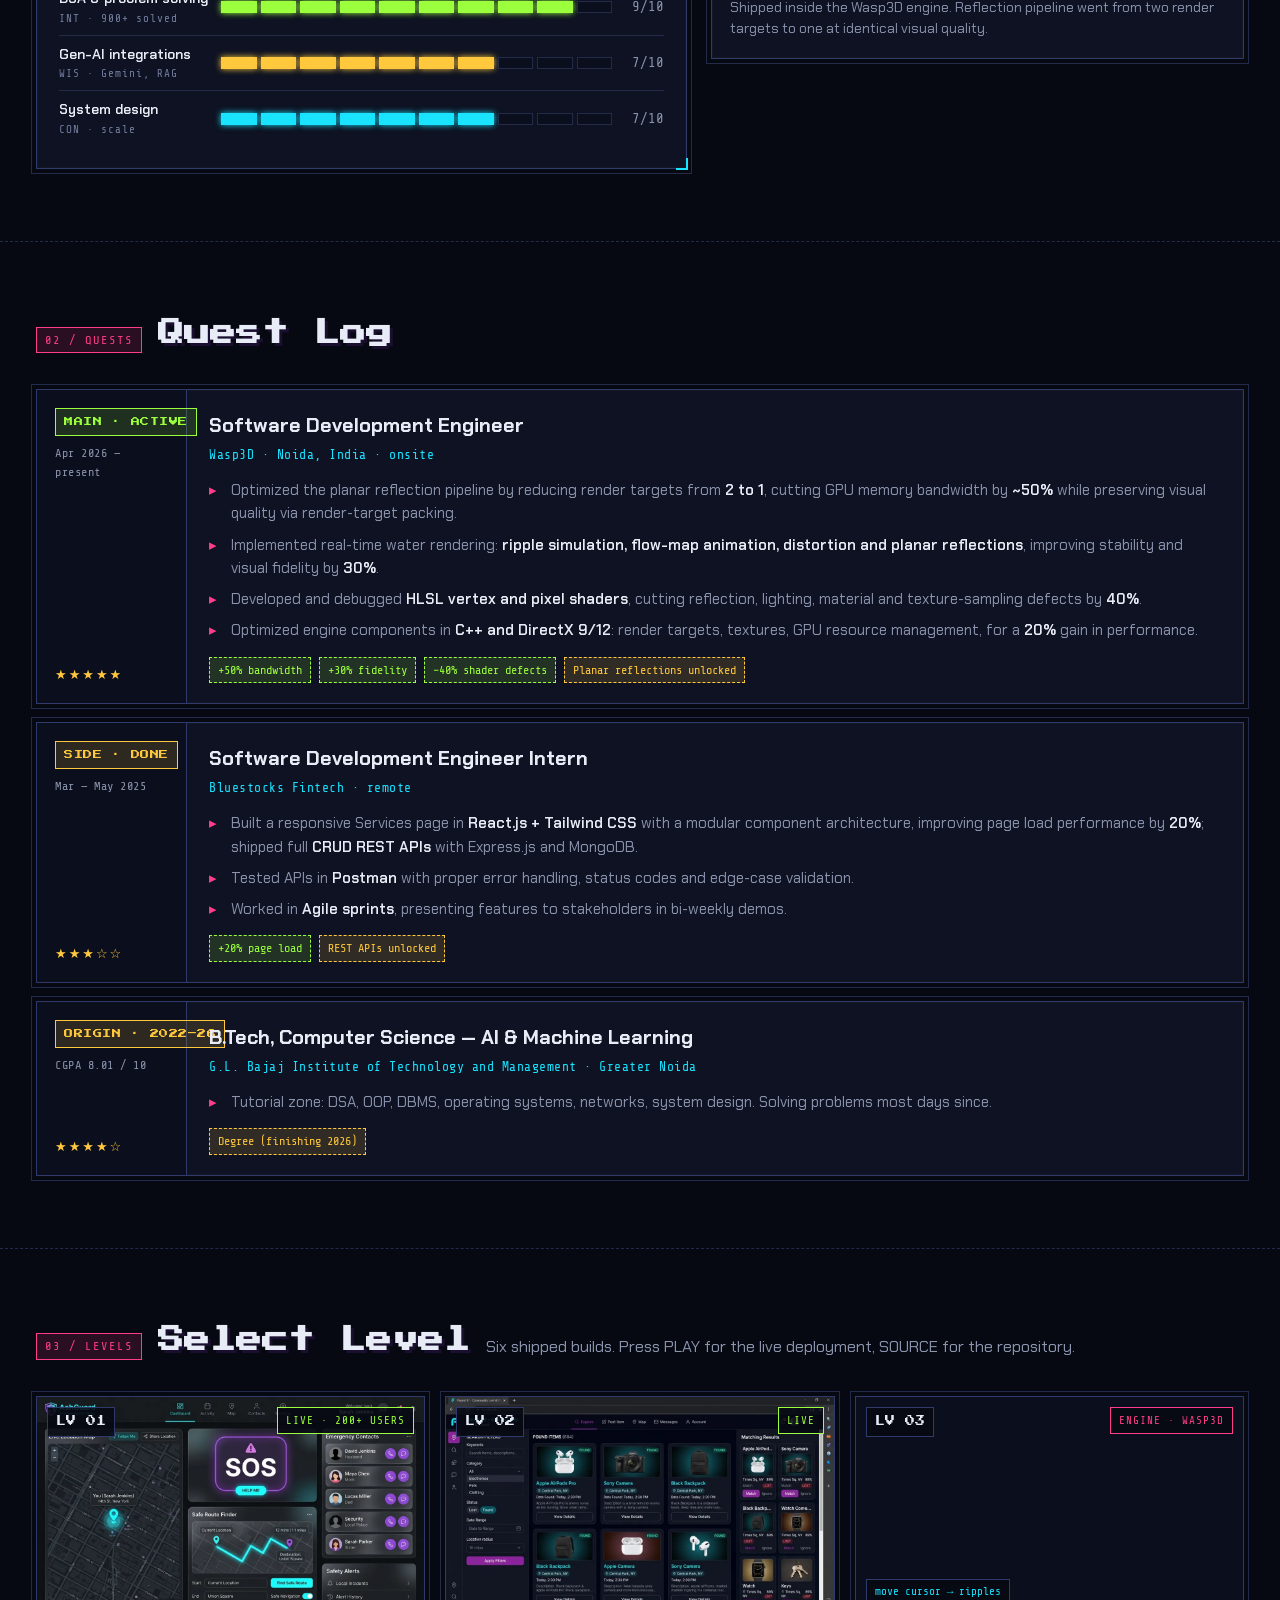
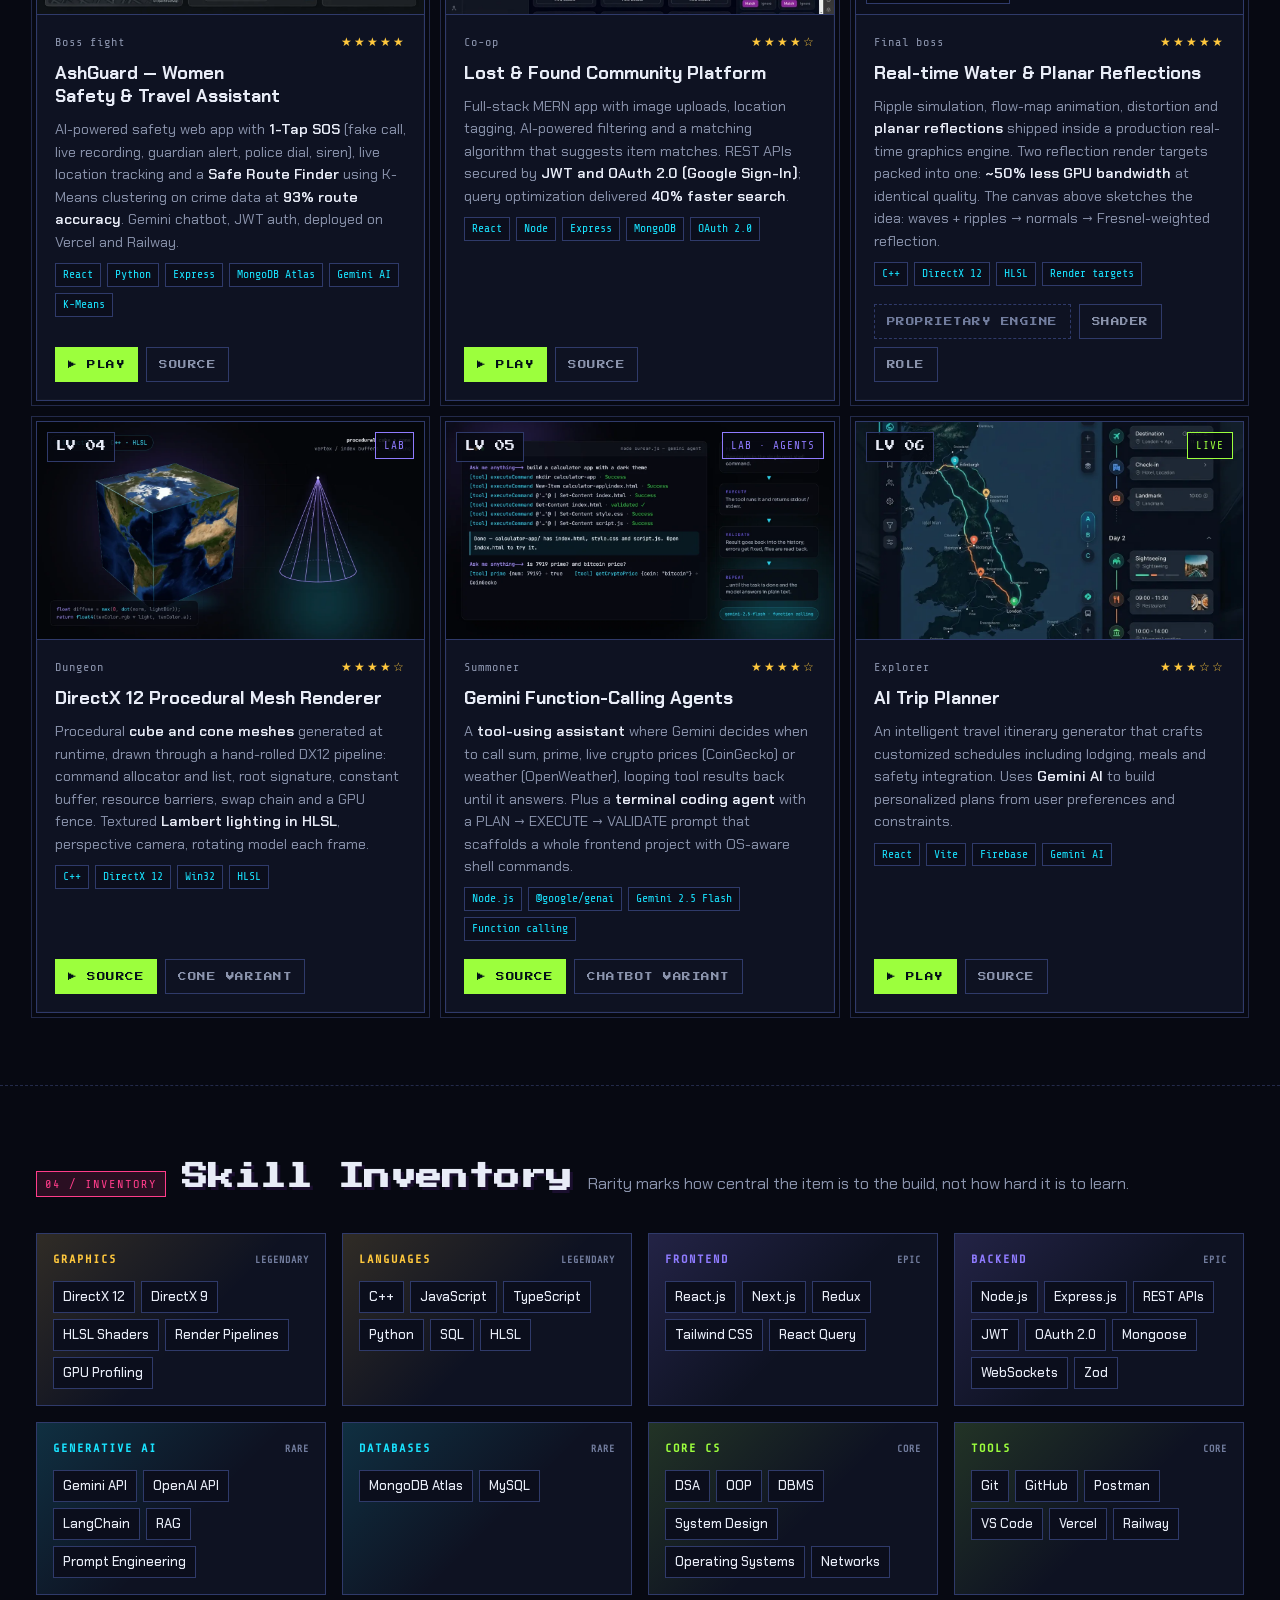
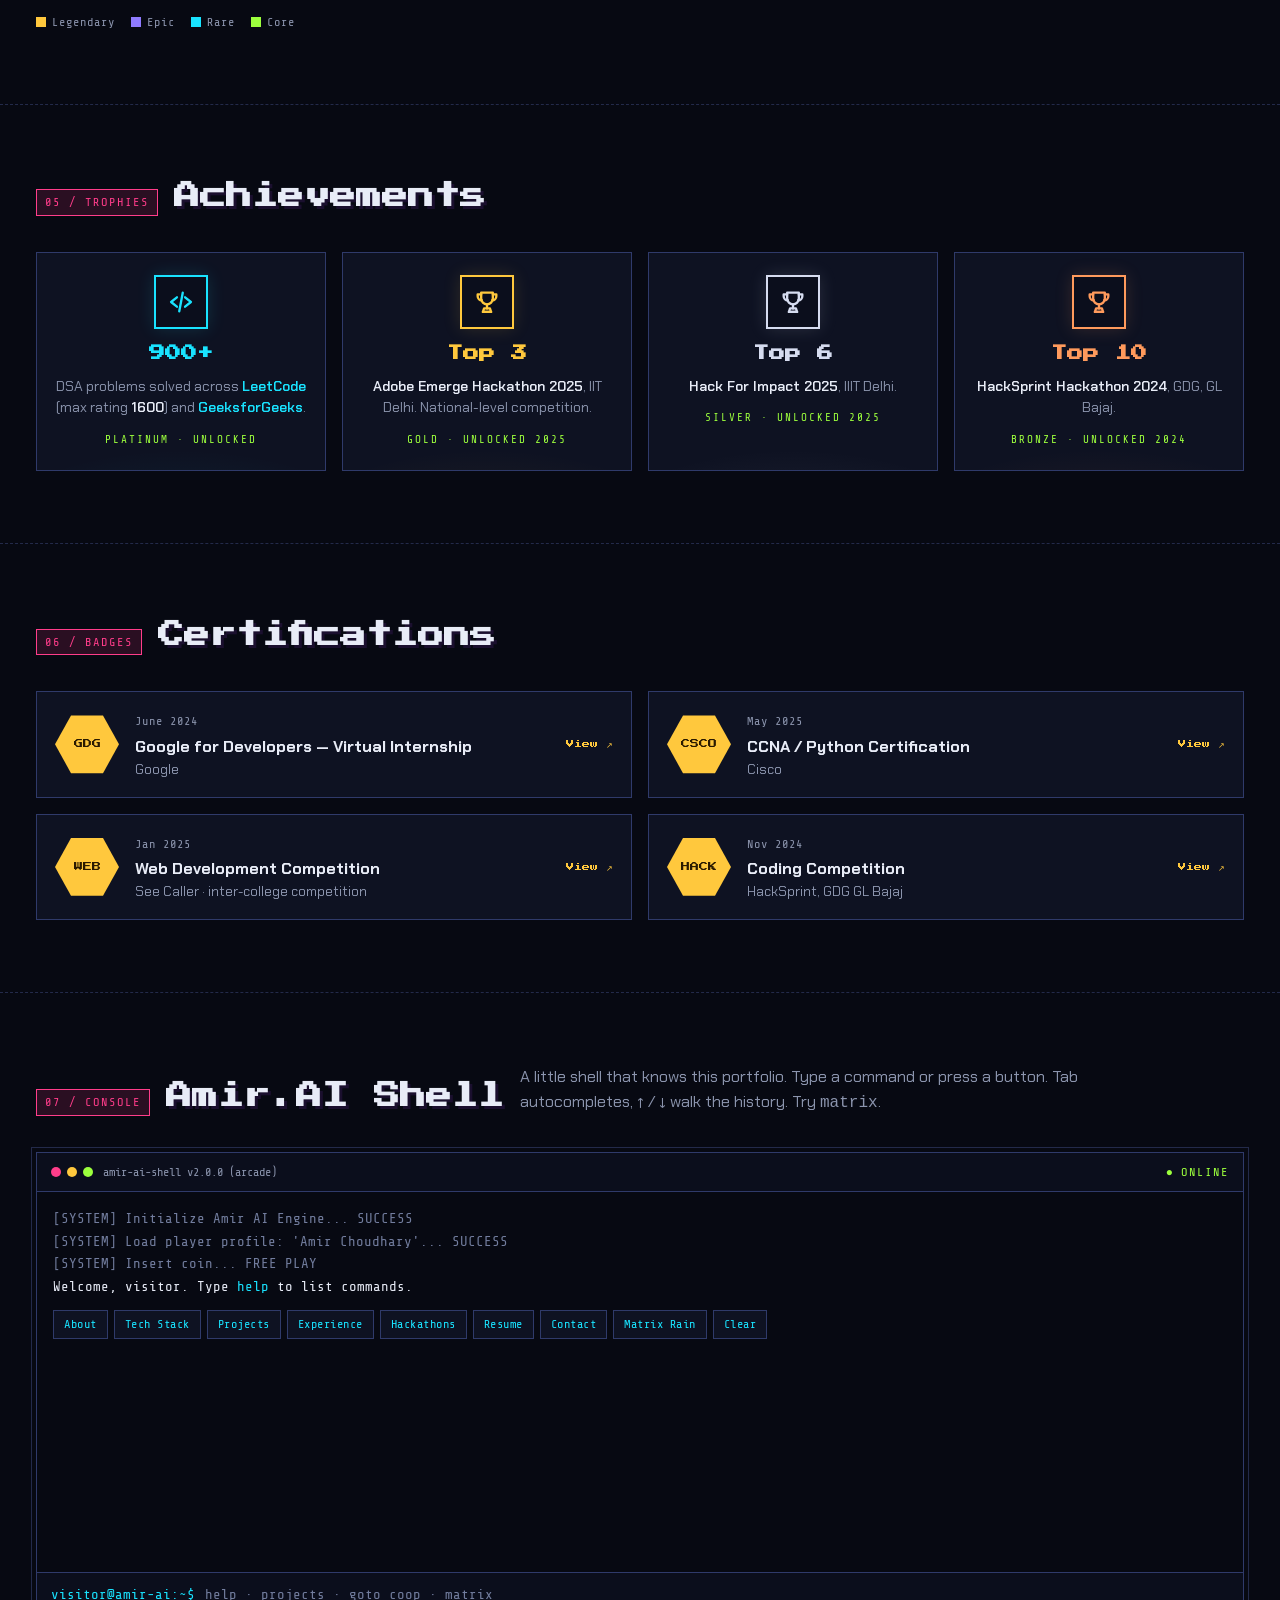
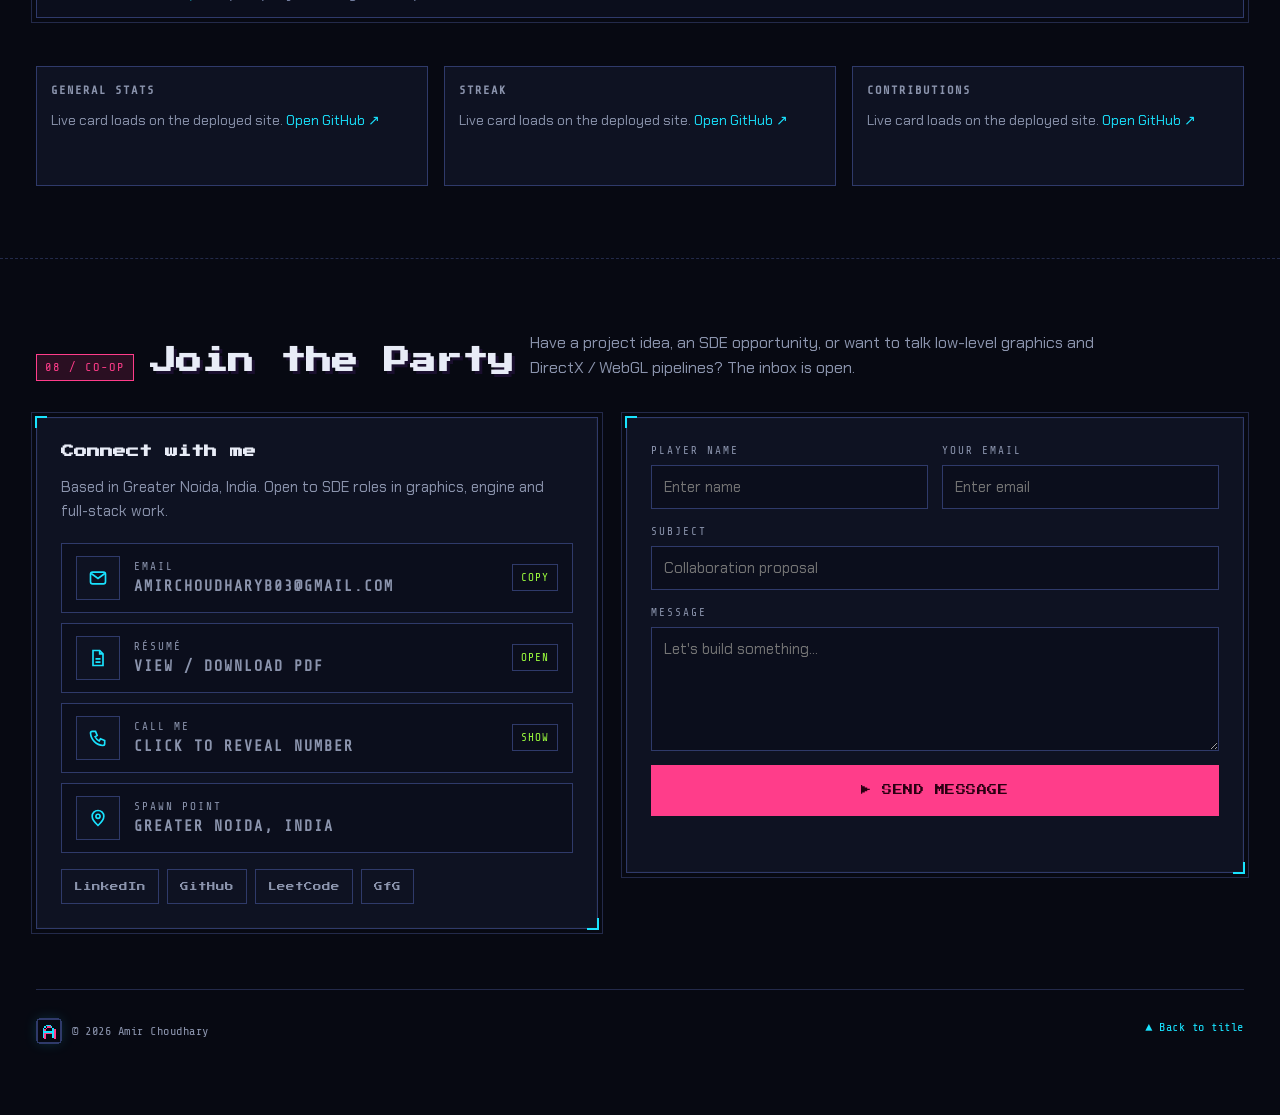
==== commit c1293ba7: "Footer: logo, copyright and back-to-title only Drops the "hand-built with vanilla JS" line; the pixe" ====
--- a/index.html
+++ b/index.html
@@ -102,7 +102,6 @@
 .brand:hover .logo,.brand:focus-visible .logo{transform:translateY(-1px);filter:drop-shadow(0 0 10px var(--cyan))}
 .hud nav{display:flex;gap:4px;margin-left:auto;overflow-x:auto;scrollbar-width:none;min-width:0}
 .hud nav::-webkit-scrollbar{display:none}
-@media (max-width:1100px){.hud nav{-webkit-mask-image:linear-gradient(90deg,#000 calc(100% - 36px),transparent);mask-image:linear-gradient(90deg,#000 calc(100% - 36px),transparent)}.hud nav.end{-webkit-mask-image:none;mask-image:none}}
 .hud nav a{font-family:var(--mono);font-size:13px;letter-spacing:.5px;color:var(--mut);padding:6px 10px;border:1px solid transparent;white-space:nowrap;text-transform:uppercase}
 .hud nav a:hover{color:var(--tx);text-decoration:none}
 .hud nav a.on{color:var(--lime);border-color:var(--line2);background:var(--panel)}
@@ -397,7 +396,7 @@
       <a href="#console">Console</a>
       <a href="#coop">Co-op</a>
     </nav>
-    <div class="lvl" id="lvl">LV 00 · XP 0%</div>
+    <div class="lvl" id="lvl">XP 0%</div>
   </div>
   <div class="xp" aria-hidden="true"><i id="xpbar"></i></div>
 </header>
@@ -755,8 +754,7 @@
           <p class="off">Live card loads on the deployed site. <a href="https://github.com/Amirchoudhary09" target="_blank" rel="noopener">Open GitHub ↗</a></p>
         </div>
         <div class="gh rv"><h3>Contributions</h3>
-          <!-- the snake is drawn over the real contribution grid by .github/workflows/snake.yml in the profile repo (daily) -->
-          <img src="https://raw.githubusercontent.com/Amirchoudhary09/Amirchoudhary09/output/github-snake-dark.svg" alt="Amir's GitHub contribution grid for the last year, with the snake eating the commits" width="880" height="192" loading="lazy" onerror="this.parentElement.classList.add('off')">
+          <img src="https://ghchart.rshah.org/19e3ff/Amirchoudhary09" alt="Amir's GitHub contributions calendar for the last year" width="663" height="104" loading="lazy" onerror="this.parentElement.classList.add('off')">
           <p class="off">Live card loads on the deployed site. <a href="https://github.com/Amirchoudhary09" target="_blank" rel="noopener">Open GitHub ↗</a></p>
         </div>
       </div>
@@ -771,7 +769,7 @@
     <div class="coop">
       <div class="panel cinfo rv">
         <h3>Connect with me</h3>
-        <p>Based in Greater Noida, India. Open to SDE roles in graphics, full-stack and Gen-AI work.</p>
+        <p>Based in Greater Noida, India. Open to SDE roles in graphics, engine and full-stack work.</p>
         <button type="button" class="cb" data-copy="amirchoudharyb03@gmail.com">
           <span class="ic"><svg viewBox="0 0 24 24" fill="none" stroke="currentColor" stroke-width="2"><rect x="3" y="5" width="18" height="14" rx="2.5"/><path d="m3.8 6.6 8.2 6 8.2-6"/></svg></span>
           <span><span>Email</span><strong>amirchoudharyb03@gmail.com</strong></span>
@@ -857,18 +855,14 @@
 })();
 
 /* ---------- XP bar + nav active ---------- */
-const xp=$('#xpbar'),lvl=$('#lvl'),navEl=$('#nav'),navLinks=$$('#nav a');let lastCur=-2;
+const xp=$('#xpbar'),lvl=$('#lvl'),navLinks=$$('#nav a');
 const secs=navLinks.map(a=>$(a.getAttribute('href')));
 function onScroll(){
   const max=document.documentElement.scrollHeight-innerHeight;const p=max>0?Math.min(1,scrollY/max):0;
-  xp.style.width=(p*100).toFixed(1)+'%';
+  xp.style.width=(p*100).toFixed(1)+'%';lvl.textContent='XP '+Math.round(p*100)+'%';
   let cur=-1;secs.forEach((s,i)=>{if(s&&s.getBoundingClientRect().top<innerHeight*.45)cur=i;});
   navLinks.forEach((a,i)=>a.classList.toggle('on',i===cur));
-  lvl.textContent='LV '+String(cur+1).padStart(2,'0')+' · XP '+Math.round(p*100)+'%';
-  if(cur!==lastCur){lastCur=cur;const a=navLinks[cur];if(a&&navEl.scrollWidth>navEl.clientWidth){const ar=a.getBoundingClientRect(),nr=navEl.getBoundingClientRect();navEl.scrollTo({left:navEl.scrollLeft+(ar.left-nr.left)-nr.width/2+ar.width/2,behavior:reduced?'auto':'smooth'});}}
 }
-const navEnd=()=>navEl.classList.toggle('end',navEl.scrollLeft+navEl.clientWidth>=navEl.scrollWidth-2);
-navEl.addEventListener('scroll',navEnd,{passive:true});addEventListener('resize',navEnd);navEnd();
 addEventListener('scroll',onScroll,{passive:true});onScroll();
 
 /* ---------- typed strap-line ---------- */
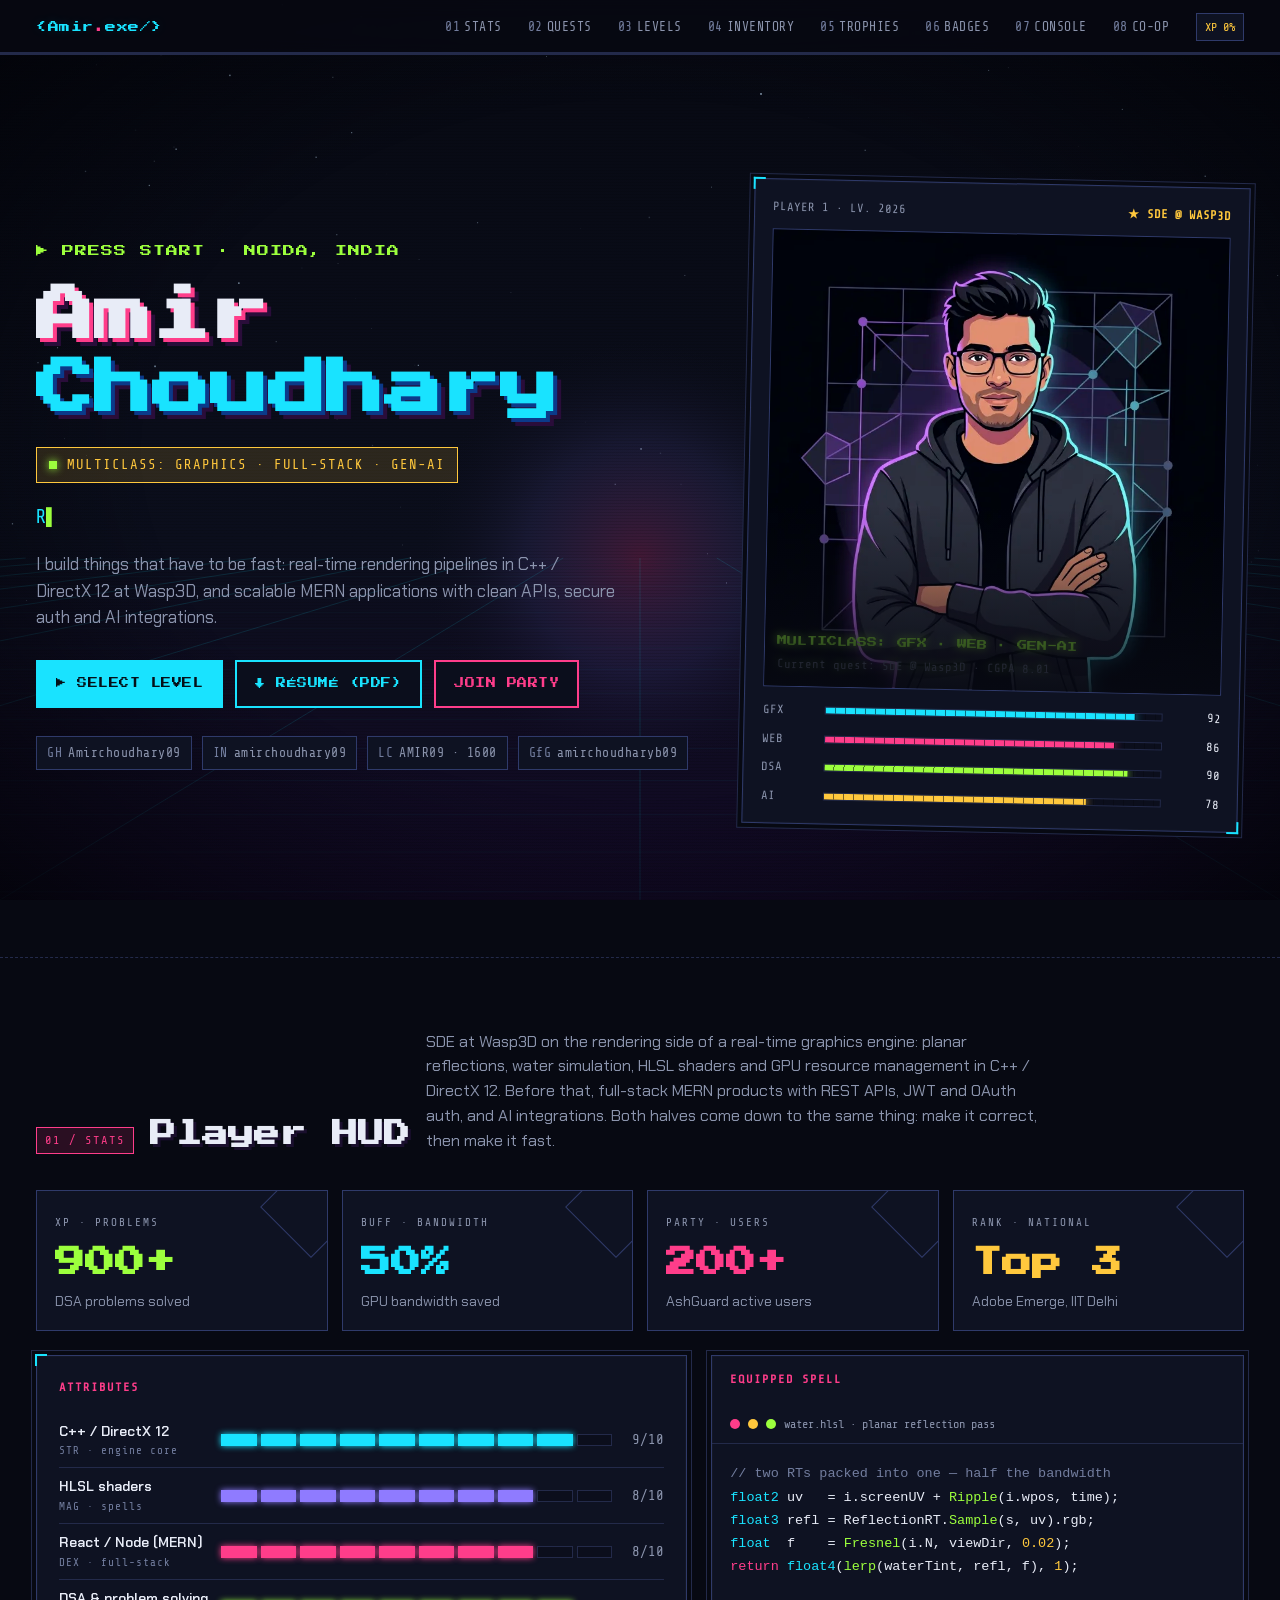
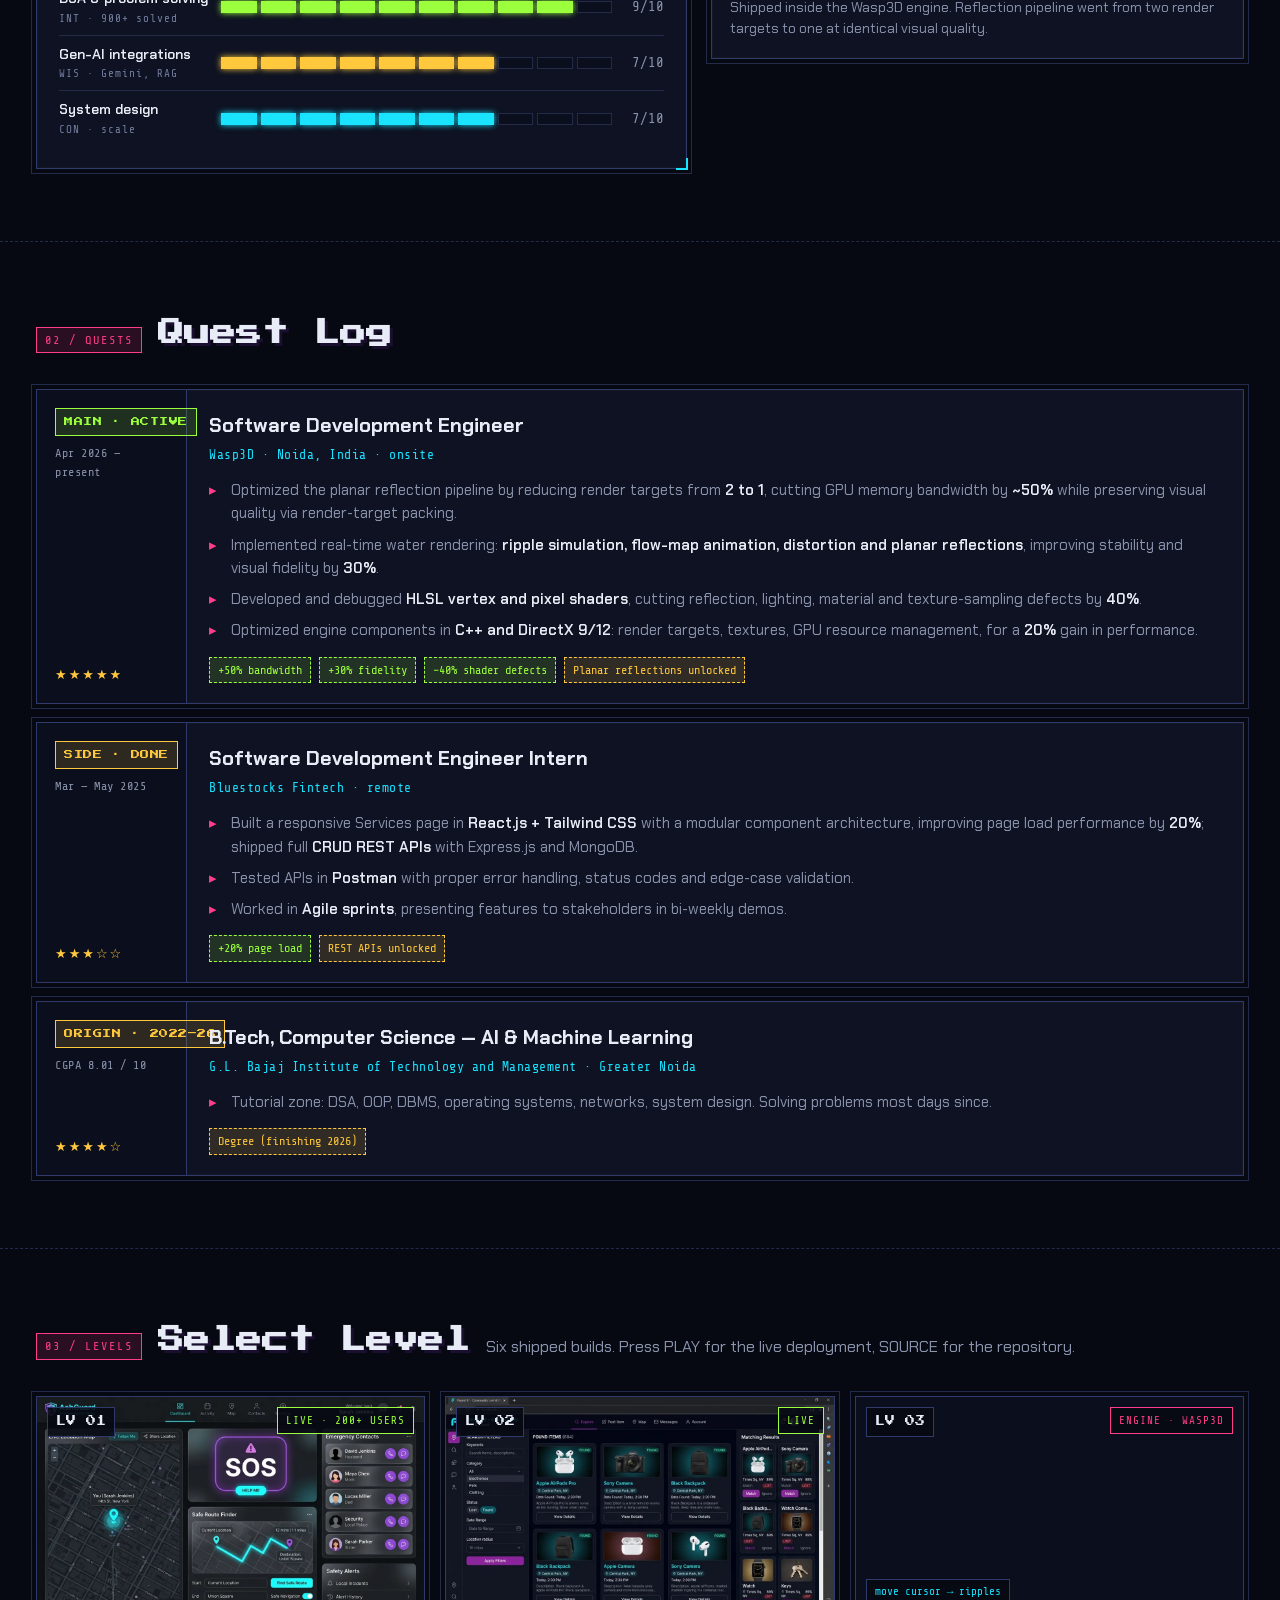
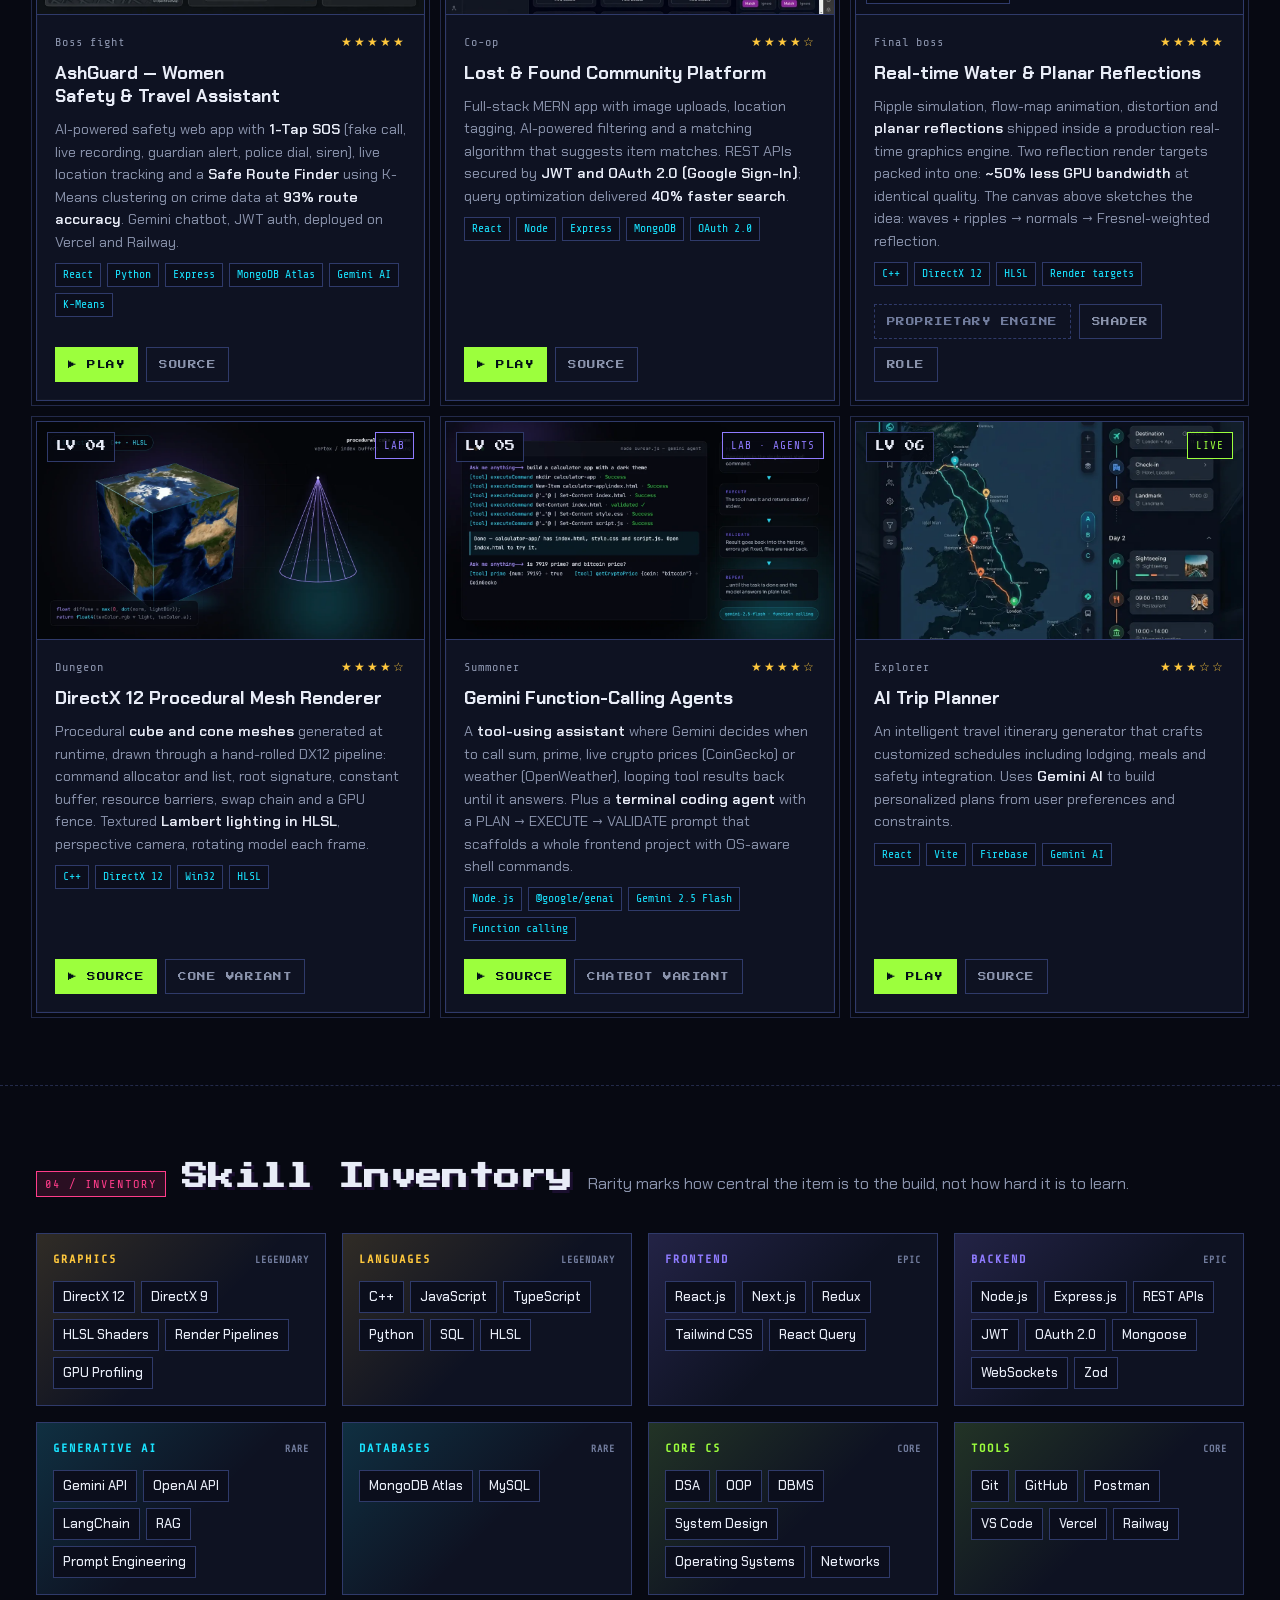
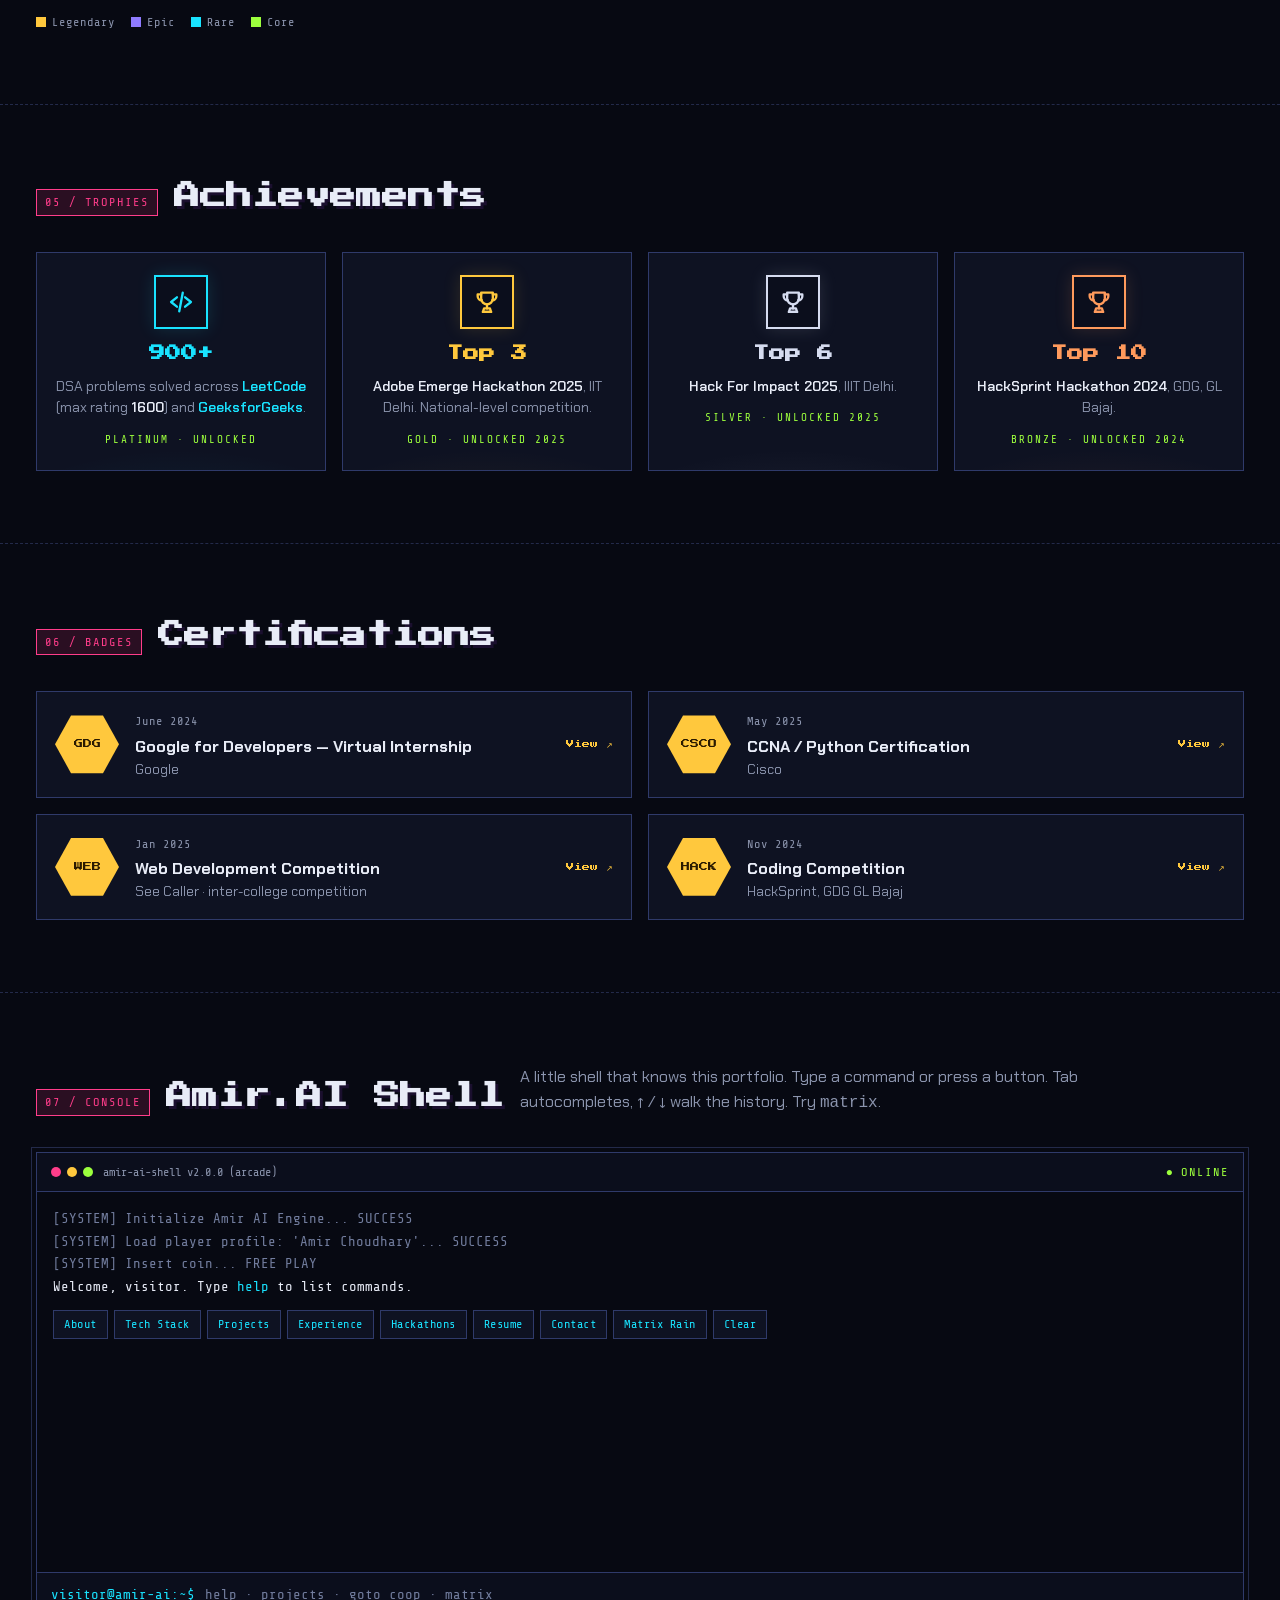
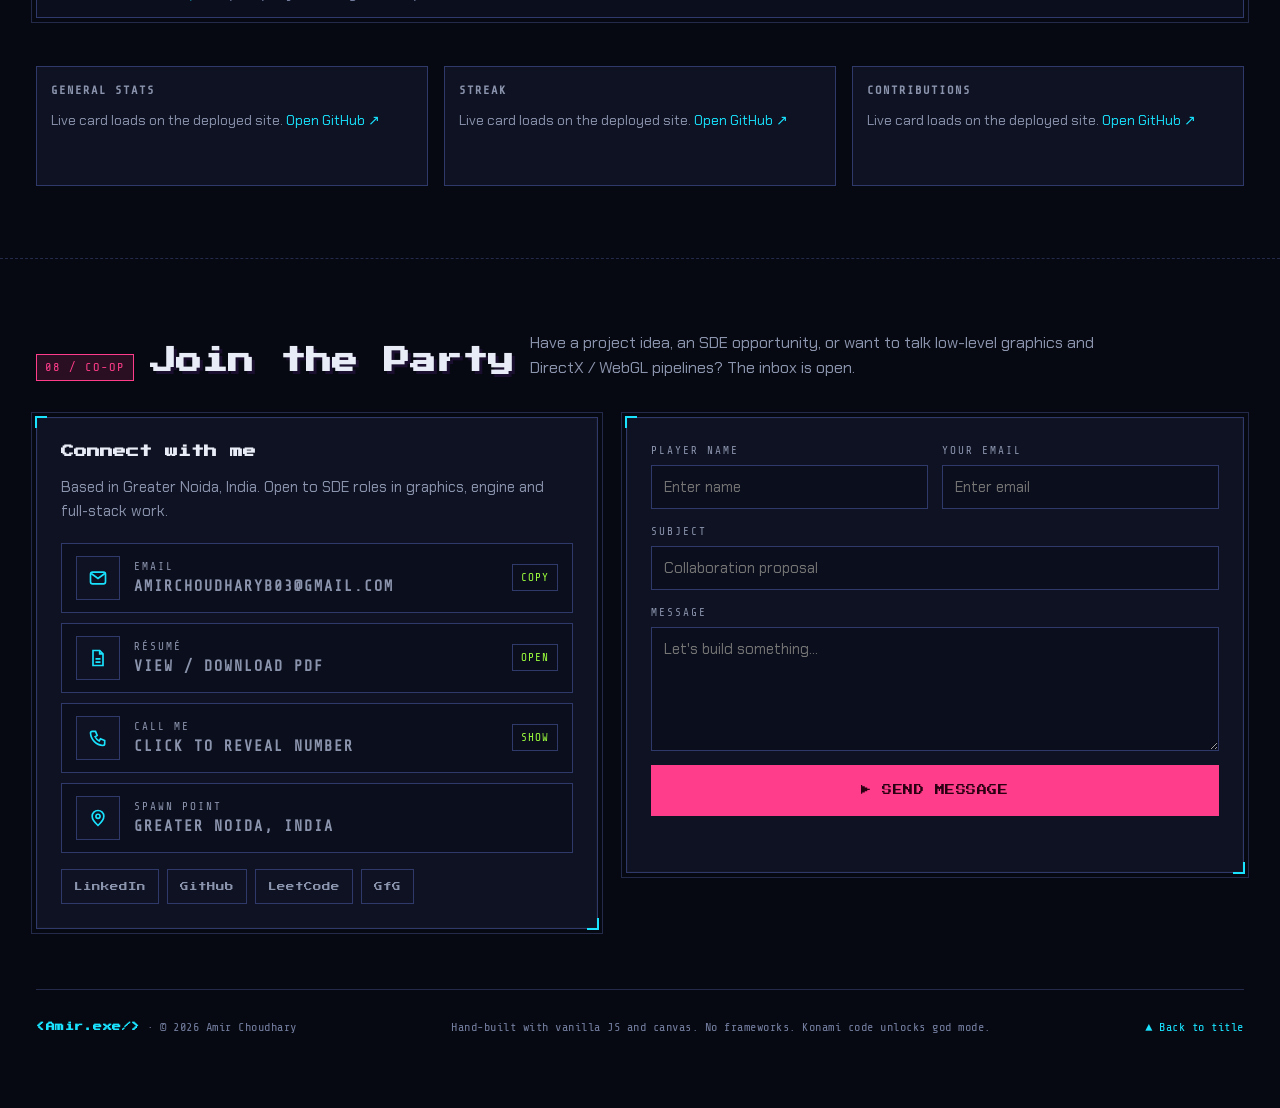
==== commit 327104e1: "Contributions card: self-hosted snake graph instead of ghchart.rshah.org ghchart.rshah.org answers H" ====
--- a/index.html
+++ b/index.html
@@ -97,14 +97,15 @@
 /* ---------- HUD ---------- */
 .hud{position:sticky;top:env(safe-area-inset-top,0px);z-index:50;background:rgba(7,9,18,.86);backdrop-filter:blur(10px);border-bottom:1px solid var(--line)}
 .hud__in{display:flex;align-items:center;gap:16px;padding-block:10px;padding-left:max(16px,env(safe-area-inset-left,0px));padding-right:max(16px,env(safe-area-inset-right,0px));max-width:1240px;margin:0 auto}
-.brand{display:inline-flex;flex:none;line-height:0}
-.logo{display:block;width:34px;height:34px;filter:drop-shadow(0 0 6px var(--cyan-dim));transition:transform .2s var(--ease),filter .2s}
-.brand:hover .logo,.brand:focus-visible .logo{transform:translateY(-1px);filter:drop-shadow(0 0 10px var(--cyan))}
+.brand{font-family:var(--pixel);font-size:11px;color:var(--cyan);letter-spacing:.5px;white-space:nowrap;text-shadow:0 0 12px var(--cyan-dim)}
+.brand:hover{text-decoration:none}
+.brand b{color:var(--mag)}
 .hud nav{display:flex;gap:4px;margin-left:auto;overflow-x:auto;scrollbar-width:none;min-width:0}
 .hud nav::-webkit-scrollbar{display:none}
 .hud nav a{font-family:var(--mono);font-size:13px;letter-spacing:.5px;color:var(--mut);padding:6px 10px;border:1px solid transparent;white-space:nowrap;text-transform:uppercase}
 .hud nav a:hover{color:var(--tx);text-decoration:none}
 .hud nav a.on{color:var(--lime);border-color:var(--line2);background:var(--panel)}
+.hud nav a span{color:var(--dim);margin-right:4px}
 .xp{position:absolute;left:0;right:0;bottom:-1px;height:3px;background:var(--line)}
 .xp i{display:block;height:100%;width:0;background:linear-gradient(90deg,var(--cyan),var(--lime));box-shadow:0 0 10px var(--lime)}
 .lvl{font-family:var(--mono);font-size:12px;color:var(--gold);white-space:nowrap;border:1px solid var(--line2);padding:4px 8px;background:var(--panel)}
@@ -335,8 +336,7 @@
 form .bad{border-color:var(--mag);box-shadow:0 0 0 3px var(--mag-dim)}
 .form__copy{display:block;margin-top:8px;font-family:var(--mono);font-size:12px;color:var(--gold);text-decoration:underline}
 .foot{margin-top:60px;padding-top:28px;border-top:1px solid var(--line);display:flex;justify-content:space-between;gap:16px;flex-wrap:wrap;font-family:var(--mono);font-size:12px;color:var(--dim);letter-spacing:.5px}
-.foot__brand{display:inline-flex;align-items:center;gap:10px;color:var(--mut)}
-.logo--sm{width:26px;height:26px}
+.foot b{color:var(--cyan);font-family:var(--pixel);font-size:9px}
 
 /* ---------- reveal + motion ---------- */
 .rv{opacity:1;transform:none;transition:opacity .7s var(--ease),transform .7s var(--ease)}
@@ -385,16 +385,16 @@
 
 <header class="hud">
   <div class="hud__in">
-    <a class="brand" href="#start" aria-label="Amir Choudhary — back to the title screen"><svg class="logo" viewBox="0 0 16 16" width="34" height="34" shape-rendering="crispEdges" aria-hidden="true"><rect width="16" height="16" rx="3" fill="#070912"/><rect x=".5" y=".5" width="15" height="15" rx="2.5" fill="none" stroke="#2f3a6a"/><path transform="translate(1 1)" fill="#ff3d8a" d="M6 4h3v1H6zM5 5h1v1H5zM9 5h1v1H9zM4 6h1v2H4zM10 6h1v2h-1zM4 8h7v1H4zM4 9h1v3H4zM10 9h1v3h-1z"/><path fill="#19e3ff" d="M6 4h3v1H6zM5 5h1v1H5zM9 5h1v1H9zM4 6h1v2H4zM10 6h1v2h-1zM4 8h7v1H4zM4 9h1v3H4zM10 9h1v3h-1z"/></svg></a>
+    <a class="brand" href="#start">&lt;Amir<b>.</b>exe/&gt;</a>
     <nav id="nav" aria-label="Screens">
-      <a href="#stats">Stats</a>
-      <a href="#quests">Quests</a>
-      <a href="#levels">Levels</a>
-      <a href="#inventory">Inventory</a>
-      <a href="#trophies">Trophies</a>
-      <a href="#badges">Badges</a>
-      <a href="#console">Console</a>
-      <a href="#coop">Co-op</a>
+      <a href="#stats"><span>01</span>Stats</a>
+      <a href="#quests"><span>02</span>Quests</a>
+      <a href="#levels"><span>03</span>Levels</a>
+      <a href="#inventory"><span>04</span>Inventory</a>
+      <a href="#trophies"><span>05</span>Trophies</a>
+      <a href="#badges"><span>06</span>Badges</a>
+      <a href="#console"><span>07</span>Console</a>
+      <a href="#coop"><span>08</span>Co-op</a>
     </nav>
     <div class="lvl" id="lvl">XP 0%</div>
   </div>
@@ -754,7 +754,8 @@
           <p class="off">Live card loads on the deployed site. <a href="https://github.com/Amirchoudhary09" target="_blank" rel="noopener">Open GitHub ↗</a></p>
         </div>
         <div class="gh rv"><h3>Contributions</h3>
-          <img src="https://ghchart.rshah.org/19e3ff/Amirchoudhary09" alt="Amir's GitHub contributions calendar for the last year" width="663" height="104" loading="lazy" onerror="this.parentElement.classList.add('off')">
+          <!-- the snake is drawn over the real contribution grid by .github/workflows/snake.yml in the profile repo (daily) -->
+          <img src="https://raw.githubusercontent.com/Amirchoudhary09/Amirchoudhary09/output/github-snake-dark.svg" alt="Amir's GitHub contribution grid for the last year, with the snake eating the commits" width="880" height="192" loading="lazy" onerror="this.parentElement.classList.add('off')">
           <p class="off">Live card loads on the deployed site. <a href="https://github.com/Amirchoudhary09" target="_blank" rel="noopener">Open GitHub ↗</a></p>
         </div>
       </div>
@@ -812,7 +813,8 @@
     </div>
 
     <footer class="foot">
-      <span class="foot__brand"><svg class="logo logo--sm" viewBox="0 0 16 16" width="26" height="26" shape-rendering="crispEdges" aria-hidden="true"><rect width="16" height="16" rx="3" fill="#070912"/><rect x=".5" y=".5" width="15" height="15" rx="2.5" fill="none" stroke="#2f3a6a"/><path transform="translate(1 1)" fill="#ff3d8a" d="M6 4h3v1H6zM5 5h1v1H5zM9 5h1v1H9zM4 6h1v2H4zM10 6h1v2h-1zM4 8h7v1H4zM4 9h1v3H4zM10 9h1v3h-1z"/><path fill="#19e3ff" d="M6 4h3v1H6zM5 5h1v1H5zM9 5h1v1H9zM4 6h1v2H4zM10 6h1v2h-1zM4 8h7v1H4zM4 9h1v3H4zM10 9h1v3h-1z"/></svg> © 2026 Amir Choudhary</span>
+      <span><b>&lt;Amir.exe/&gt;</b> · © 2026 Amir Choudhary</span>
+      <span>Hand-built with vanilla JS and canvas. No frameworks. Konami code unlocks god mode.</span>
       <a href="#start">▲ Back to title</a>
     </footer>
   </div>
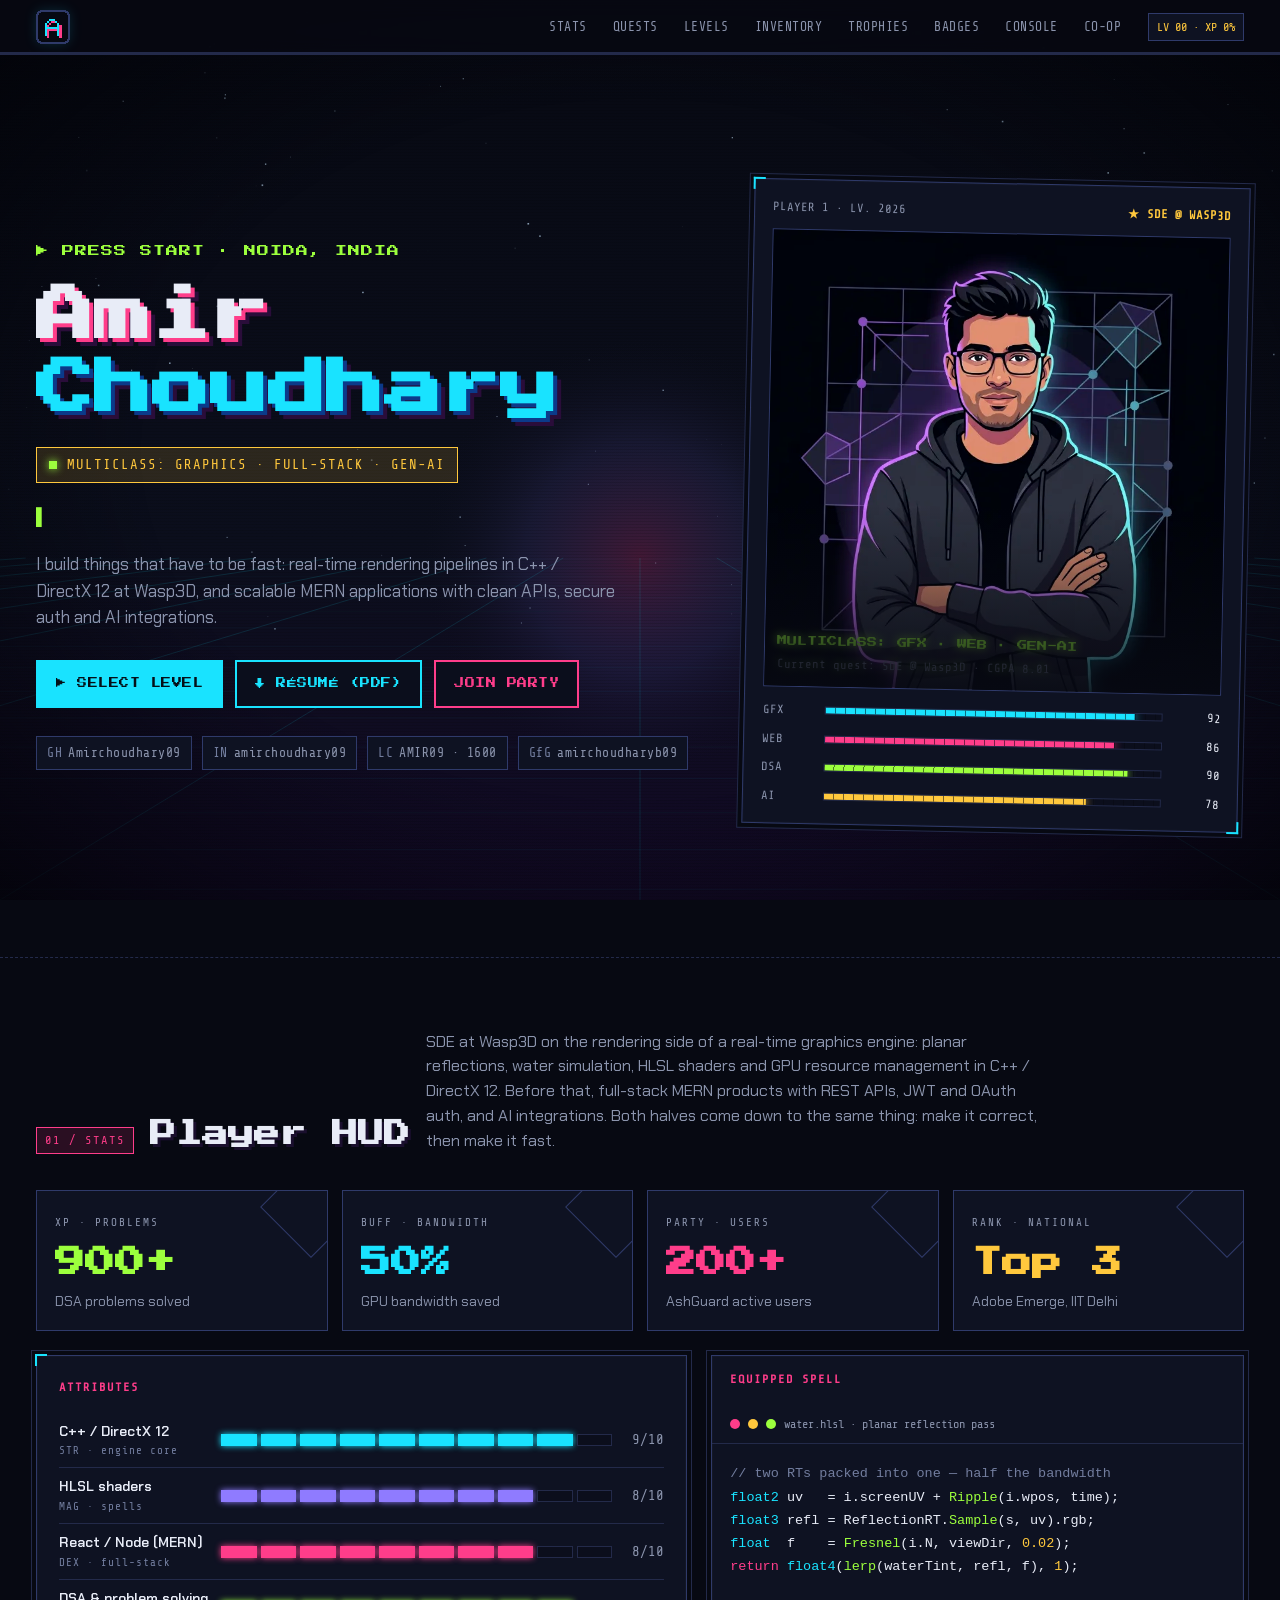
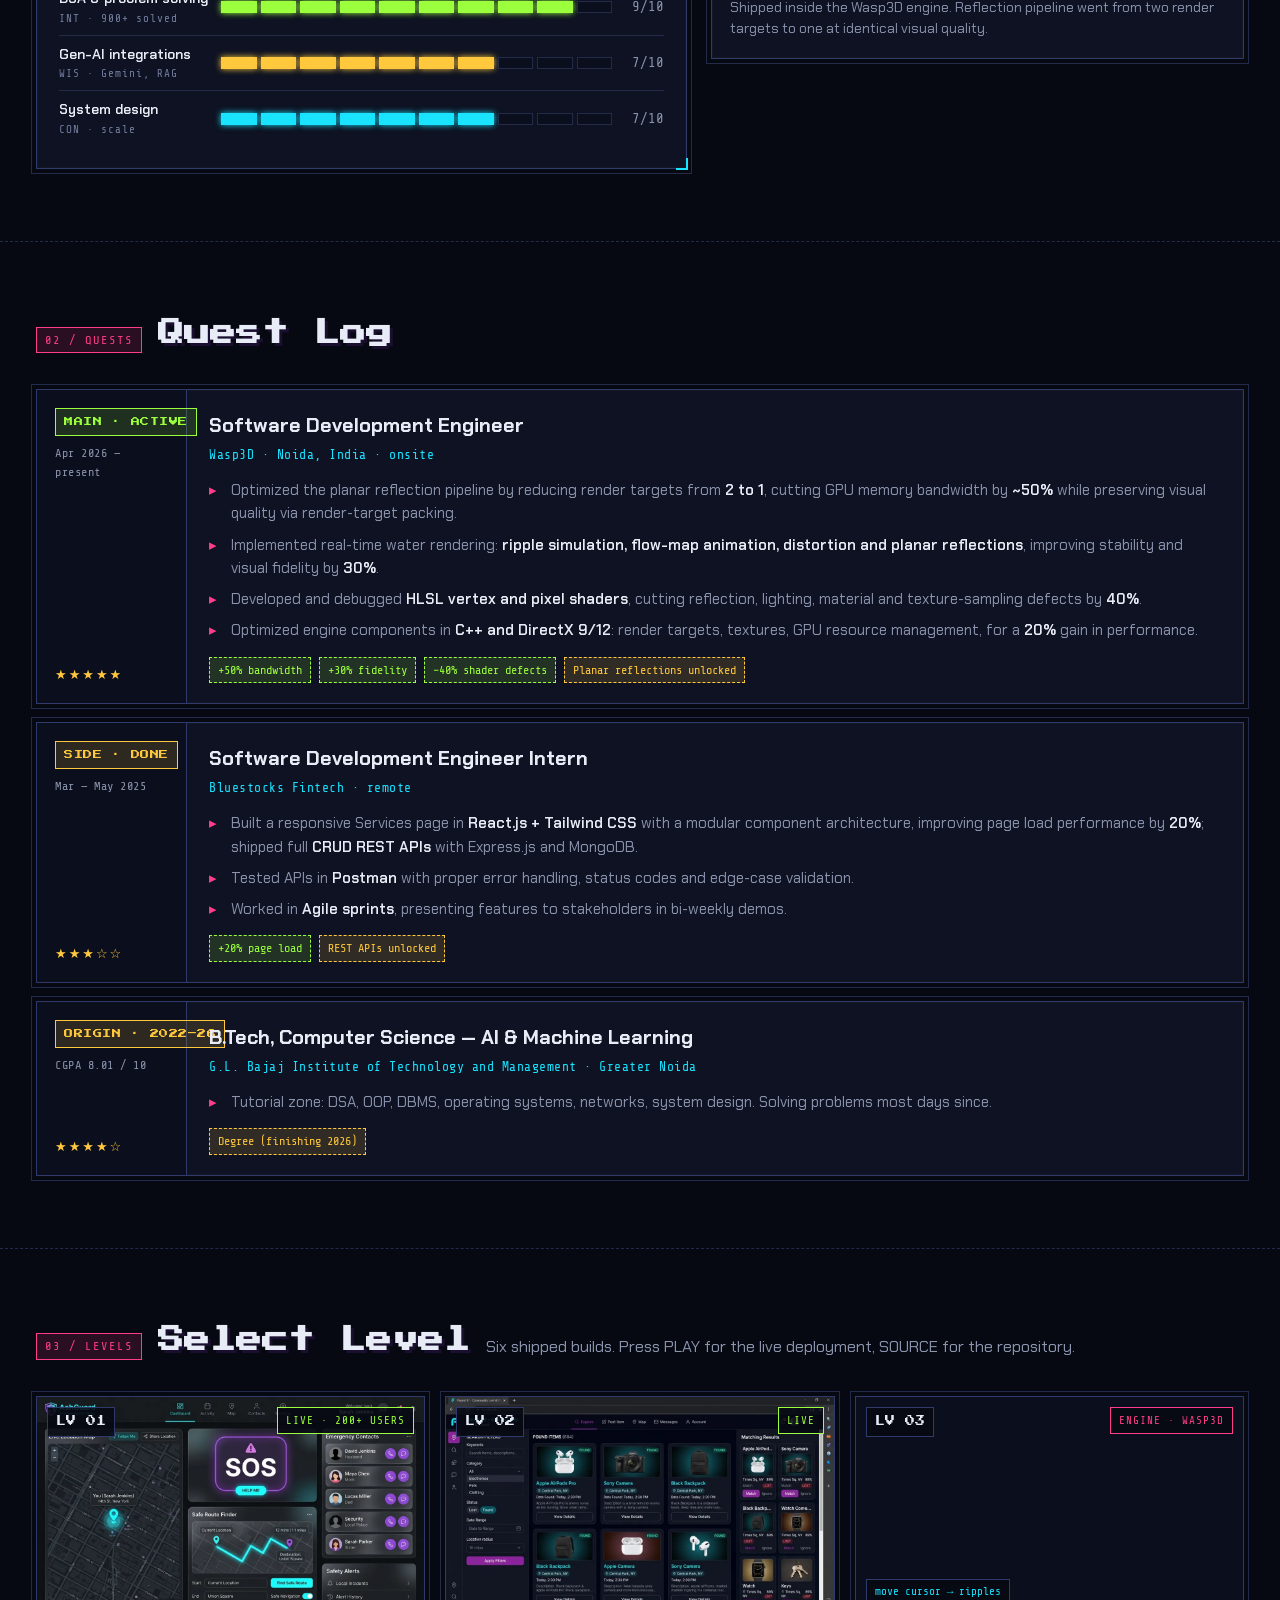
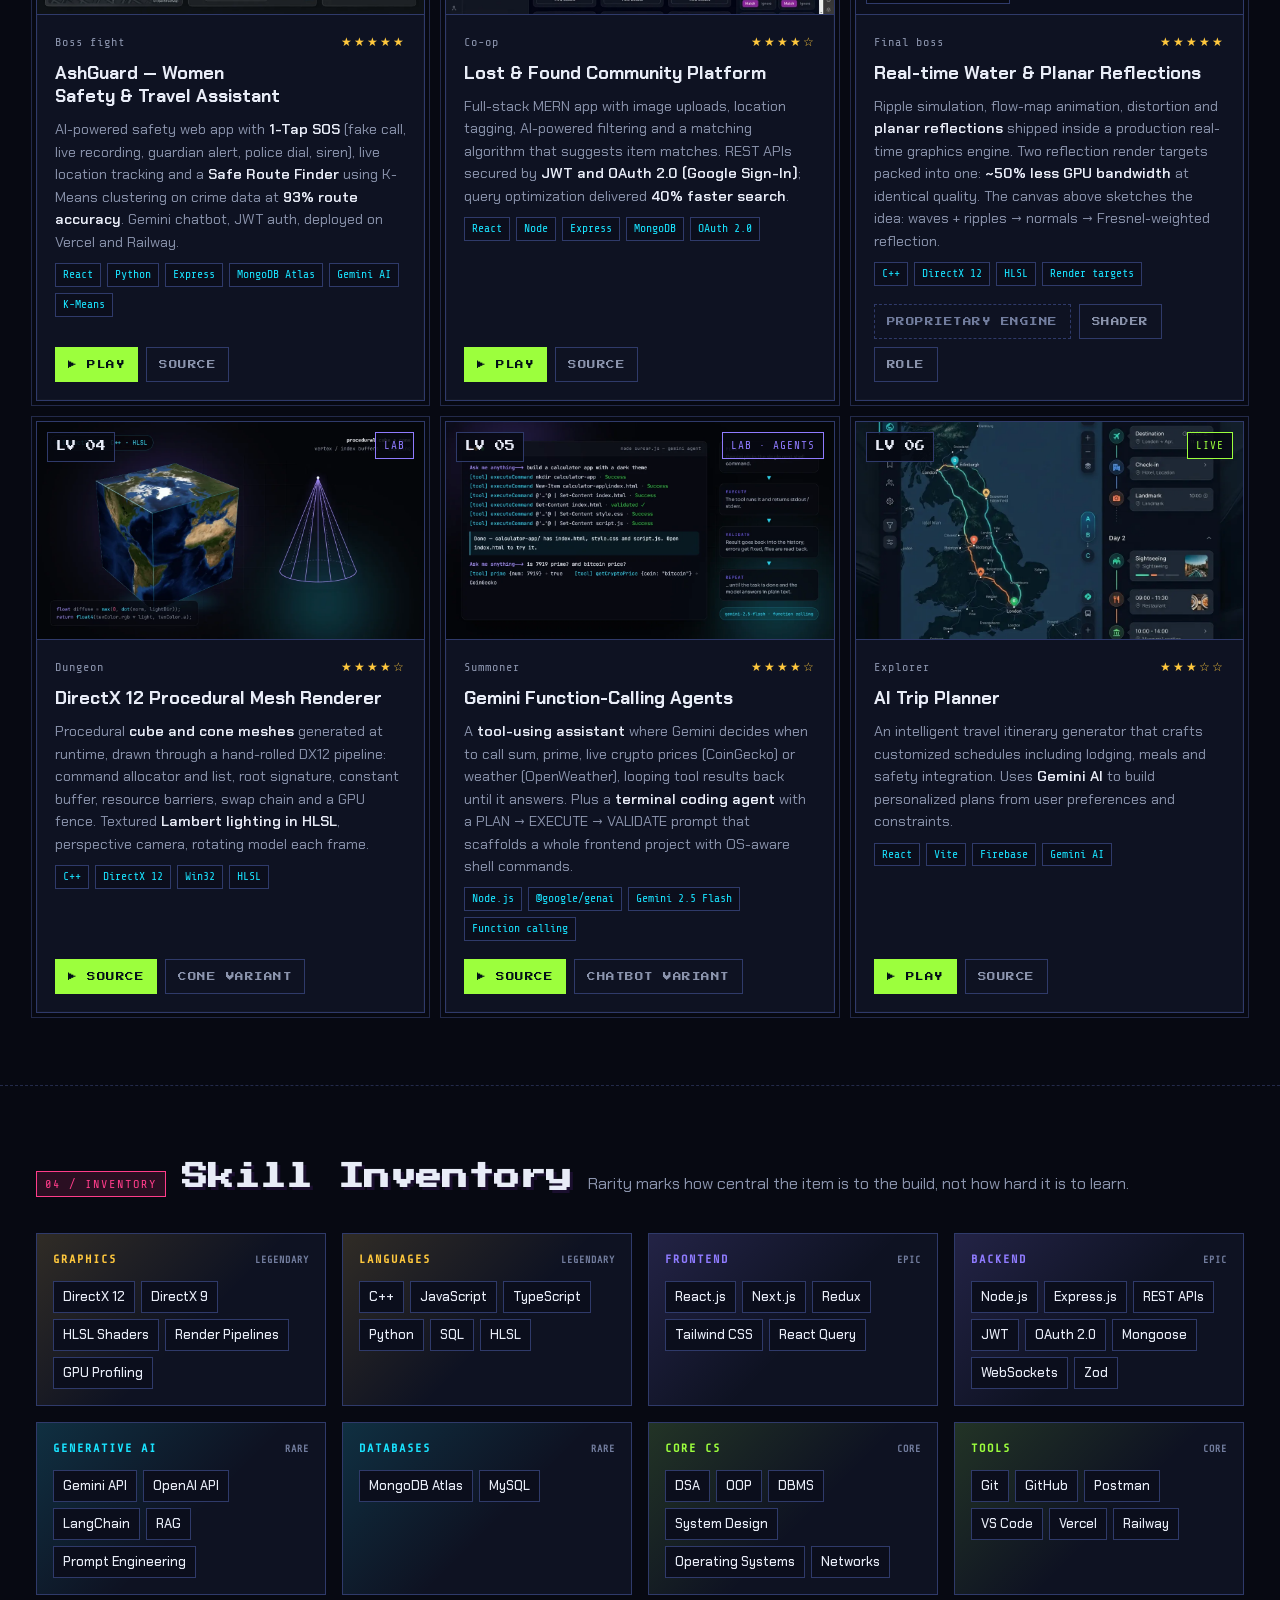
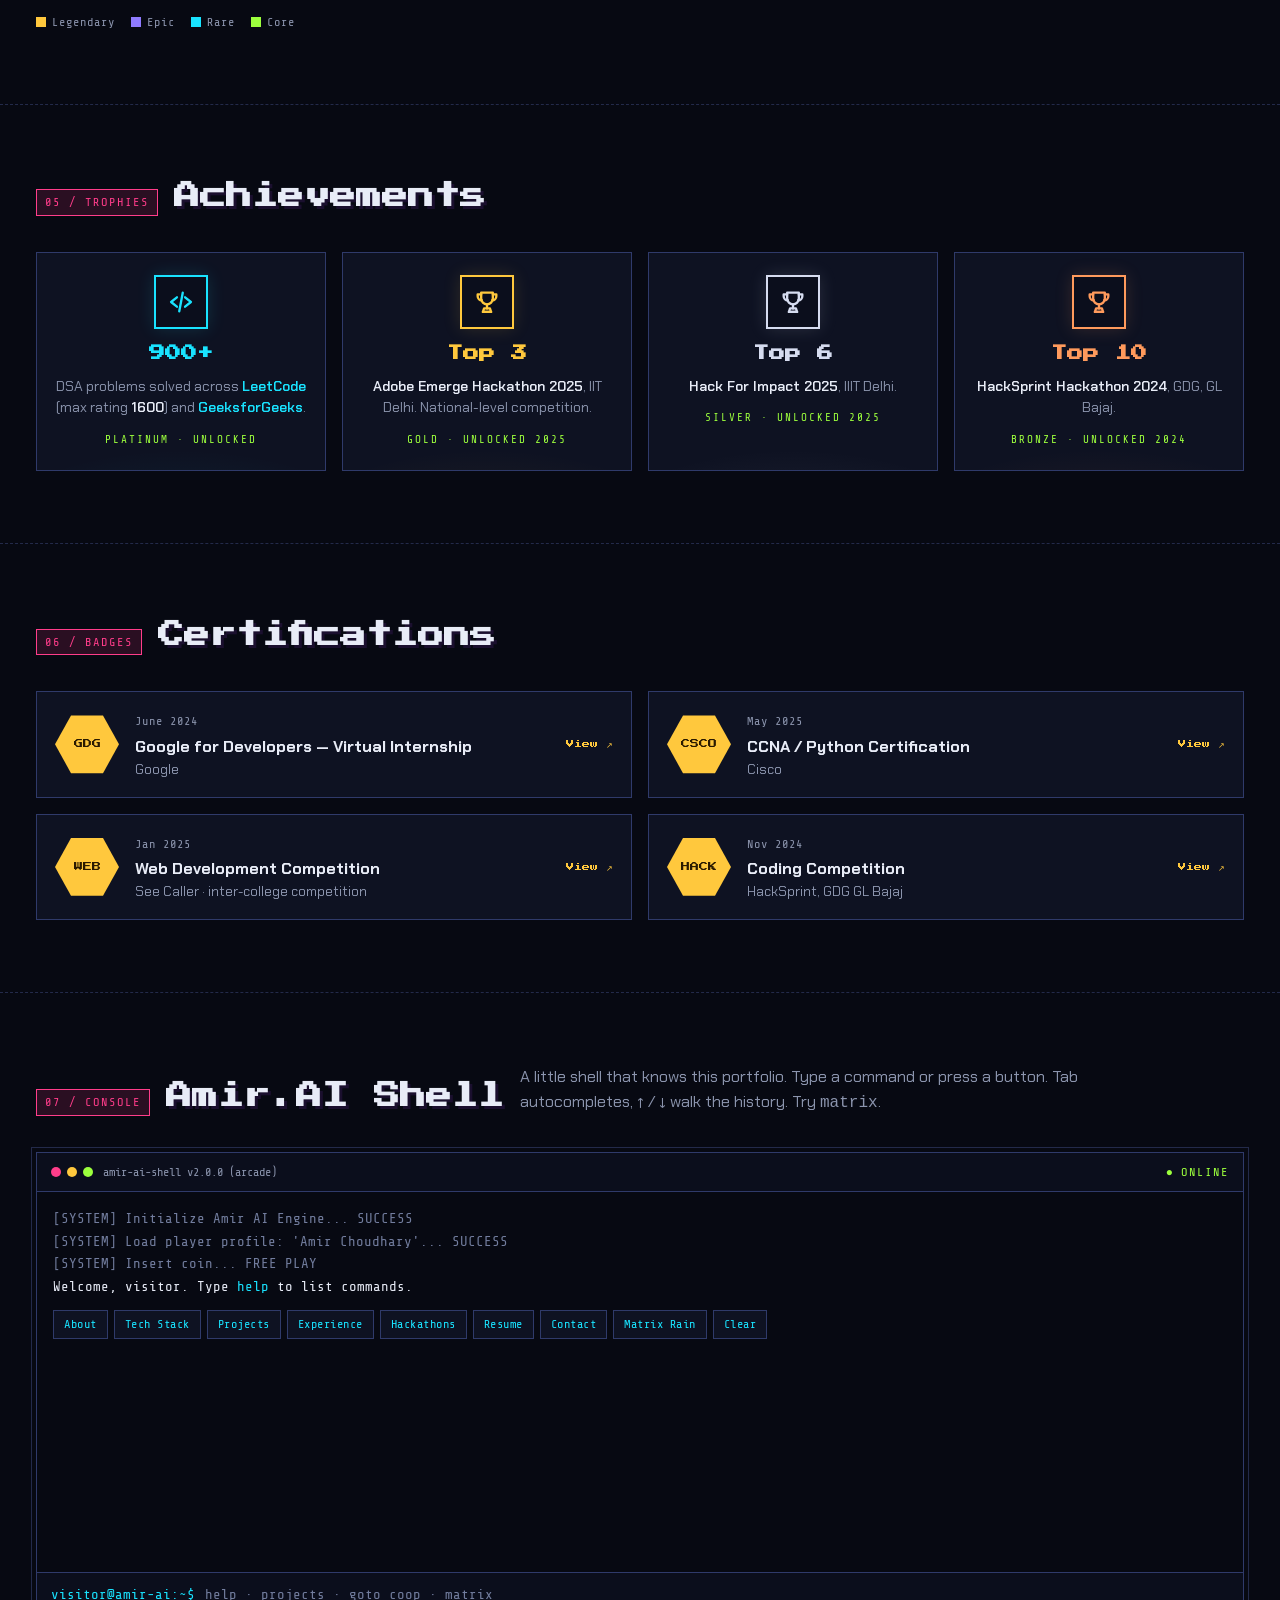
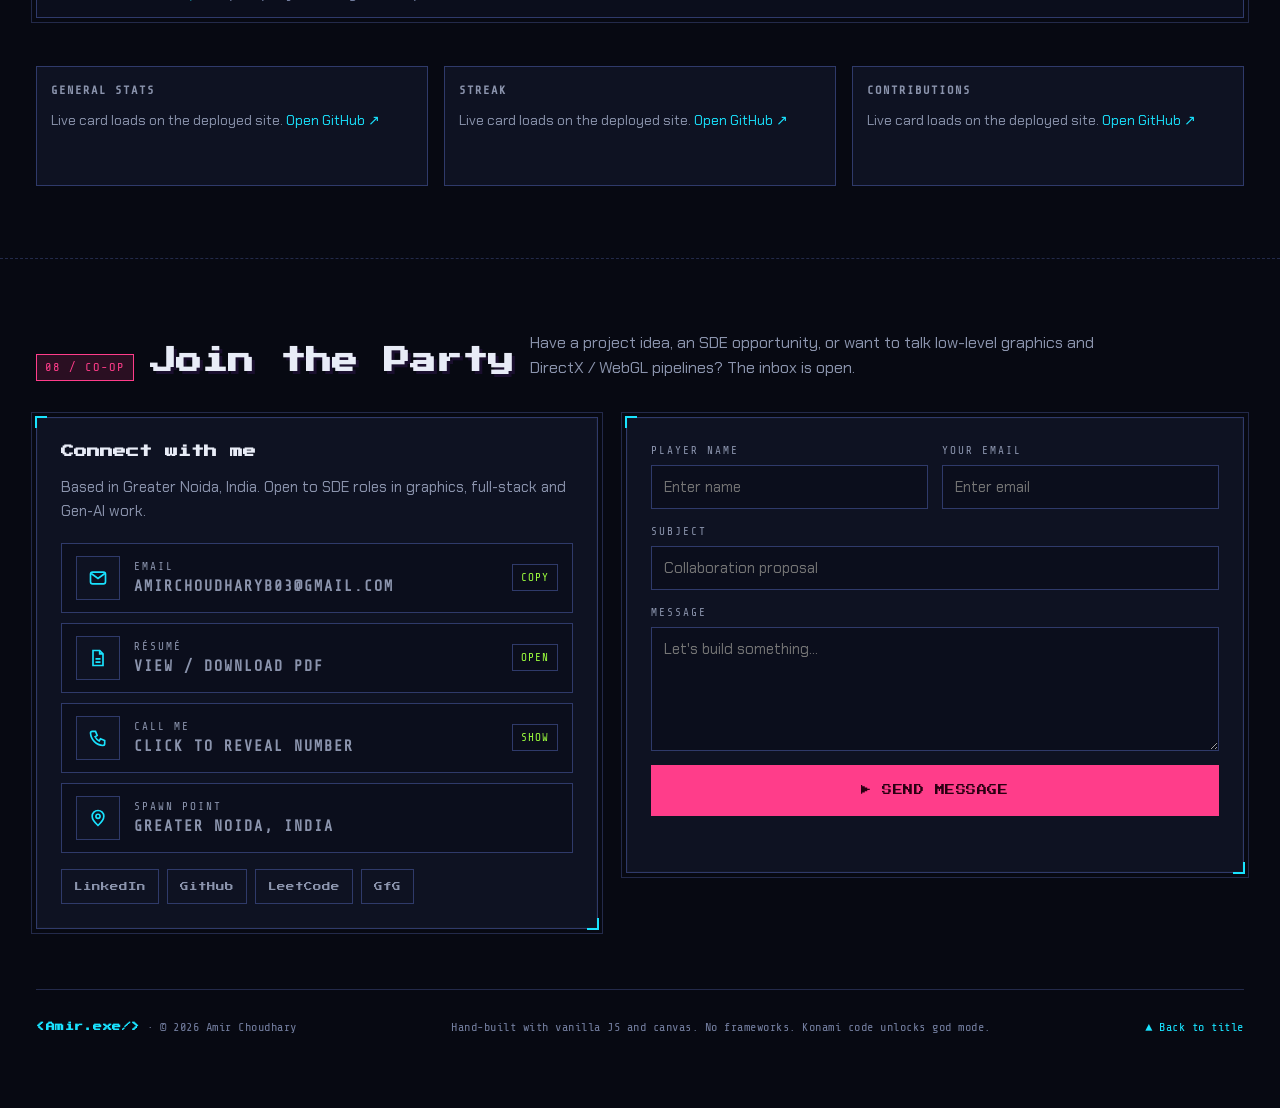
==== commit ed510e93: "Merge pull request #4 from Amirchoudhary09/gh-cards Contributions card: use the self-hosted snake gr" ====
--- a/index.html
+++ b/index.html
@@ -97,15 +97,15 @@
 /* ---------- HUD ---------- */
 .hud{position:sticky;top:env(safe-area-inset-top,0px);z-index:50;background:rgba(7,9,18,.86);backdrop-filter:blur(10px);border-bottom:1px solid var(--line)}
 .hud__in{display:flex;align-items:center;gap:16px;padding-block:10px;padding-left:max(16px,env(safe-area-inset-left,0px));padding-right:max(16px,env(safe-area-inset-right,0px));max-width:1240px;margin:0 auto}
-.brand{font-family:var(--pixel);font-size:11px;color:var(--cyan);letter-spacing:.5px;white-space:nowrap;text-shadow:0 0 12px var(--cyan-dim)}
-.brand:hover{text-decoration:none}
-.brand b{color:var(--mag)}
+.brand{display:inline-flex;flex:none;line-height:0}
+.logo{display:block;width:34px;height:34px;filter:drop-shadow(0 0 6px var(--cyan-dim));transition:transform .2s var(--ease),filter .2s}
+.brand:hover .logo,.brand:focus-visible .logo{transform:translateY(-1px);filter:drop-shadow(0 0 10px var(--cyan))}
 .hud nav{display:flex;gap:4px;margin-left:auto;overflow-x:auto;scrollbar-width:none;min-width:0}
 .hud nav::-webkit-scrollbar{display:none}
+@media (max-width:1100px){.hud nav{-webkit-mask-image:linear-gradient(90deg,#000 calc(100% - 36px),transparent);mask-image:linear-gradient(90deg,#000 calc(100% - 36px),transparent)}.hud nav.end{-webkit-mask-image:none;mask-image:none}}
 .hud nav a{font-family:var(--mono);font-size:13px;letter-spacing:.5px;color:var(--mut);padding:6px 10px;border:1px solid transparent;white-space:nowrap;text-transform:uppercase}
 .hud nav a:hover{color:var(--tx);text-decoration:none}
 .hud nav a.on{color:var(--lime);border-color:var(--line2);background:var(--panel)}
-.hud nav a span{color:var(--dim);margin-right:4px}
 .xp{position:absolute;left:0;right:0;bottom:-1px;height:3px;background:var(--line)}
 .xp i{display:block;height:100%;width:0;background:linear-gradient(90deg,var(--cyan),var(--lime));box-shadow:0 0 10px var(--lime)}
 .lvl{font-family:var(--mono);font-size:12px;color:var(--gold);white-space:nowrap;border:1px solid var(--line2);padding:4px 8px;background:var(--panel)}
@@ -385,18 +385,18 @@
 
 <header class="hud">
   <div class="hud__in">
-    <a class="brand" href="#start">&lt;Amir<b>.</b>exe/&gt;</a>
+    <a class="brand" href="#start" aria-label="Amir Choudhary — back to the title screen"><svg class="logo" viewBox="0 0 16 16" width="34" height="34" shape-rendering="crispEdges" aria-hidden="true"><rect width="16" height="16" rx="3" fill="#070912"/><rect x=".5" y=".5" width="15" height="15" rx="2.5" fill="none" stroke="#2f3a6a"/><path transform="translate(1 1)" fill="#ff3d8a" d="M6 4h3v1H6zM5 5h1v1H5zM9 5h1v1H9zM4 6h1v2H4zM10 6h1v2h-1zM4 8h7v1H4zM4 9h1v3H4zM10 9h1v3h-1z"/><path fill="#19e3ff" d="M6 4h3v1H6zM5 5h1v1H5zM9 5h1v1H9zM4 6h1v2H4zM10 6h1v2h-1zM4 8h7v1H4zM4 9h1v3H4zM10 9h1v3h-1z"/></svg></a>
     <nav id="nav" aria-label="Screens">
-      <a href="#stats"><span>01</span>Stats</a>
-      <a href="#quests"><span>02</span>Quests</a>
-      <a href="#levels"><span>03</span>Levels</a>
-      <a href="#inventory"><span>04</span>Inventory</a>
-      <a href="#trophies"><span>05</span>Trophies</a>
-      <a href="#badges"><span>06</span>Badges</a>
-      <a href="#console"><span>07</span>Console</a>
-      <a href="#coop"><span>08</span>Co-op</a>
+      <a href="#stats">Stats</a>
+      <a href="#quests">Quests</a>
+      <a href="#levels">Levels</a>
+      <a href="#inventory">Inventory</a>
+      <a href="#trophies">Trophies</a>
+      <a href="#badges">Badges</a>
+      <a href="#console">Console</a>
+      <a href="#coop">Co-op</a>
     </nav>
-    <div class="lvl" id="lvl">XP 0%</div>
+    <div class="lvl" id="lvl">LV 00 · XP 0%</div>
   </div>
   <div class="xp" aria-hidden="true"><i id="xpbar"></i></div>
 </header>
@@ -770,7 +770,7 @@
     <div class="coop">
       <div class="panel cinfo rv">
         <h3>Connect with me</h3>
-        <p>Based in Greater Noida, India. Open to SDE roles in graphics, engine and full-stack work.</p>
+        <p>Based in Greater Noida, India. Open to SDE roles in graphics, full-stack and Gen-AI work.</p>
         <button type="button" class="cb" data-copy="amirchoudharyb03@gmail.com">
           <span class="ic"><svg viewBox="0 0 24 24" fill="none" stroke="currentColor" stroke-width="2"><rect x="3" y="5" width="18" height="14" rx="2.5"/><path d="m3.8 6.6 8.2 6 8.2-6"/></svg></span>
           <span><span>Email</span><strong>amirchoudharyb03@gmail.com</strong></span>
@@ -857,14 +857,18 @@
 })();
 
 /* ---------- XP bar + nav active ---------- */
-const xp=$('#xpbar'),lvl=$('#lvl'),navLinks=$$('#nav a');
+const xp=$('#xpbar'),lvl=$('#lvl'),navEl=$('#nav'),navLinks=$$('#nav a');let lastCur=-2;
 const secs=navLinks.map(a=>$(a.getAttribute('href')));
 function onScroll(){
   const max=document.documentElement.scrollHeight-innerHeight;const p=max>0?Math.min(1,scrollY/max):0;
-  xp.style.width=(p*100).toFixed(1)+'%';lvl.textContent='XP '+Math.round(p*100)+'%';
+  xp.style.width=(p*100).toFixed(1)+'%';
   let cur=-1;secs.forEach((s,i)=>{if(s&&s.getBoundingClientRect().top<innerHeight*.45)cur=i;});
   navLinks.forEach((a,i)=>a.classList.toggle('on',i===cur));
+  lvl.textContent='LV '+String(cur+1).padStart(2,'0')+' · XP '+Math.round(p*100)+'%';
+  if(cur!==lastCur){lastCur=cur;const a=navLinks[cur];if(a&&navEl.scrollWidth>navEl.clientWidth){const ar=a.getBoundingClientRect(),nr=navEl.getBoundingClientRect();navEl.scrollTo({left:navEl.scrollLeft+(ar.left-nr.left)-nr.width/2+ar.width/2,behavior:reduced?'auto':'smooth'});}}
 }
+const navEnd=()=>navEl.classList.toggle('end',navEl.scrollLeft+navEl.clientWidth>=navEl.scrollWidth-2);
+navEl.addEventListener('scroll',navEnd,{passive:true});addEventListener('resize',navEnd);navEnd();
 addEventListener('scroll',onScroll,{passive:true});onScroll();
 
 /* ---------- typed strap-line ---------- */
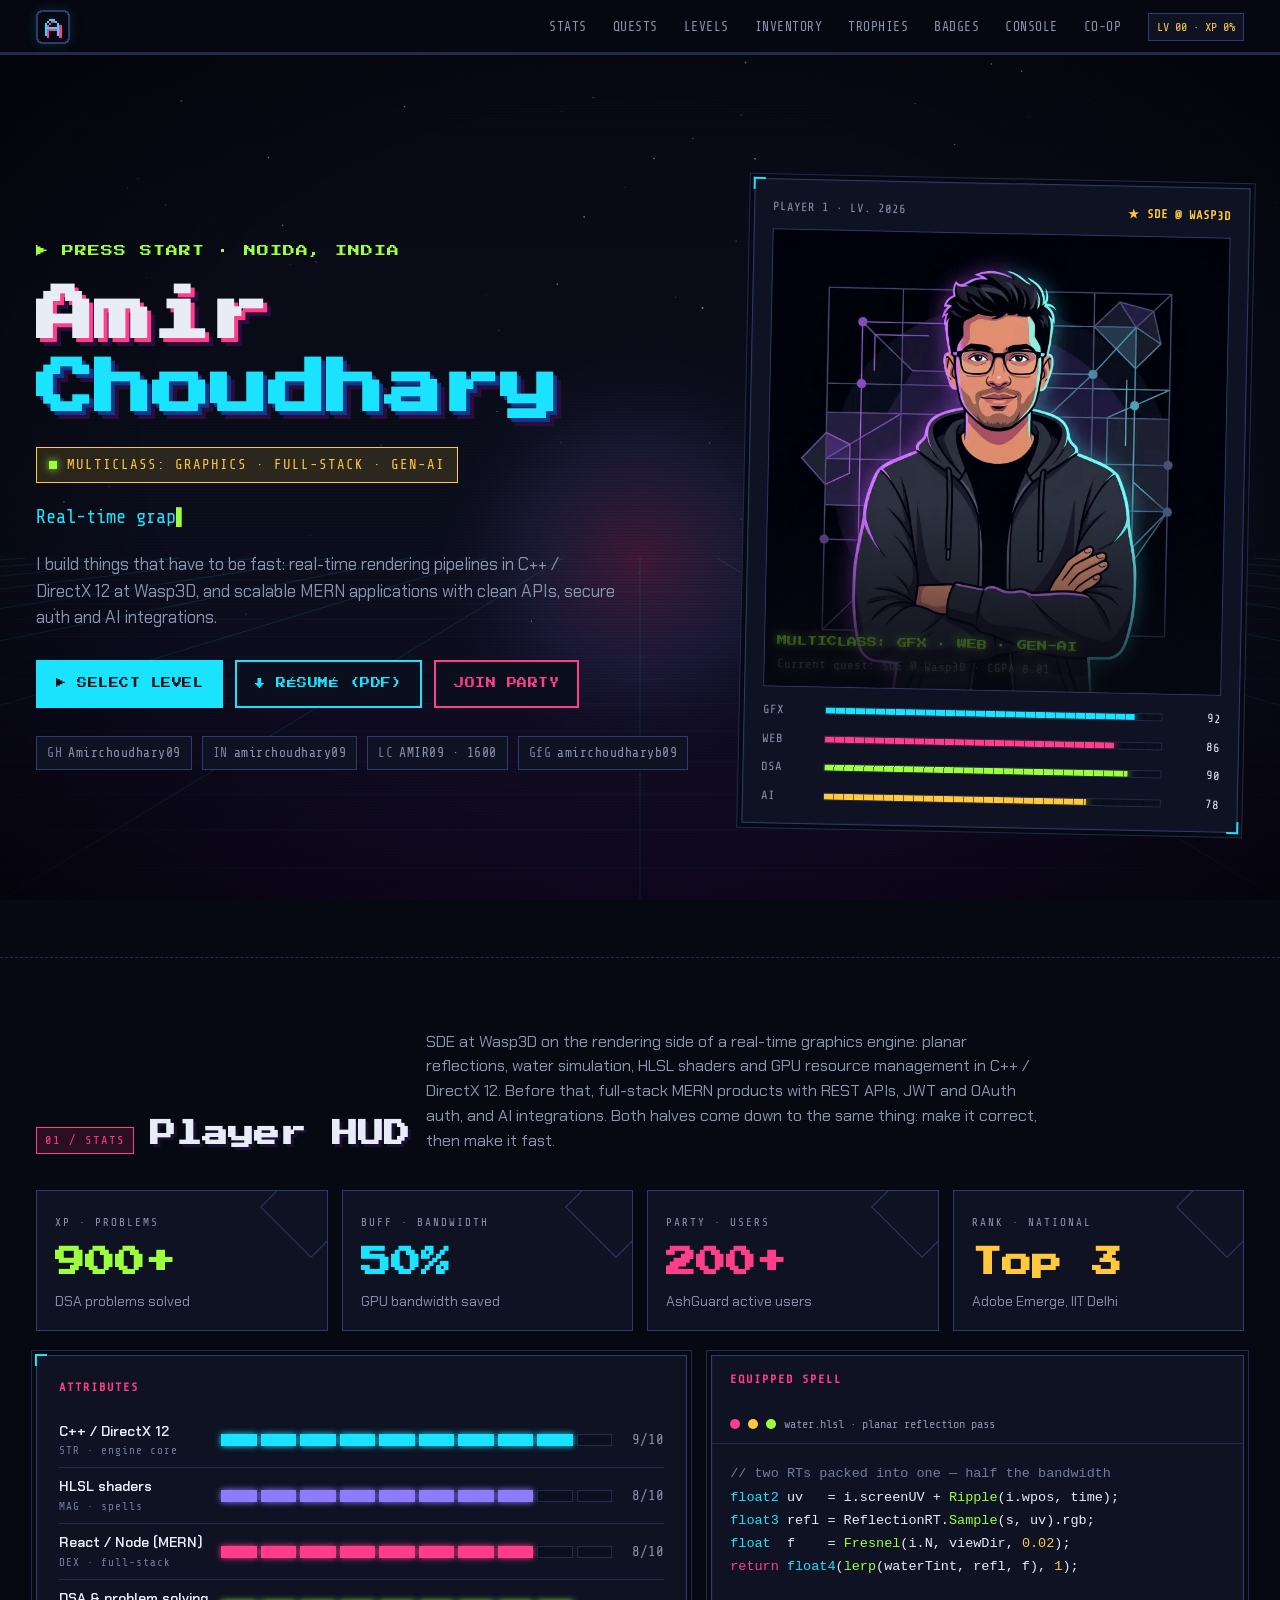
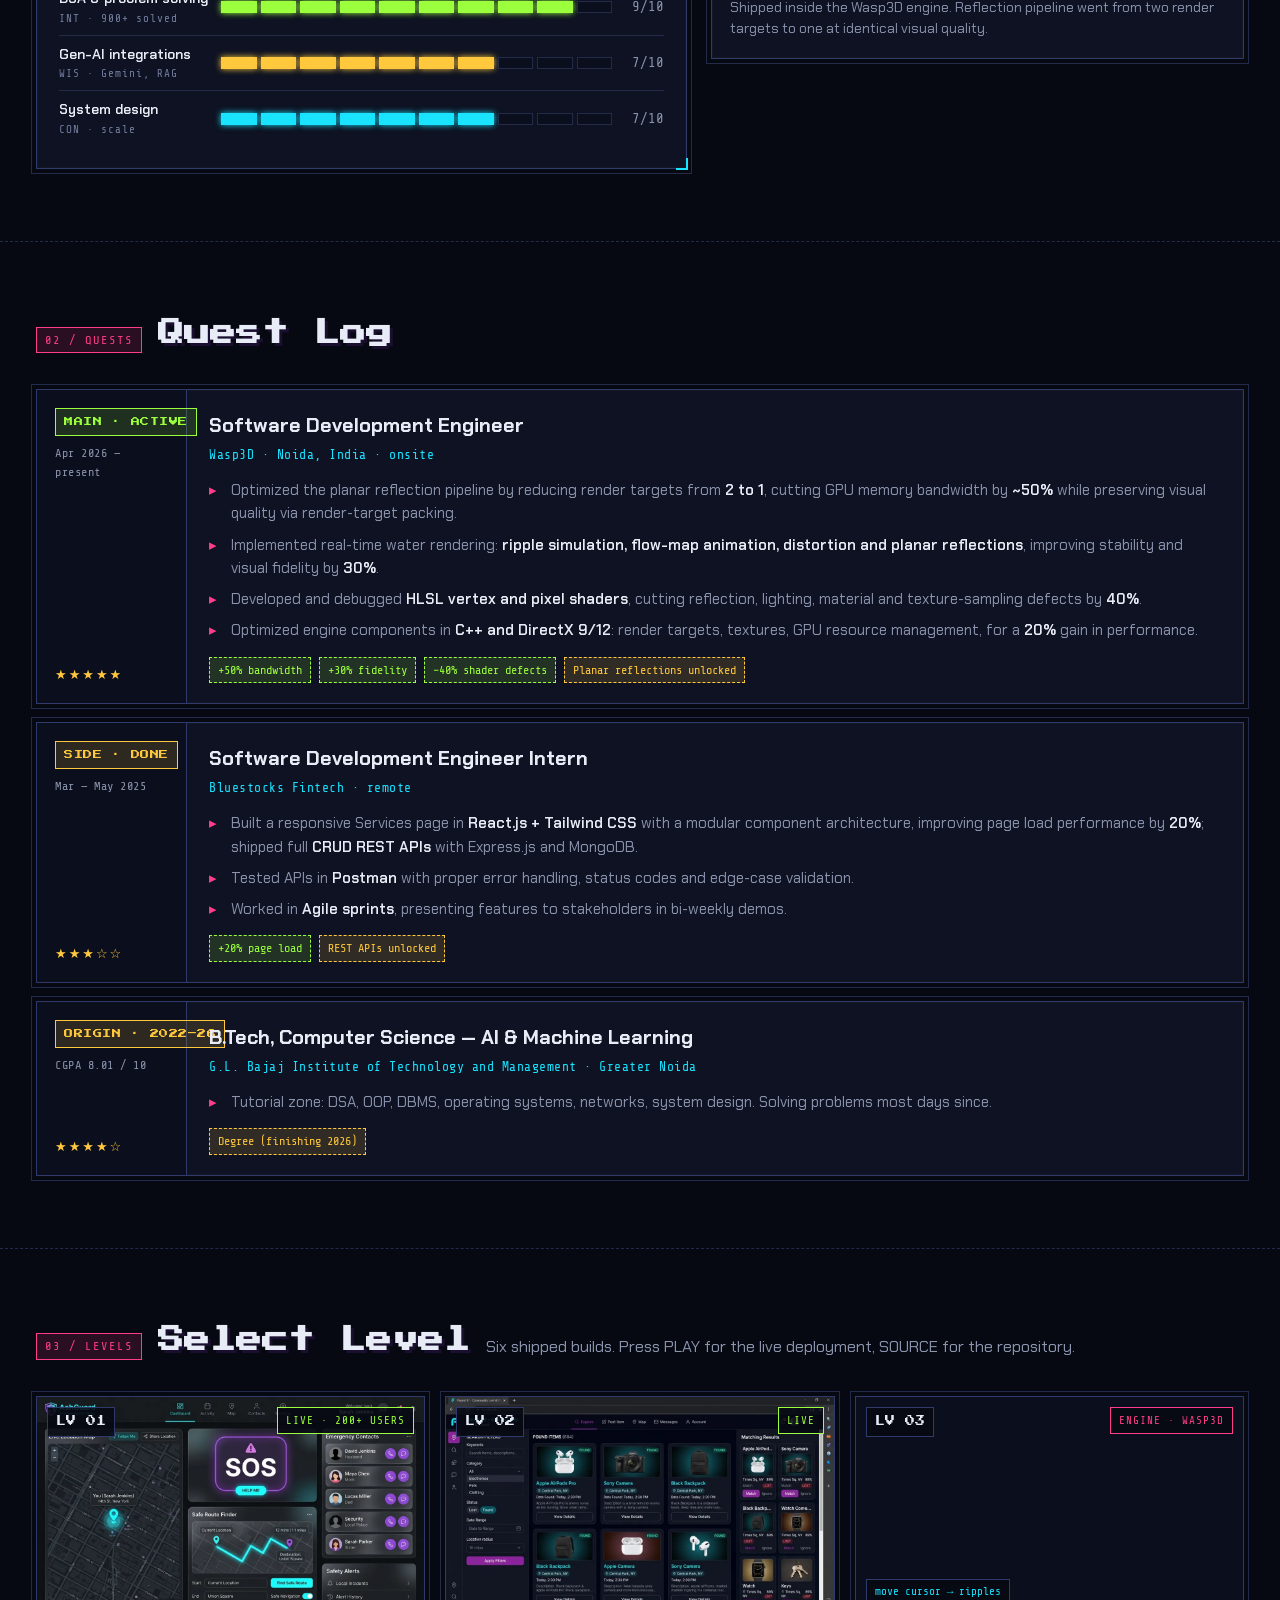
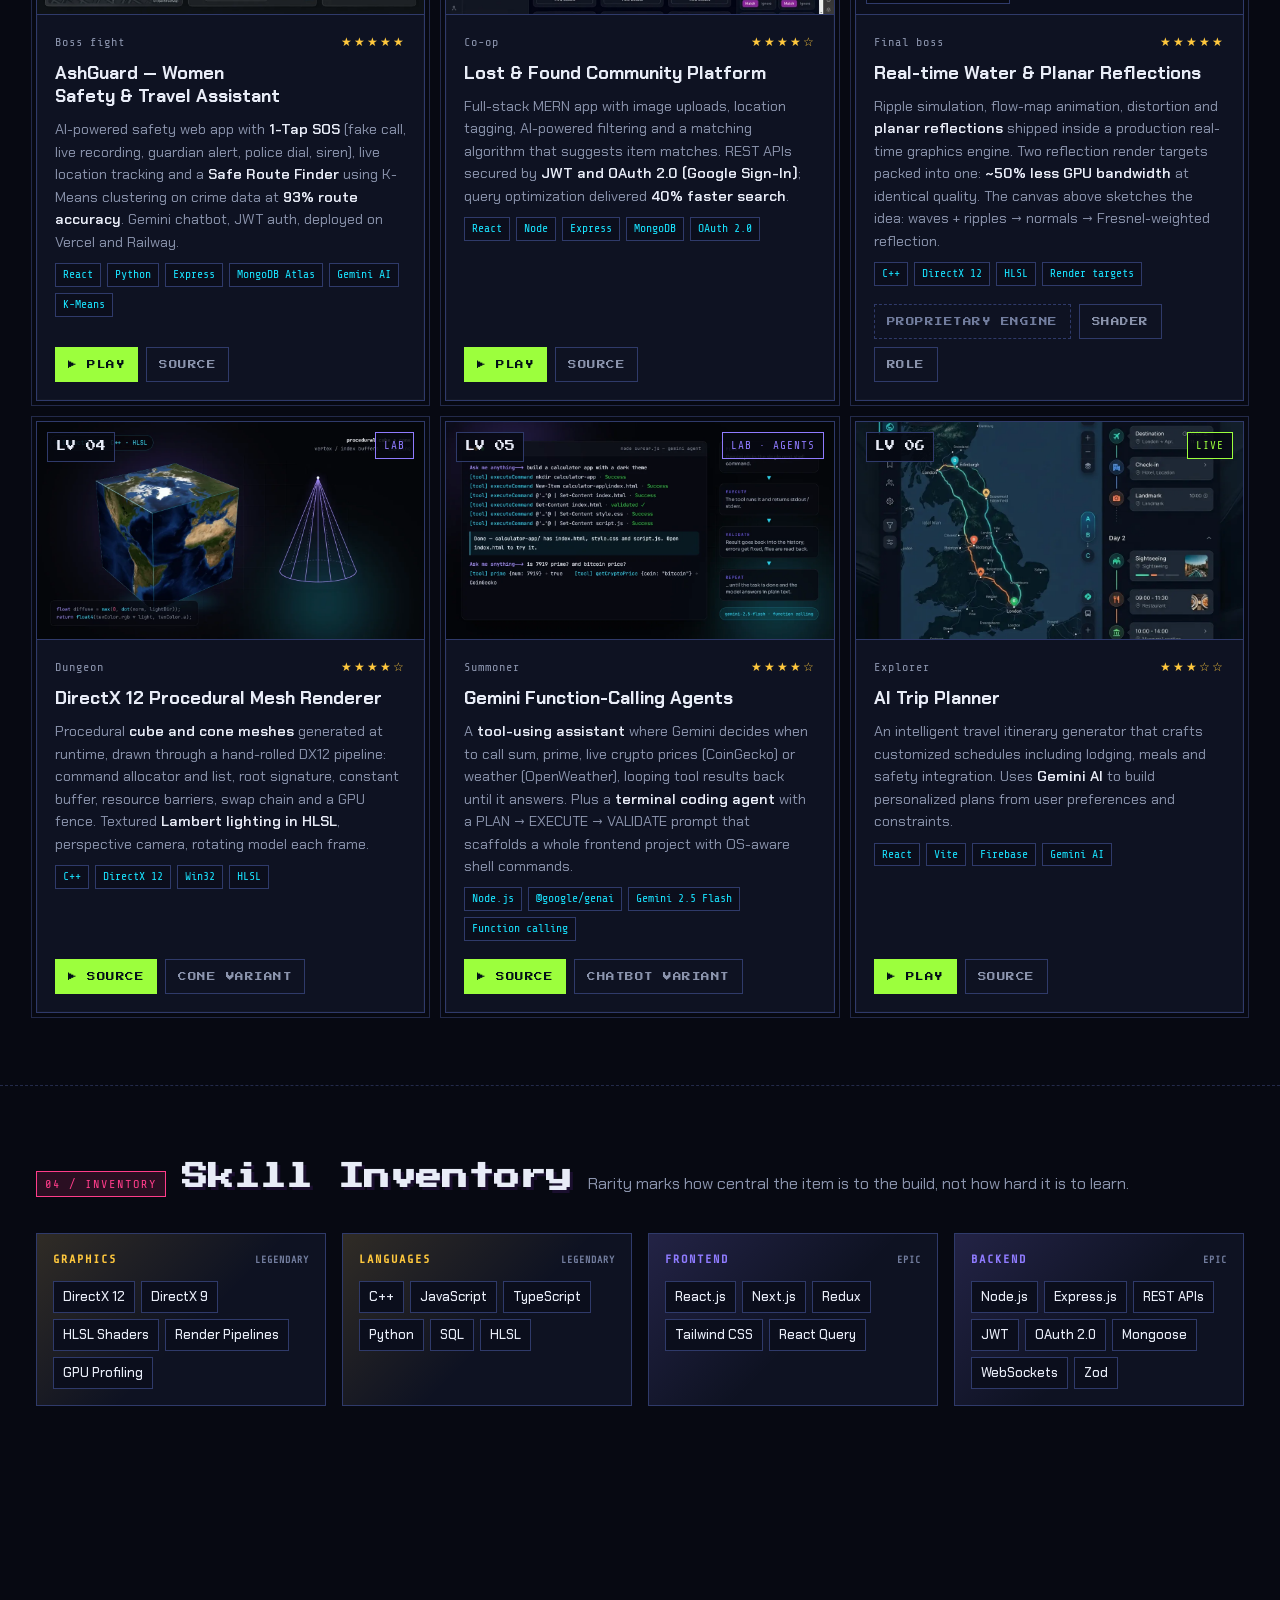
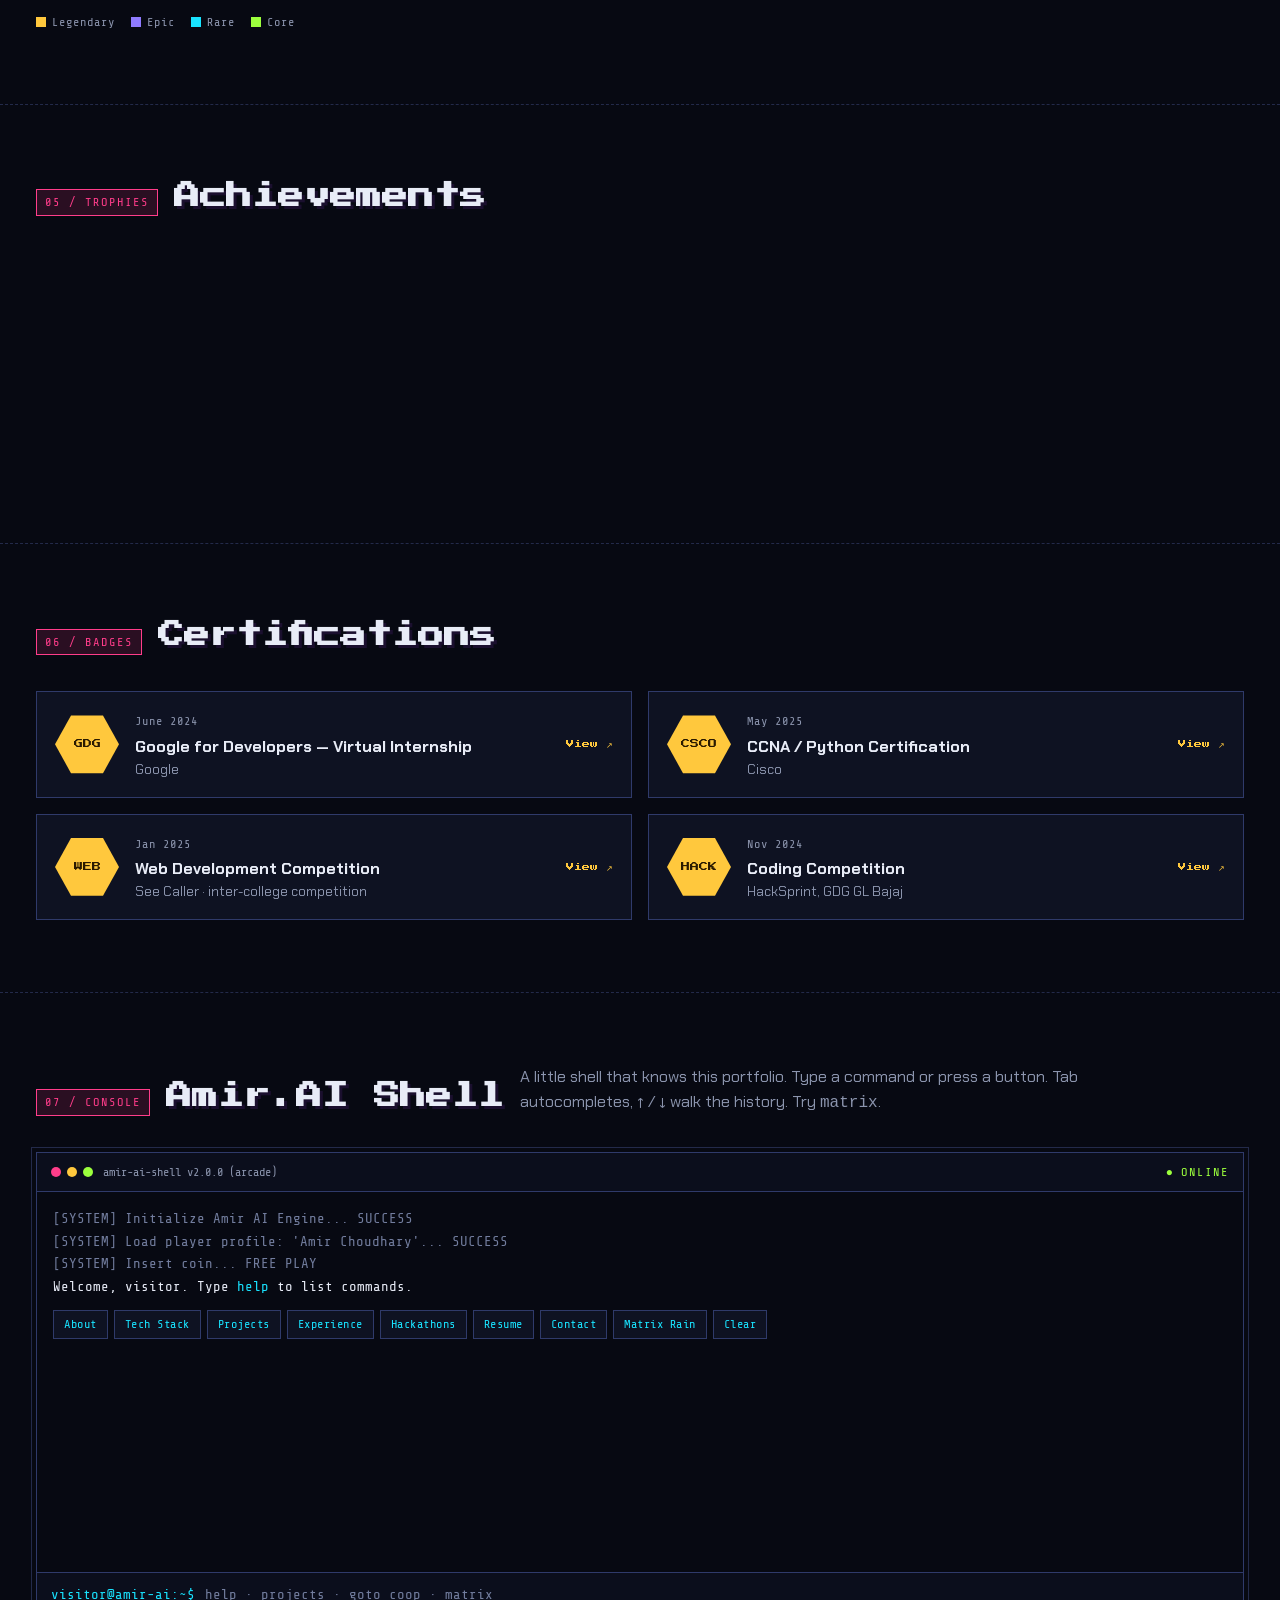
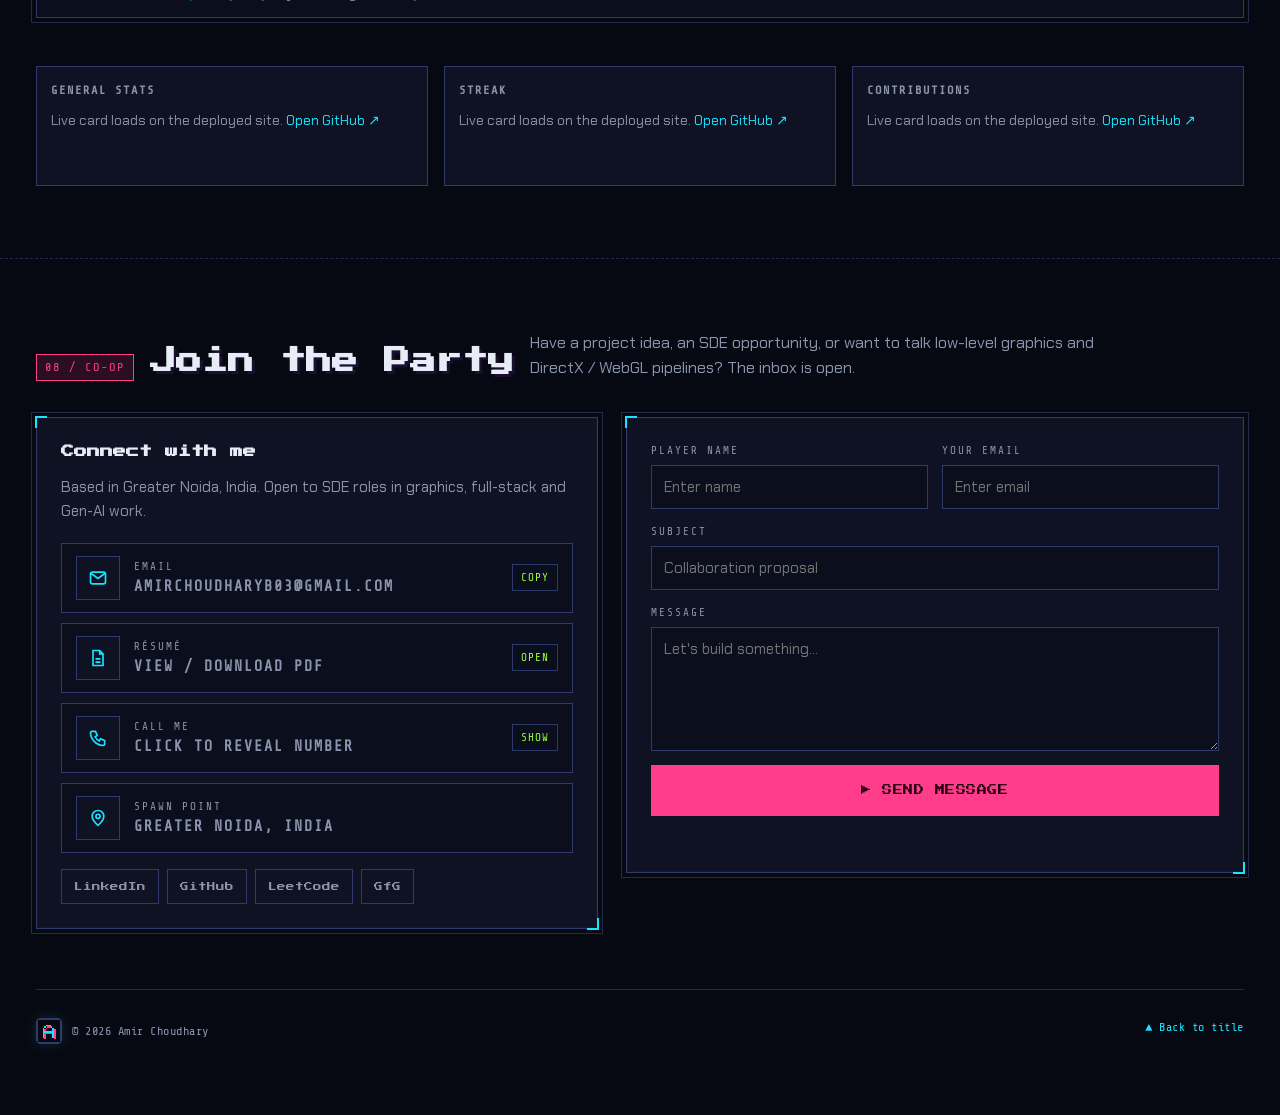
==== commit 9d8c327e: "Merge pull request #5 from Amirchoudhary09/footer-min Footer: logo, copyright and back-to-title only" ====
--- a/index.html
+++ b/index.html
@@ -336,7 +336,8 @@
 form .bad{border-color:var(--mag);box-shadow:0 0 0 3px var(--mag-dim)}
 .form__copy{display:block;margin-top:8px;font-family:var(--mono);font-size:12px;color:var(--gold);text-decoration:underline}
 .foot{margin-top:60px;padding-top:28px;border-top:1px solid var(--line);display:flex;justify-content:space-between;gap:16px;flex-wrap:wrap;font-family:var(--mono);font-size:12px;color:var(--dim);letter-spacing:.5px}
-.foot b{color:var(--cyan);font-family:var(--pixel);font-size:9px}
+.foot__brand{display:inline-flex;align-items:center;gap:10px;color:var(--mut)}
+.logo--sm{width:26px;height:26px}
 
 /* ---------- reveal + motion ---------- */
 .rv{opacity:1;transform:none;transition:opacity .7s var(--ease),transform .7s var(--ease)}
@@ -813,8 +814,7 @@
     </div>
 
     <footer class="foot">
-      <span><b>&lt;Amir.exe/&gt;</b> · © 2026 Amir Choudhary</span>
-      <span>Hand-built with vanilla JS and canvas. No frameworks. Konami code unlocks god mode.</span>
+      <span class="foot__brand"><svg class="logo logo--sm" viewBox="0 0 16 16" width="26" height="26" shape-rendering="crispEdges" aria-hidden="true"><rect width="16" height="16" rx="3" fill="#070912"/><rect x=".5" y=".5" width="15" height="15" rx="2.5" fill="none" stroke="#2f3a6a"/><path transform="translate(1 1)" fill="#ff3d8a" d="M6 4h3v1H6zM5 5h1v1H5zM9 5h1v1H9zM4 6h1v2H4zM10 6h1v2h-1zM4 8h7v1H4zM4 9h1v3H4zM10 9h1v3h-1z"/><path fill="#19e3ff" d="M6 4h3v1H6zM5 5h1v1H5zM9 5h1v1H9zM4 6h1v2H4zM10 6h1v2h-1zM4 8h7v1H4zM4 9h1v3H4zM10 9h1v3h-1z"/></svg> © 2026 Amir Choudhary</span>
       <a href="#start">▲ Back to title</a>
     </footer>
   </div>
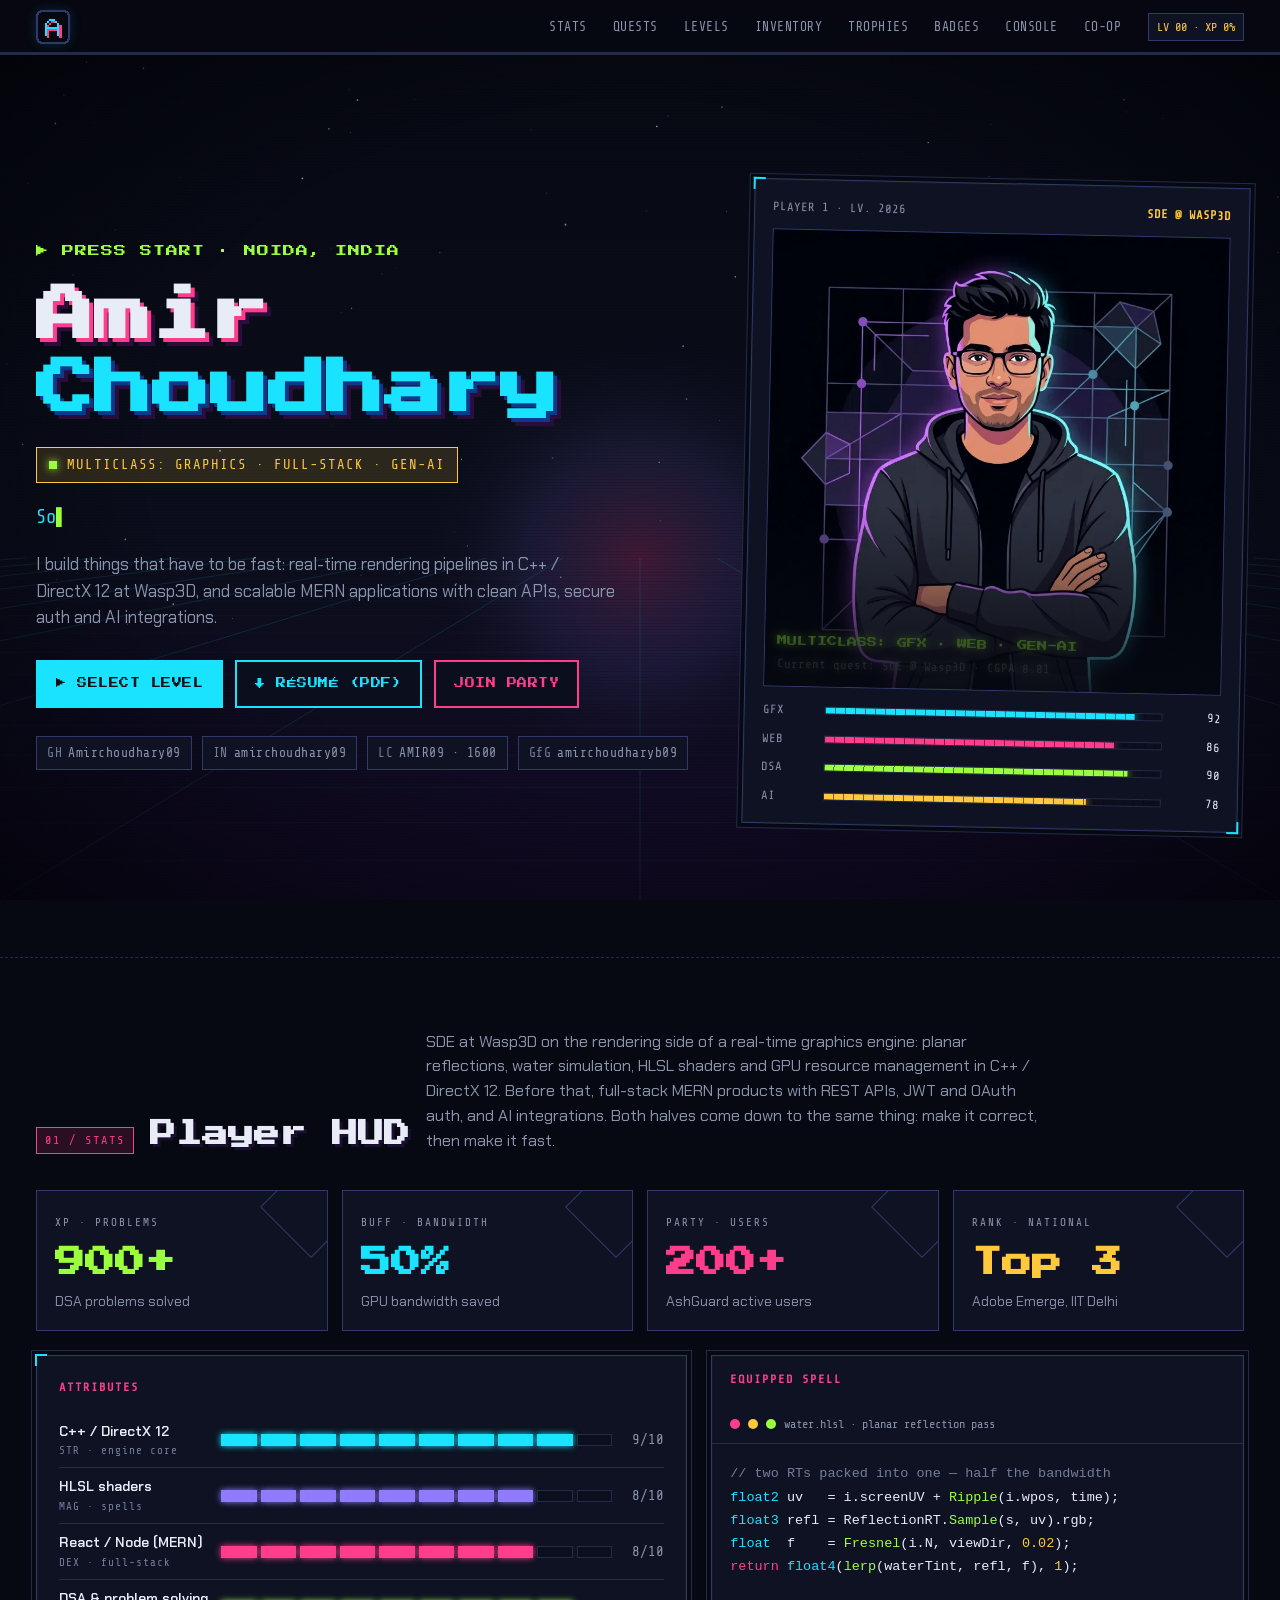
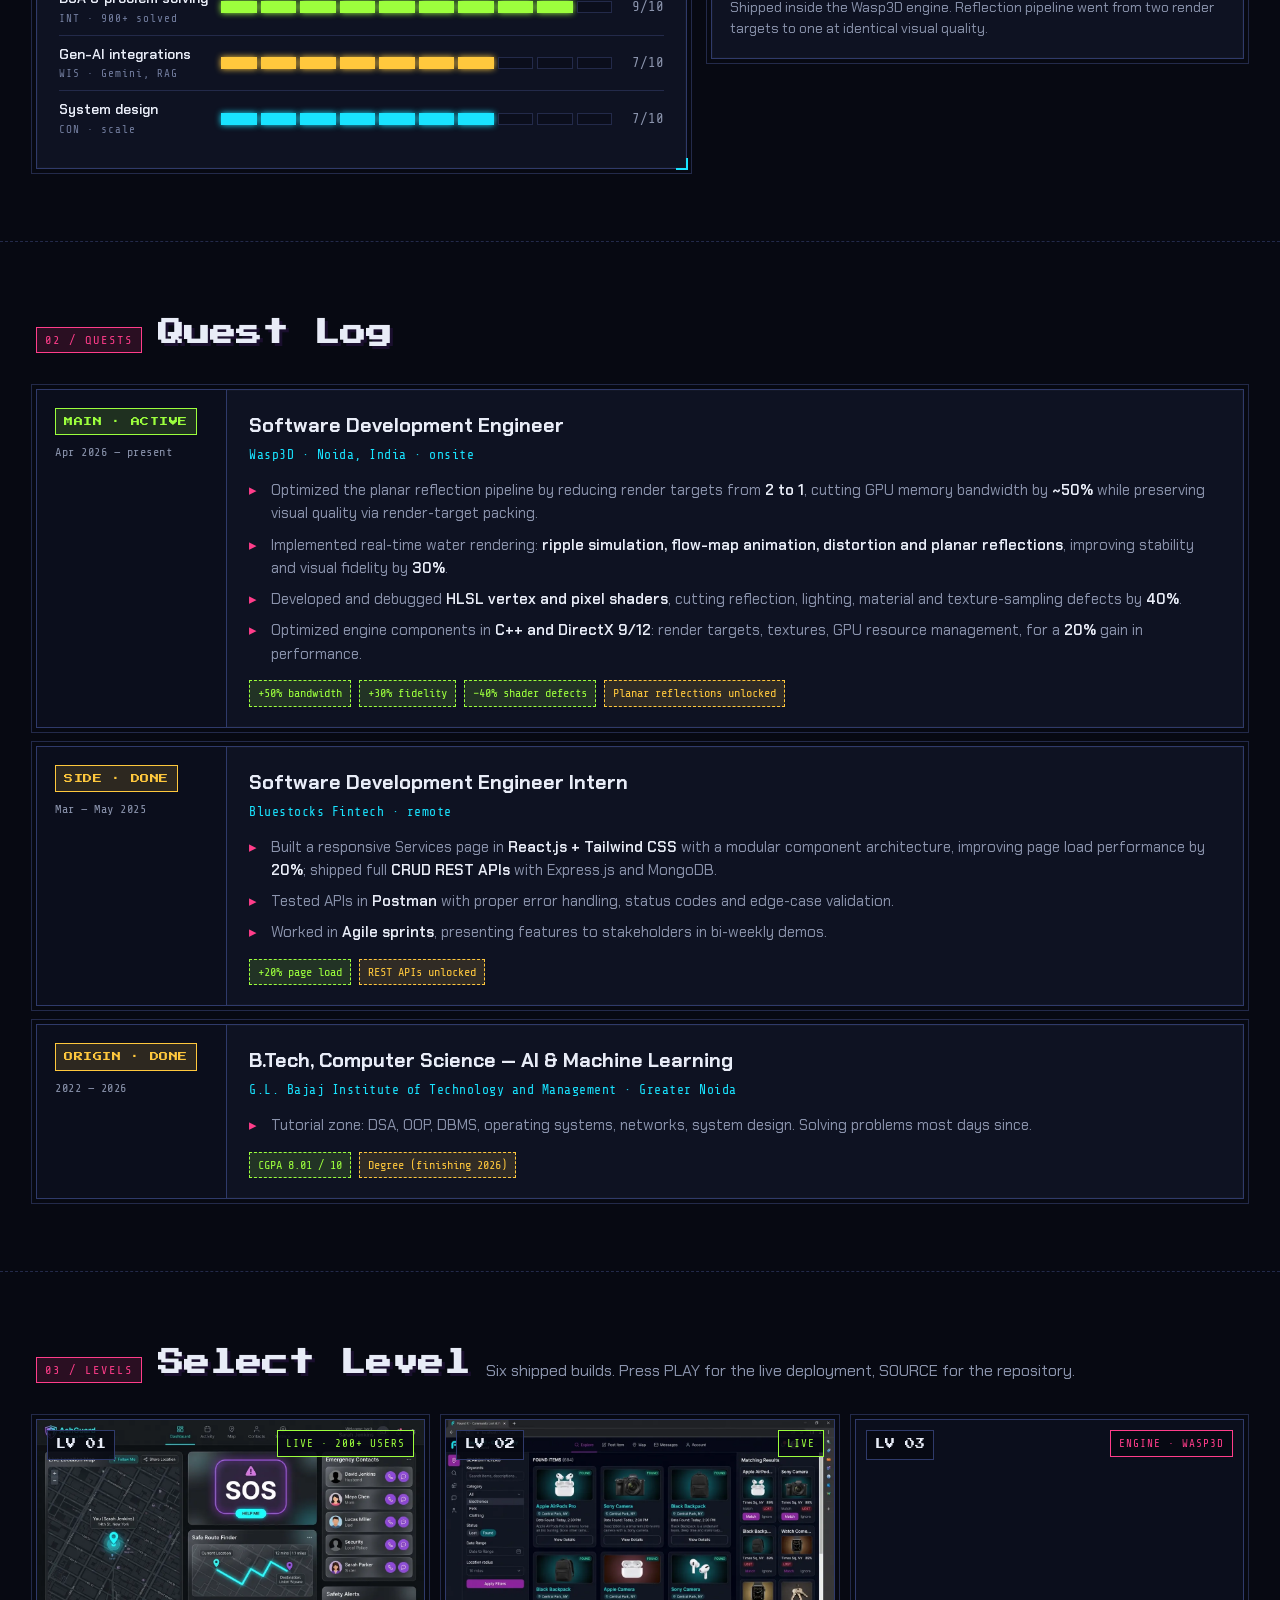
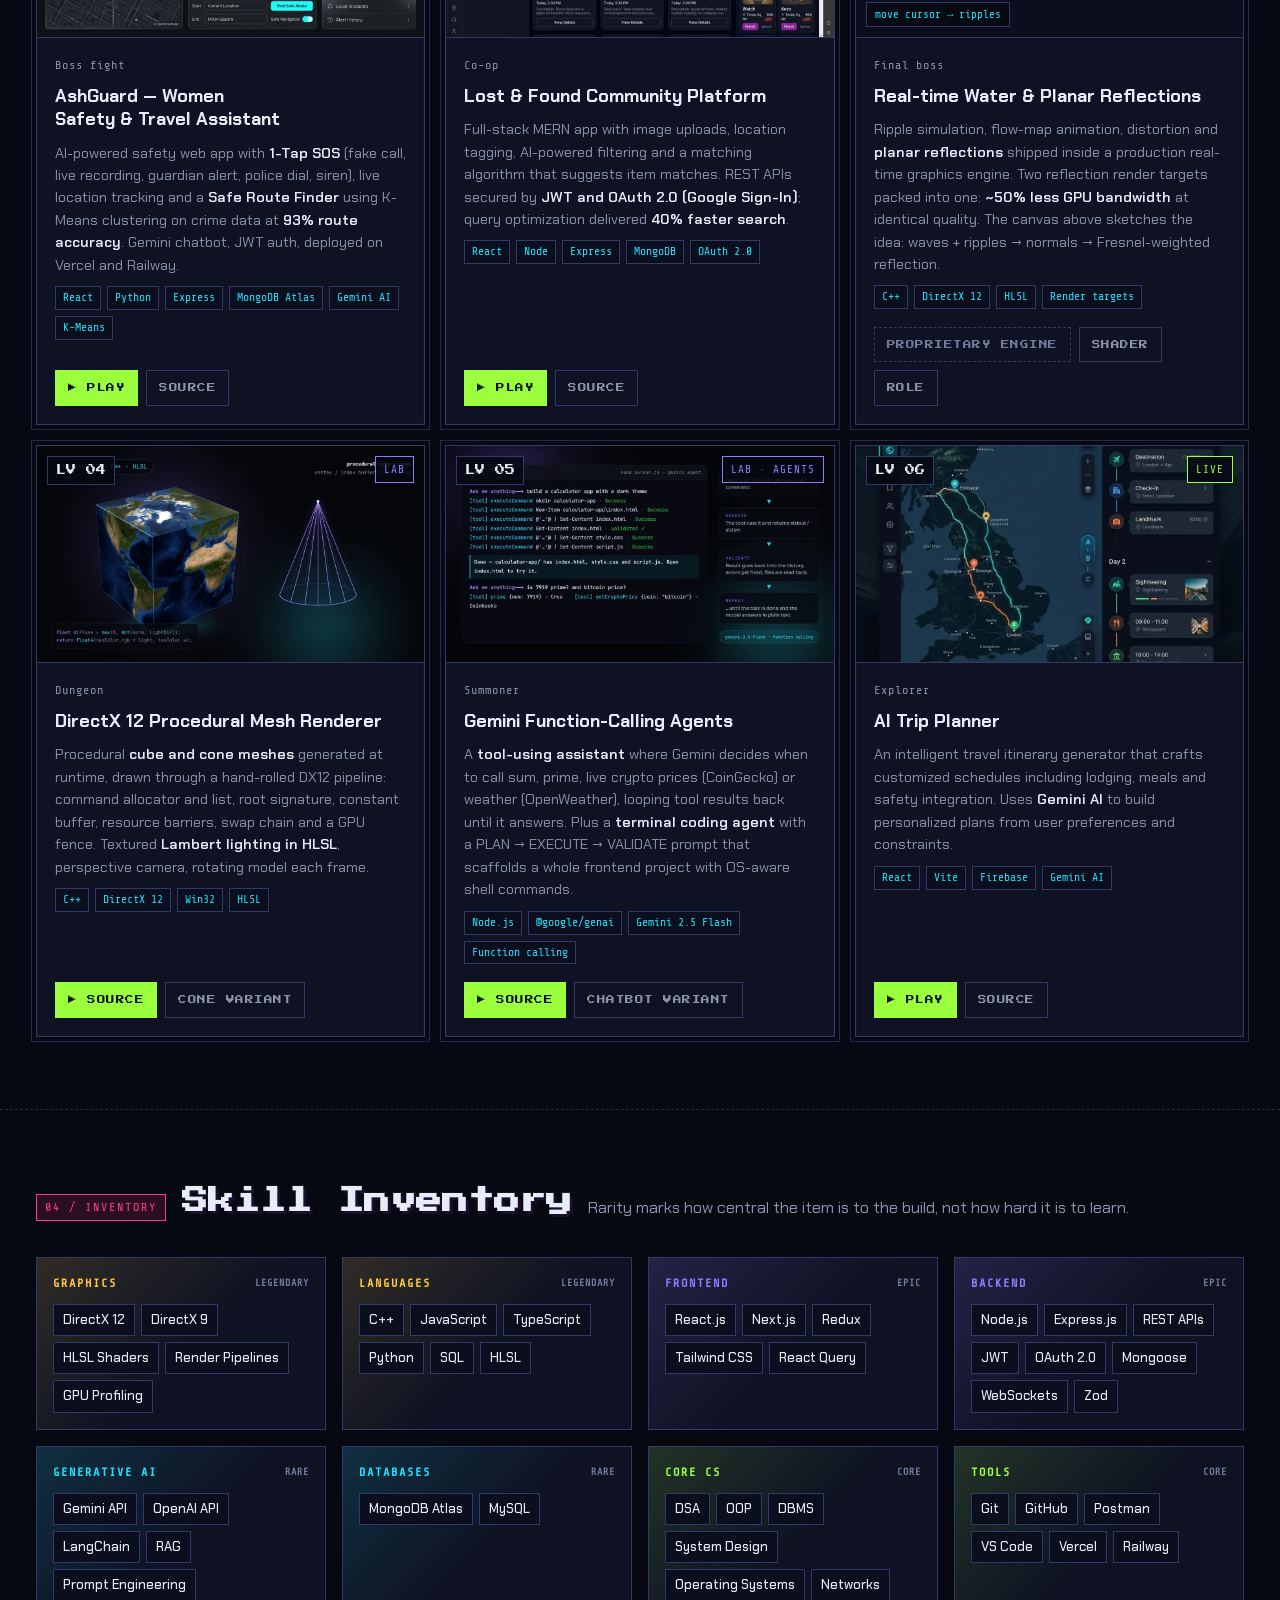
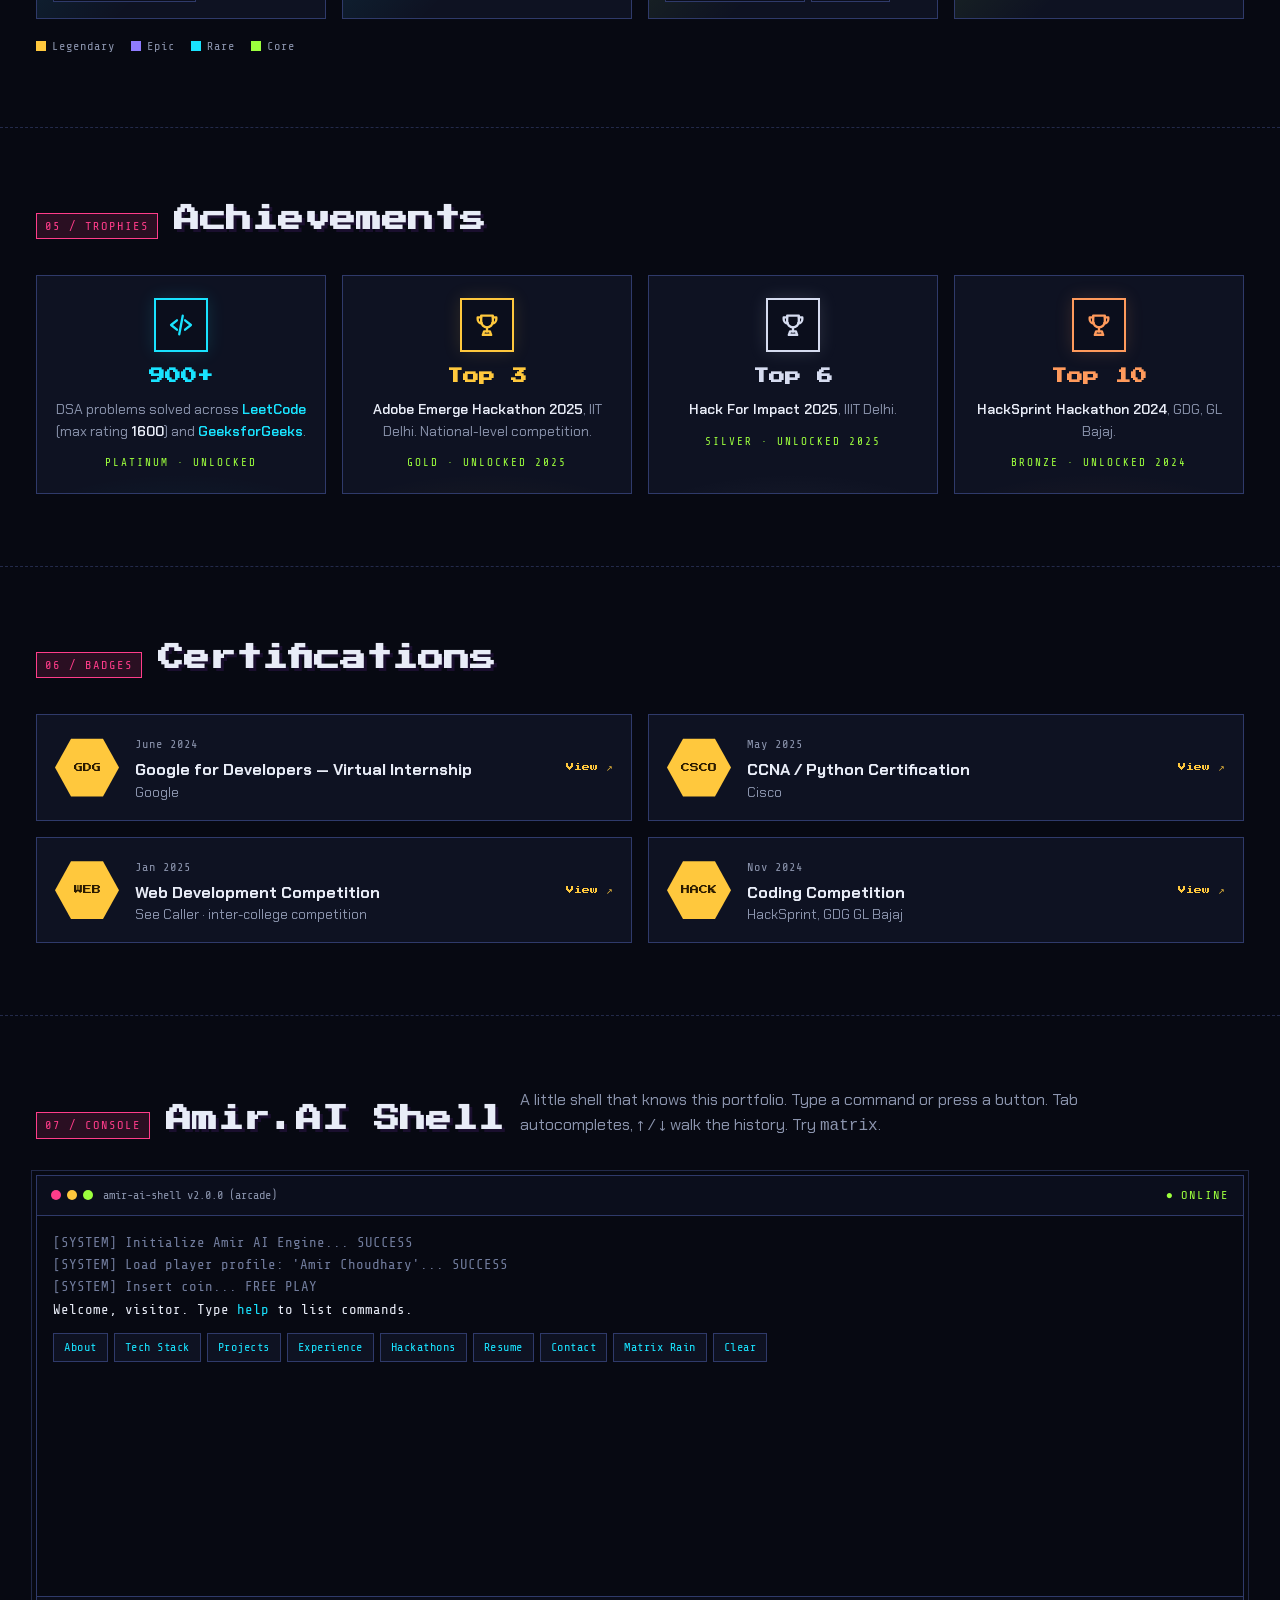
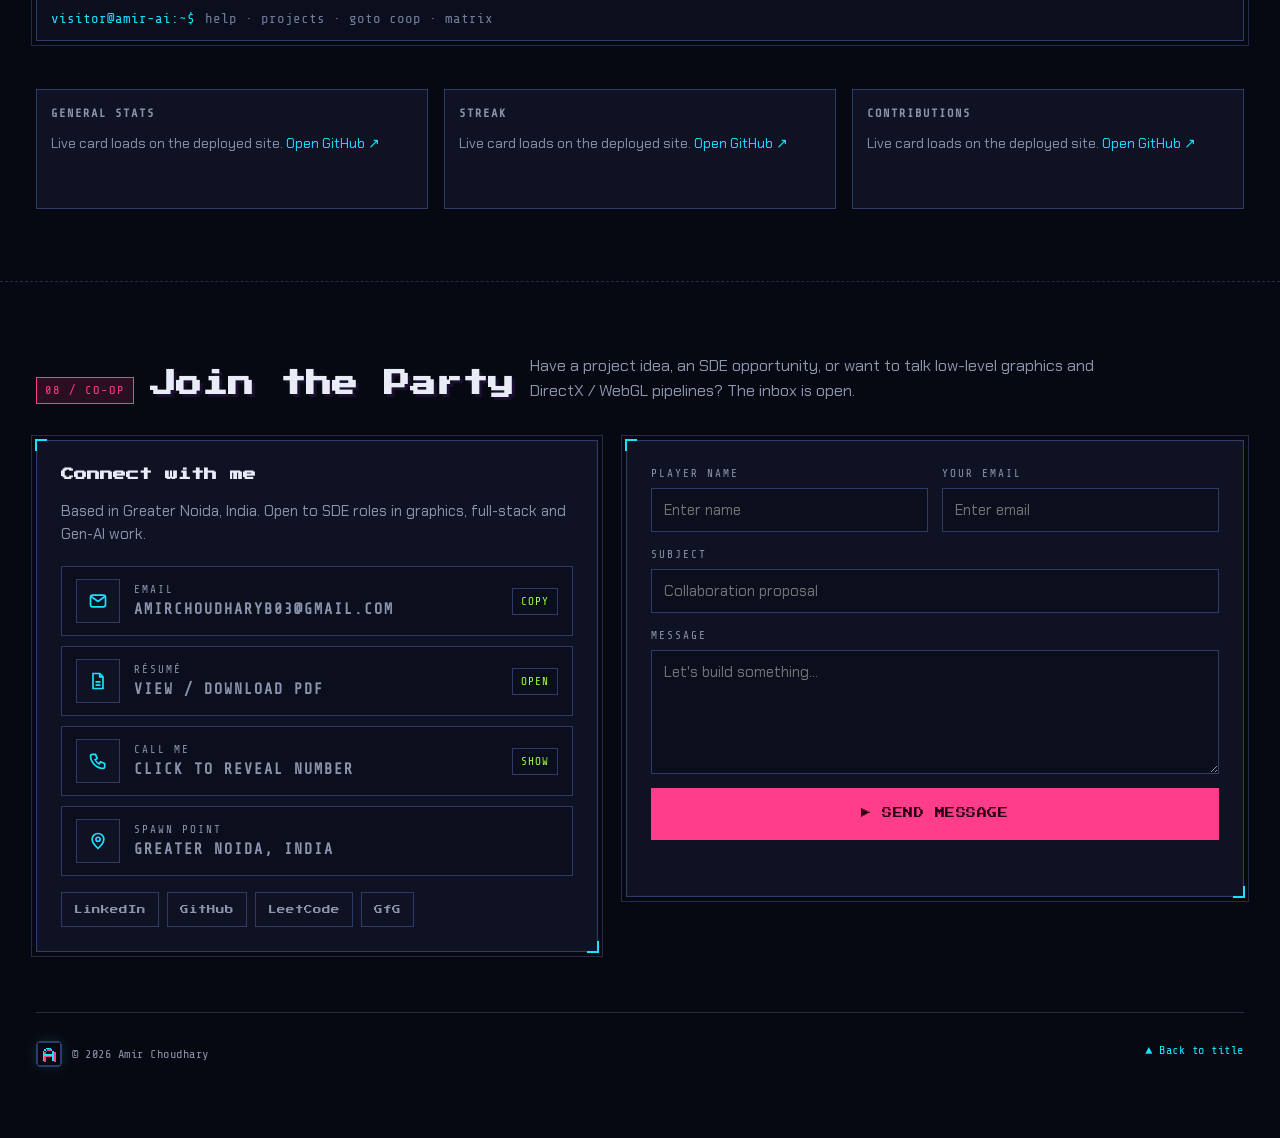
==== commit 6080dedd: "Quest log: keep status badges inside their column, drop the star ratings The quest meta column was 1" ====
--- a/index.html
+++ b/index.html
@@ -199,14 +199,13 @@
 
 /* ---------- quests ---------- */
 .quests{display:grid;gap:18px}
-.quest{display:grid;grid-template-columns:150px 1fr;gap:0;overflow:hidden}
+.quest{display:grid;grid-template-columns:190px 1fr;gap:0;overflow:hidden}
 .quest__meta{padding:18px;border-right:1px solid var(--line2);background:var(--bg2);display:flex;flex-direction:column;gap:8px}
-.quest__meta .st{font-family:var(--pixel);font-size:9px;letter-spacing:.5px;padding:6px 8px;display:inline-block;width:max-content}
+.quest__meta .st{font-family:var(--pixel);font-size:9px;letter-spacing:.5px;line-height:1.7;padding:5px 8px;align-self:flex-start;max-width:100%}
 .st.active{color:var(--lime);border:1px solid var(--lime);background:var(--lime-dim);animation:pulse 2s infinite}
 .st.done{color:var(--gold);border:1px solid var(--gold);background:var(--gold-dim)}
 @keyframes pulse{50%{box-shadow:0 0 14px var(--lime-dim)}}
 .quest__meta time{font-family:var(--mono);font-size:12px;color:var(--mut);letter-spacing:.5px}
-.quest__meta .diff{font-size:13px;color:var(--gold);letter-spacing:2px;margin-top:auto}
 .quest__body{padding:20px 22px}
 .quest__body h3{font-size:20px;font-weight:700;color:var(--tx)}
 .quest__body .org{font-family:var(--mono);font-size:13px;color:var(--cyan);margin:4px 0 14px;letter-spacing:.5px}
@@ -231,7 +230,6 @@
 .level__body{padding:18px;display:flex;flex-direction:column;gap:10px;flex:1}
 .level__body h3{font-size:18px;font-weight:700;line-height:1.3}
 .diffrow{display:flex;justify-content:space-between;align-items:center;font-family:var(--mono);font-size:12px;color:var(--mut);letter-spacing:1px}
-.diffrow b{color:var(--gold);letter-spacing:2px;font-weight:400}
 .level__body p{color:var(--mut);font-size:14.5px}
 .level__body p strong{color:var(--tx);font-weight:600}
 .load{display:flex;gap:6px;flex-wrap:wrap}
@@ -363,7 +361,6 @@
   .statrow,.coop,.badges{grid-template-columns:1fr}
   .quest{grid-template-columns:1fr}
   .quest__meta{border-right:0;border-bottom:1px solid var(--line2);flex-direction:row;align-items:center;flex-wrap:wrap}
-  .quest__meta .diff{margin-top:0;margin-left:auto}
   .lvl{display:none}
 }
 @media (max-width:600px){
@@ -427,7 +424,7 @@
     </div>
 
     <aside class="panel pcard" aria-label="Player card">
-      <div class="pcard__top"><span>Player 1 · Lv. 2026</span><b>★ SDE @ Wasp3D</b></div>
+      <div class="pcard__top"><span>Player 1 · Lv. 2026</span><b>SDE @ Wasp3D</b></div>
       <div class="avatar">
         <img src="img/profile.webp" alt="Illustrated portrait of Amir Choudhary" width="720" height="720">
         <div class="rank">MULTICLASS: GFX · WEB · GEN-AI<small>Current quest: SDE @ Wasp3D · CGPA 8.01</small></div>
@@ -493,7 +490,6 @@
         <div class="quest__meta">
           <span class="st active">MAIN · ACTIVE</span>
           <time>Apr 2026 — present</time>
-          <span class="diff" aria-label="Difficulty 5 of 5">★★★★★</span>
         </div>
         <div class="quest__body">
           <h3>Software Development Engineer</h3>
@@ -512,7 +508,6 @@
         <div class="quest__meta">
           <span class="st done">SIDE · DONE</span>
           <time>Mar — May 2025</time>
-          <span class="diff" aria-label="Difficulty 3 of 5">★★★☆☆</span>
         </div>
         <div class="quest__body">
           <h3>Software Development Engineer Intern</h3>
@@ -528,9 +523,8 @@
 
       <article class="panel quest rv">
         <div class="quest__meta">
-          <span class="st done">ORIGIN · 2022–26</span>
-          <time>CGPA 8.01 / 10</time>
-          <span class="diff" aria-label="Difficulty 4 of 5">★★★★☆</span>
+          <span class="st done">ORIGIN · DONE</span>
+          <time>2022 — 2026</time>
         </div>
         <div class="quest__body">
           <h3>B.Tech, Computer Science — AI &amp; Machine Learning</h3>
@@ -538,7 +532,7 @@
           <ul>
             <li>Tutorial zone: DSA, OOP, DBMS, operating systems, networks, system design. Solving problems most days since.</li>
           </ul>
-          <div class="loot"><span class="g">Degree (finishing 2026)</span></div>
+          <div class="loot"><span>CGPA 8.01 / 10</span><span class="g">Degree (finishing 2026)</span></div>
         </div>
       </article>
 
@@ -558,7 +552,7 @@
           <span class="num">LV 01</span><span class="badge live">Live · 200+ users</span>
         </div>
         <div class="level__body">
-          <div class="diffrow"><span>Boss fight</span><b aria-label="Difficulty 5 of 5">★★★★★</b></div>
+          <div class="diffrow"><span>Boss fight</span></div>
           <h3>AshGuard — Women Safety &amp; Travel Assistant</h3>
           <p>AI-powered safety web app with <strong>1-Tap SOS</strong> (fake call, live recording, guardian alert, police dial, siren), live location tracking and a <strong>Safe Route Finder</strong> using K-Means clustering on crime data at <strong>93% route accuracy</strong>. Gemini chatbot, JWT auth, deployed on Vercel and Railway.</p>
           <div class="load"><span>React</span><span>Python</span><span>Express</span><span>MongoDB Atlas</span><span>Gemini AI</span><span>K-Means</span></div>
@@ -572,7 +566,7 @@
           <span class="num">LV 02</span><span class="badge live">Live</span>
         </div>
         <div class="level__body">
-          <div class="diffrow"><span>Co-op</span><b aria-label="Difficulty 4 of 5">★★★★☆</b></div>
+          <div class="diffrow"><span>Co-op</span></div>
           <h3>Lost &amp; Found Community Platform</h3>
           <p>Full-stack MERN app with image uploads, location tagging, AI-powered filtering and a matching algorithm that suggests item matches. REST APIs secured by <strong>JWT and OAuth 2.0 (Google Sign-In)</strong>; query optimization delivered <strong>40% faster search</strong>.</p>
           <div class="load"><span>React</span><span>Node</span><span>Express</span><span>MongoDB</span><span>OAuth 2.0</span></div>
@@ -587,7 +581,7 @@
           <span class="hint">move cursor → ripples</span>
         </div>
         <div class="level__body">
-          <div class="diffrow"><span>Final boss</span><b aria-label="Difficulty 5 of 5">★★★★★</b></div>
+          <div class="diffrow"><span>Final boss</span></div>
           <h3>Real-time Water &amp; Planar Reflections</h3>
           <p>Ripple simulation, flow-map animation, distortion and <strong>planar reflections</strong> shipped inside a production real-time graphics engine. Two reflection render targets packed into one: <strong>~50% less GPU bandwidth</strong> at identical quality. The canvas above sketches the idea: waves + ripples → normals → Fresnel-weighted reflection.</p>
           <div class="load"><span>C++</span><span>DirectX 12</span><span>HLSL</span><span>Render targets</span></div>
@@ -601,7 +595,7 @@
           <span class="num">LV 04</span><span class="badge lab">Lab</span>
         </div>
         <div class="level__body">
-          <div class="diffrow"><span>Dungeon</span><b aria-label="Difficulty 4 of 5">★★★★☆</b></div>
+          <div class="diffrow"><span>Dungeon</span></div>
           <h3>DirectX 12 Procedural Mesh Renderer</h3>
           <p>Procedural <strong>cube and cone meshes</strong> generated at runtime, drawn through a hand-rolled DX12 pipeline: command allocator and list, root signature, constant buffer, resource barriers, swap chain and a GPU fence. Textured <strong>Lambert lighting in HLSL</strong>, perspective camera, rotating model each frame.</p>
           <div class="load"><span>C++</span><span>DirectX 12</span><span>Win32</span><span>HLSL</span></div>
@@ -615,7 +609,7 @@
           <span class="num">LV 05</span><span class="badge lab">Lab · agents</span>
         </div>
         <div class="level__body">
-          <div class="diffrow"><span>Summoner</span><b aria-label="Difficulty 4 of 5">★★★★☆</b></div>
+          <div class="diffrow"><span>Summoner</span></div>
           <h3>Gemini Function-Calling Agents</h3>
           <p>A <strong>tool-using assistant</strong> where Gemini decides when to call sum, prime, live crypto prices (CoinGecko) or weather (OpenWeather), looping tool results back until it answers. Plus a <strong>terminal coding agent</strong> with a PLAN → EXECUTE → VALIDATE prompt that scaffolds a whole frontend project with OS-aware shell commands.</p>
           <div class="load"><span>Node.js</span><span>@google/genai</span><span>Gemini 2.5 Flash</span><span>Function calling</span></div>
@@ -629,7 +623,7 @@
           <span class="num">LV 06</span><span class="badge live">Live</span>
         </div>
         <div class="level__body">
-          <div class="diffrow"><span>Explorer</span><b aria-label="Difficulty 3 of 5">★★★☆☆</b></div>
+          <div class="diffrow"><span>Explorer</span></div>
           <h3>AI Trip Planner</h3>
           <p>An intelligent travel itinerary generator that crafts customized schedules including lodging, meals and safety integration. Uses <strong>Gemini AI</strong> to build personalized plans from user preferences and constraints.</p>
           <div class="load"><span>React</span><span>Vite</span><span>Firebase</span><span>Gemini AI</span></div>
